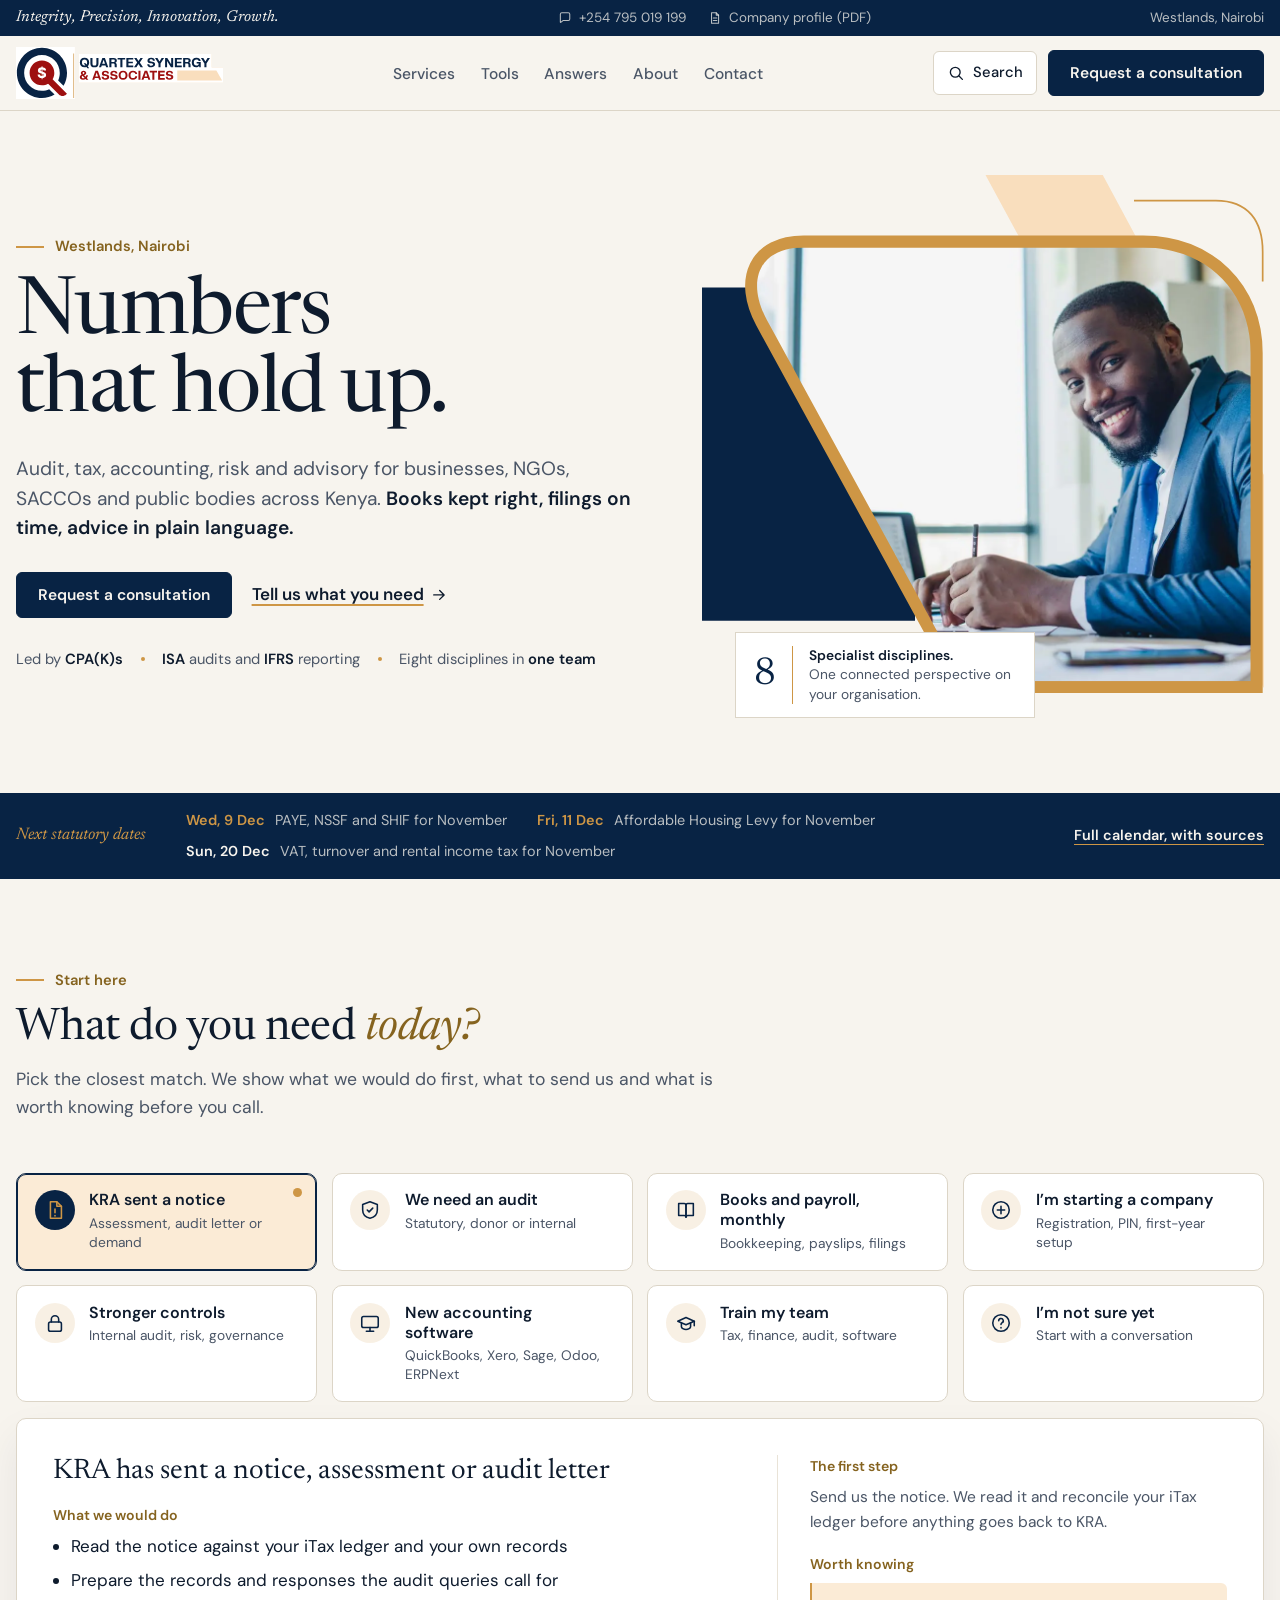
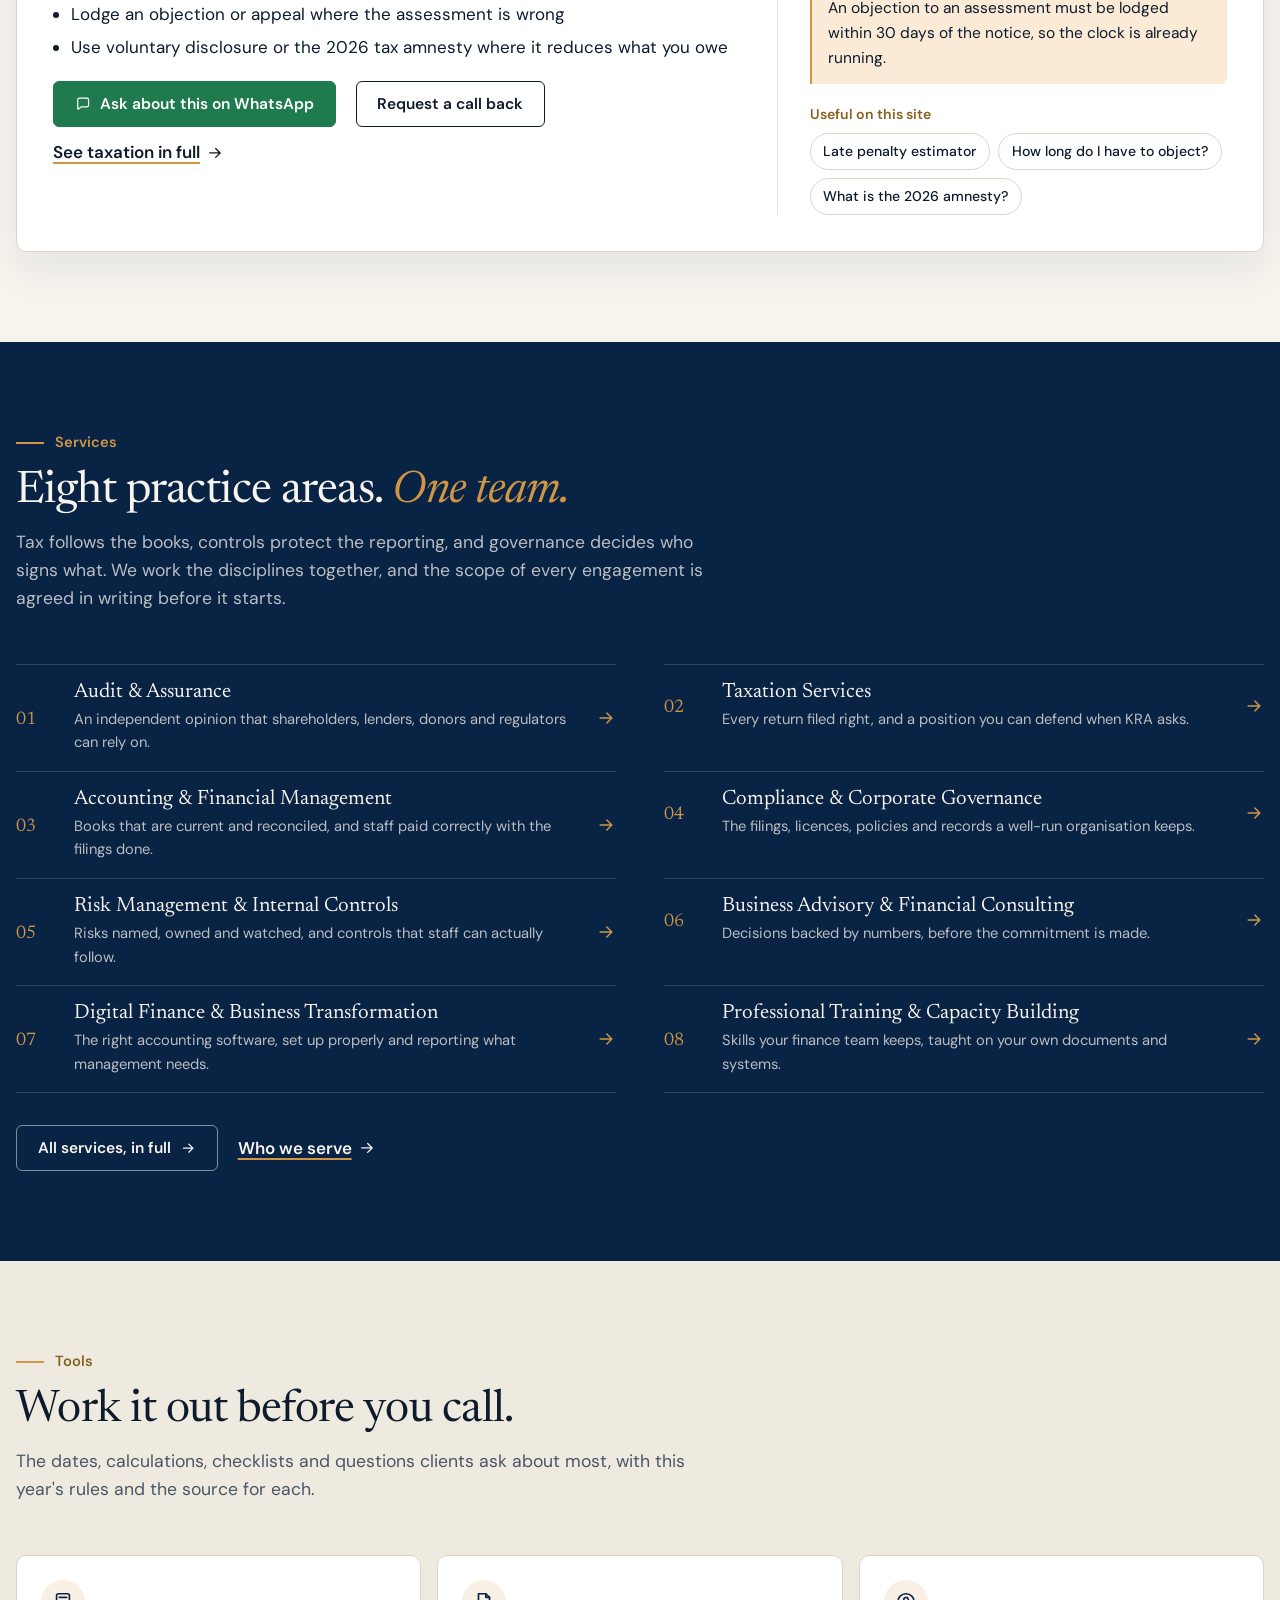
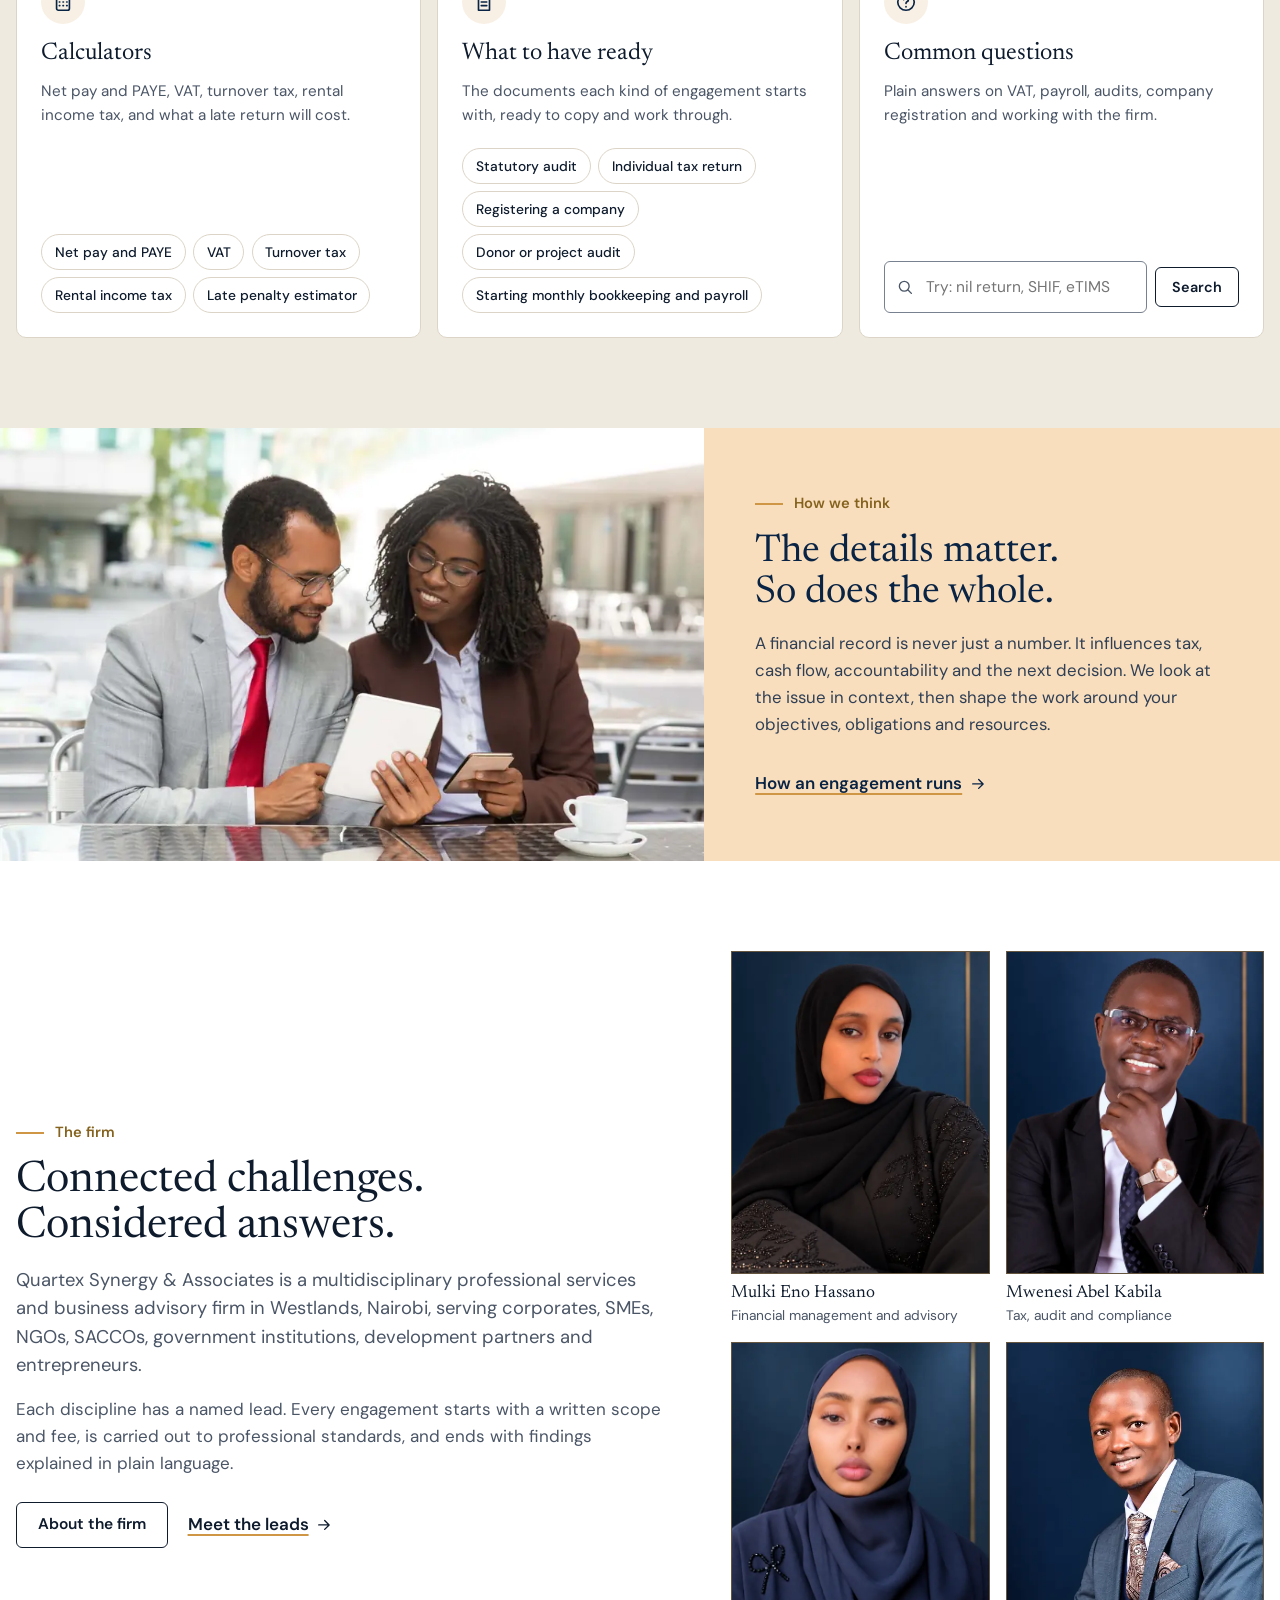
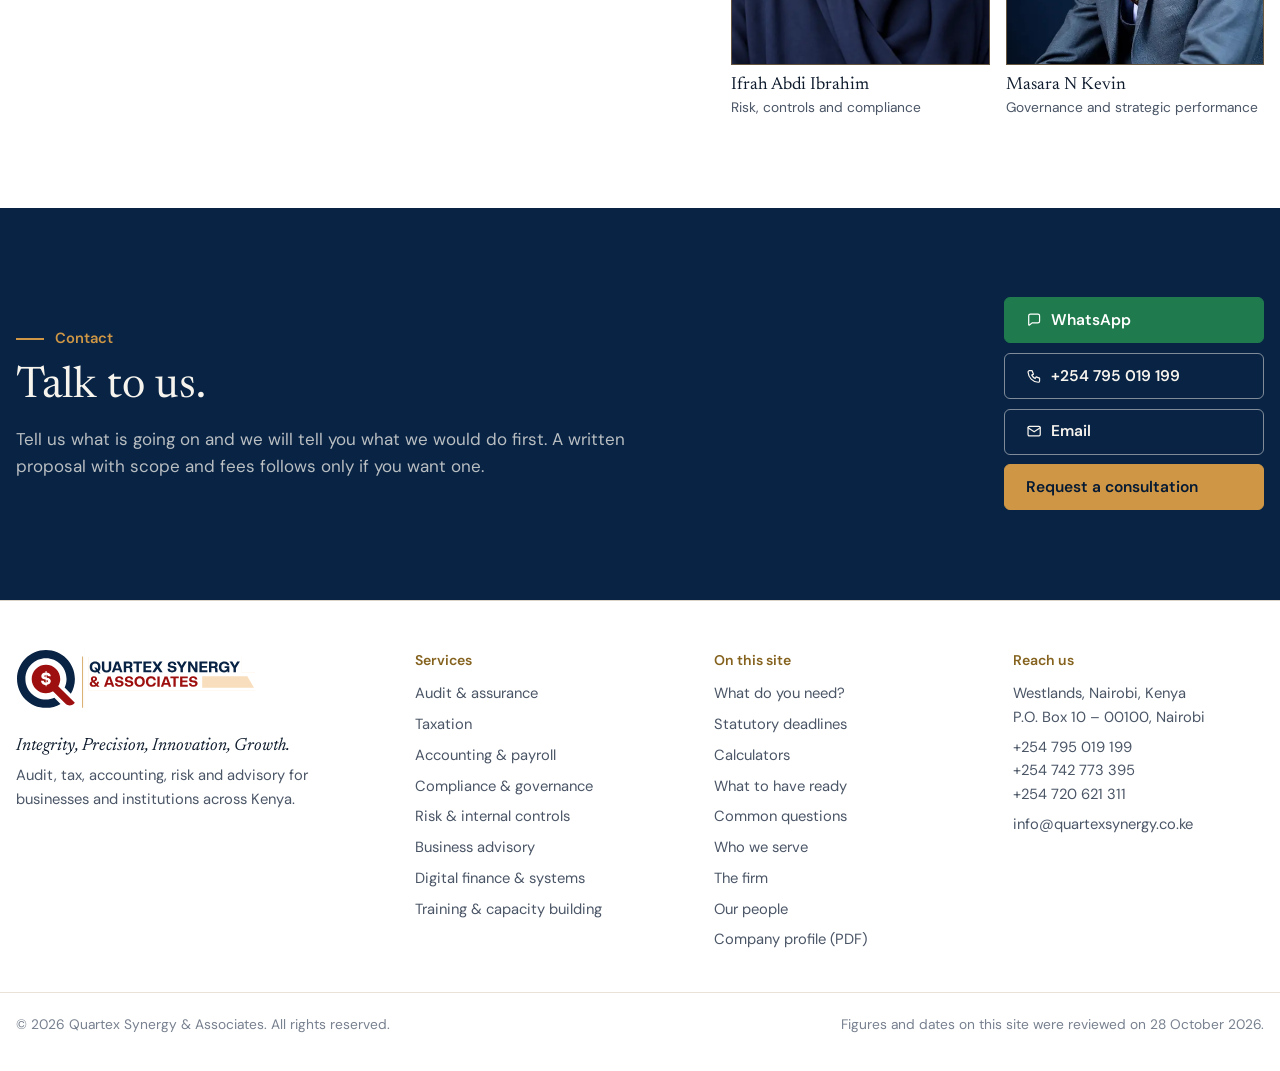
==== index.html @ 87a4c521 "Services page as a directory: sticky index, one practice area at a time, related tools, previous/nex" ====
<!doctype html>
<html lang="en-KE">
<head>
  <script>document.documentElement.className += " js";</script>
  <meta charset="utf-8">
  <meta name="viewport" content="width=device-width, initial-scale=1, viewport-fit=cover">
  <meta name="theme-color" content="#082344">
  <meta name="robots" content="noindex, nofollow">
  <title>Quartex Synergy &amp; Associates — Audit, tax, accounting and advisory, Nairobi</title>
  <meta name="description" content="Audit, tax, accounting, risk and business advisory for businesses, NGOs, SACCOs and public institutions across Kenya, from a Westlands, Nairobi firm led by CPA(K)s. Live statutory deadlines, calculators, checklists and plain answers.">
  <!-- Public origin: set siteUrl in content.js and search the package for quartexsynergy.com before going live on the final domain. -->
  <link rel="canonical" href="https://quartexsynergy.com/">
  <meta property="og:type" content="website">
  <meta property="og:site_name" content="Quartex Synergy &amp; Associates">
  <meta property="og:title" content="Quartex Synergy &amp; Associates — Audit, tax, accounting and advisory, Nairobi">
  <meta property="og:description" content="Audit, tax, accounting, risk and business advisory for businesses, NGOs, SACCOs and public institutions across Kenya, from a Westlands, Nairobi firm led by CPA(K)s. Live statutory deadlines, calculators, checklists and plain answers.">
  <meta property="og:url" content="https://quartexsynergy.com/">
  <meta property="og:image" content="https://quartexsynergy.com/assets/og-image.jpg">
  <meta property="og:image:width" content="1200">
  <meta property="og:image:height" content="630">
  <meta name="twitter:card" content="summary_large_image">
  <link rel="icon" type="image/png" sizes="32x32" href="assets/favicon-32.png">
  <link rel="icon" type="image/webp" href="assets/quartex-mark.webp">
  <link rel="apple-touch-icon" href="assets/apple-touch-icon.png">
  <link rel="preload" as="font" href="assets/fonts/dm-sans.woff2" type="font/woff2" crossorigin>
  <link rel="preload" as="image" href="assets/editorial/cover-advisory-hero.webp" fetchpriority="high">
  <link rel="preconnect" href="https://fonts.googleapis.com">
  <link rel="preconnect" href="https://fonts.gstatic.com" crossorigin>
  <link rel="stylesheet" href="https://fonts.googleapis.com/css2?family=Newsreader:ital,opsz,wght@0,6..72,400;0,6..72,500;1,6..72,400&display=swap">
  <link rel="stylesheet" href="assets/fonts/fonts.css">
  <link rel="stylesheet" href="styles.css?v=000ddb55f3">
  <script defer src="content.js?v=000ddb55f3"></script>
  <script defer src="app.js?v=000ddb55f3"></script>
  <script type="application/ld+json">
  {"@context":"https://schema.org","@type":"AccountingService","name":"Quartex Synergy & Associates","alternateName":"Quartex","url":"https://quartexsynergy.com/","logo":"https://quartexsynergy.com/assets/apple-touch-icon.png","image":"https://quartexsynergy.com/assets/og-image.jpg","description":"A multidisciplinary professional services and business advisory firm providing audit, taxation, accounting, risk management, regulatory compliance, corporate advisory and business transformation services in Kenya.","email":"info@quartexsynergy.co.ke","telephone":"+254795019199","address":{"@type":"PostalAddress","addressLocality":"Westlands","addressRegion":"Nairobi","addressCountry":"KE","postOfficeBoxNumber":"10 – 00100"},"areaServed":{"@type":"Country","name":"Kenya"},"slogan":"Integrity, Precision, Innovation, Growth."}
  </script>
</head>
<body data-page="index">
<svg class="svg-defs" xmlns="http://www.w3.org/2000/svg" aria-hidden="true"><defs>
  <symbol id="i-notice" viewBox="0 0 24 24"><path d="M7 3h7l5 5v13H7z"/><path d="M14 3v5h5"/><path d="M12 11v4"/><path d="M12 18v.5"/></symbol>
  <symbol id="i-shield" viewBox="0 0 24 24"><path d="M12 3l8 3v6c0 5-3.5 8-8 9-4.5-1-8-4-8-9V6z"/><path d="M9 12l2 2 4-4"/></symbol>
  <symbol id="i-book" viewBox="0 0 24 24"><path d="M4 5h6a2 2 0 0 1 2 2v13a2 2 0 0 0-2-2H4z"/><path d="M20 5h-6a2 2 0 0 0-2 2v13a2 2 0 0 1 2-2h6z"/></symbol>
  <symbol id="i-plus" viewBox="0 0 24 24"><circle cx="12" cy="12" r="9"/><path d="M12 8v8M8 12h8"/></symbol>
  <symbol id="i-lock" viewBox="0 0 24 24"><rect x="5" y="11" width="14" height="10" rx="2"/><path d="M8 11V8a4 4 0 0 1 8 0v3"/></symbol>
  <symbol id="i-screen" viewBox="0 0 24 24"><rect x="3" y="5" width="18" height="12" rx="2"/><path d="M8 21h8M12 17v4"/></symbol>
  <symbol id="i-cap" viewBox="0 0 24 24"><path d="M3 10l9-4 9 4-9 4z"/><path d="M7 12v4c0 1.5 2.5 3 5 3s5-1.5 5-3v-4"/><path d="M21 10v5"/></symbol>
  <symbol id="i-help" viewBox="0 0 24 24"><circle cx="12" cy="12" r="9"/><path d="M9.5 9.5a2.5 2.5 0 1 1 3.5 2.3c-.7.4-1 1-1 1.7"/><path d="M12 17v.5"/></symbol>
  <symbol id="i-chat" viewBox="0 0 24 24"><path d="M4 5.5A2.5 2.5 0 0 1 6.5 3h11A2.5 2.5 0 0 1 20 5.5v8a2.5 2.5 0 0 1-2.5 2.5H9l-4.3 3.4A.6.6 0 0 1 4 19V5.5z"/></symbol>
  <symbol id="i-phone" viewBox="0 0 24 24"><path d="M5 4h4l2 5-2.5 1.5a11 11 0 0 0 5 5L15 13l5 2v4a2 2 0 0 1-2 2A16 16 0 0 1 3 6a2 2 0 0 1 2-2z"/></symbol>
  <symbol id="i-mail" viewBox="0 0 24 24"><rect x="3" y="5" width="18" height="14" rx="2"/><path d="M3 7l9 6 9-6"/></symbol>
  <symbol id="i-search" viewBox="0 0 24 24"><circle cx="11" cy="11" r="6.5"/><path d="M16 16l4.5 4.5"/></symbol>
  <symbol id="i-pin" viewBox="0 0 24 24"><path d="M19 10c0 5-7 11-7 11S5 15 5 10a7 7 0 1 1 14 0Z"/><circle cx="12" cy="10" r="2"/></symbol>
  <symbol id="i-doc" viewBox="0 0 24 24"><path d="M6 3h8l4 4v14H6z"/><path d="M14 3v4h4"/><path d="M9 12h6M9 16h6"/></symbol>
  <symbol id="i-close" viewBox="0 0 24 24"><path d="m6 6 12 12M6 18 18 6"/></symbol>
  <symbol id="i-plus-s" viewBox="0 0 24 24"><path d="M12 5v14M5 12h14"/></symbol>
  <symbol id="i-arrow" viewBox="0 0 24 24"><path d="M5 12h14M13 6l6 6-6 6"/></symbol>
  <symbol id="i-out" viewBox="0 0 24 24"><path d="M7 17 17 7M8 7h9v9"/></symbol>
  <symbol id="i-home" viewBox="0 0 24 24"><path d="M3 11l9-7 9 7"/><path d="M5 10v10h5v-6h4v6h5V10"/></symbol>
  <symbol id="i-calc" viewBox="0 0 24 24"><rect x="5" y="3" width="14" height="18" rx="2"/><path d="M8 7h8"/><path d="M8 12h.5M12 12h.5M16 12h.5M8 16h.5M12 16h.5M16 16h.5"/></symbol>
  <symbol id="i-check" viewBox="0 0 24 24"><path d="m5 12 4 4L19 6"/></symbol>
  <symbol id="i-briefcase" viewBox="0 0 24 24"><rect x="3" y="7" width="18" height="13" rx="2"/><path d="M9 7V5a2 2 0 0 1 2-2h2a2 2 0 0 1 2 2v2"/><path d="M3 12h18"/></symbol>
</defs></svg>

<a class="skip" href="#main">Skip to content</a>

<div class="utility">
  <div class="wrap">
    <span class="tag">Integrity, Precision, Innovation, Growth.</span>
    <nav aria-label="Quick contact">
      <a href="https://wa.me/254795019199?text=Hello%20Quartex%2C%20I%27d%20like%20to%20talk%20about%20my%20accounts." target="_blank" rel="noopener"><svg class="icon"><use href="#i-chat"/></svg>+254 795 019 199</a>
      <a href="assets/Quartex-Company-Profile.pdf" target="_blank" rel="noopener"><svg class="icon"><use href="#i-doc"/></svg>Company profile (PDF)</a>
    </nav>
    <span class="loc">Westlands, Nairobi</span>
  </div>
</div>

<header class="site-head" id="top">
  <div class="wrap">
    <a class="brand" href="index.html" aria-label="Quartex Synergy &amp; Associates, home"><img src="assets/quartex-official-logo.svg" alt="Quartex Synergy &amp; Associates" width="474" height="119"></a>
    <nav class="primary" id="primary-nav" aria-label="Site">
      <ul>
        <li class="menu-home"><a href="index.html" aria-current="page">Home</a></li>
        <li><a href="services.html">Services</a></li><li><a href="tools.html">Tools</a></li><li><a href="answers.html">Answers</a></li><li><a href="about.html">About</a></li><li><a href="contact.html">Contact</a></li>
        <li class="menu-cta"><a class="btn btn-primary" href="contact.html">Request a consultation</a></li>
      </ul>
    </nav>
    <div class="head-actions">
      <button class="search-btn" id="search-btn" type="button" aria-label="Search the site"><svg class="icon"><use href="#i-search"/></svg><span>Search</span></button>
      <a class="btn btn-primary head-cta" href="contact.html">Request a consultation</a>
      <button class="menu-btn" id="menu-btn" type="button" aria-expanded="false" aria-controls="primary-nav">Menu</button>
    </div>
    <div class="progress" id="progress" aria-hidden="true"></div>
  </div>
</header>

<main id="main">

<section class="hero" id="hero" aria-labelledby="hero-title">
  <div class="wrap">
    <div class="hero-copy">
      <span class="kicker">Westlands, Nairobi</span>
      <h1 id="hero-title">Numbers that hold up.</h1>
      <p class="lede">Audit, tax, accounting, risk and advisory for businesses, NGOs, SACCOs and public bodies across Kenya. <strong>Books kept right, filings on time, advice in plain language.</strong></p>
      <div class="cta-row">
        <a class="btn btn-primary" href="contact.html">Request a consultation</a>
        <a class="textlink" href="#start">Tell us what you need <svg class="icon"><use href="#i-arrow"/></svg></a>
      </div>
      <ul class="facts">
        <li><span>Led by <b>CPA(K)s</b></span></li>
        <li><span><b>ISA</b> audits and <b>IFRS</b> reporting</span></li>
        <li><span>Eight disciplines in <b>one team</b></span></li>
      </ul>
    </div>
    <div class="hero-visual">
      <svg class="hero-art" viewBox="0 0 660 650" role="img" aria-labelledby="hero-art-title">
        <title id="hero-art-title">A business professional reviewing financial information at a desk, framed by the firm's navy, gold and peach geometry</title>
        <defs><clipPath id="hero-clip"><path d="M119 85H518C591 85 644 136 644 209V594H369C326 594 300 580 279 541L76 170C51 123 68 85 119 85Z"/></clipPath></defs>
        <path d="M292-75H430L680 390V640L292-75Z" fill="#F9DEBD"/>
        <path d="M0 132H143C215 132 250 181 250 247V523H0Z" fill="#082344"/>
        <path d="M119 85H518C591 85 644 136 644 209V594H369C326 594 300 580 279 541L76 170C51 123 68 85 119 85Z" fill="#CE9645" stroke="#CE9645" stroke-width="28"/>
        <g clip-path="url(#hero-clip)"><image href="assets/editorial/cover-advisory-hero.webp" x="0" y="72" width="800" height="540" preserveAspectRatio="xMidYMid slice" transform="translate(800 0) scale(-1 1)"/></g>
        <path d="M507 30H603C641 30 658 54 658 90V125" fill="none" stroke="#CE9645" stroke-width="2"/>
      </svg>
      <svg class="hero-art-m" viewBox="40 60 620 560" role="img" aria-label="A business professional reviewing financial information at a desk, framed by the firm's navy, gold and peach geometry">
        <defs><clipPath id="hero-clip-m"><path d="M119 85H518C591 85 644 136 644 209V594H369C326 594 300 580 279 541L76 170C51 123 68 85 119 85Z"/></clipPath></defs>
        <path d="M292-75H430L680 390V640L292-75Z" fill="#F9DEBD"/>
        <path d="M0 132H143C215 132 250 181 250 247V523H0Z" fill="#082344"/>
        <path d="M119 85H518C591 85 644 136 644 209V594H369C326 594 300 580 279 541L76 170C51 123 68 85 119 85Z" fill="#CE9645" stroke="#CE9645" stroke-width="28"/>
        <g clip-path="url(#hero-clip-m)"><image href="assets/editorial/cover-advisory-hero.webp" x="0" y="72" width="800" height="540" preserveAspectRatio="xMidYMid slice" transform="translate(800 0) scale(-1 1)"/></g>
      </svg>
      <div class="hero-note"><span class="num">8</span><p><strong>Specialist disciplines.</strong><br>One connected perspective on your organisation.</p></div>
    </div>
  </div>
</section>

<aside class="strip" aria-labelledby="strip-title">
  <div class="wrap">
    <span class="lbl" id="strip-title">Next statutory dates</span>
    <ul id="strip-list">
      <li><b>By the 9th</b><span>PAYE, NSSF and SHIF for the previous month</span></li>
      <li><b>9th working day</b><span>Affordable Housing Levy</span></li>
      <li><b>By the 20th</b><span>VAT, turnover and rental income tax</span></li>
    </ul>
    <a href="tools.html#deadlines">Full calendar, with sources</a>
  </div>
</aside>

<section class="section" id="start" aria-labelledby="start-title">
  <div class="wrap">
    <div class="sec-head">
      <span class="kicker">Start here</span>
      <h2 id="start-title">What do you need <em>today?</em></h2>
      <p>Pick the closest match. We show what we would do first, what to send us and what is worth knowing before you call.</p>
    </div>
    <ul class="tiles" id="tiles" role="list"></ul>
    <div class="panel" id="panel" aria-live="polite">
      <div>
        <h3 id="p-title"></h3>
        <h4>What we would do</h4>
        <ul class="do" id="p-do"></ul>
        <div class="cta-row">
          <a class="btn btn-wa" id="p-wa" href="contact.html" target="_blank" rel="noopener"><svg class="icon"><use href="#i-chat"/></svg>Ask about this on WhatsApp</a>
          <a class="btn btn-outline" id="p-form" href="contact.html">Request a call back</a>
          <a class="textlink" id="p-service" href="services.html">See the full service <svg class="icon"><use href="#i-arrow"/></svg></a>
        </div>
      </div>
      <div class="aside">
        <h4>The first step</h4>
        <p id="p-first"></p>
        <h4>Worth knowing</h4>
        <p id="p-know"></p>
        <h4>Useful on this site</h4>
        <ul class="related" id="p-tools"></ul>
      </div>
    </div>
  </div>
</section>

<section class="section on-navy" id="services" aria-labelledby="services-title">
  <div class="wrap">
    <div class="sec-head">
      <span class="kicker">Services</span>
      <h2 id="services-title">Eight practice areas. <em>One team.</em></h2>
      <p>Tax follows the books, controls protect the reporting, and governance decides who signs what. We work the disciplines together, and the scope of every engagement is agreed in writing before it starts.</p>
    </div>
    <ul class="svc-mini" id="svc-mini"></ul>
    <div class="cta-row" style="margin-top:2rem"><a class="btn btn-light" href="services.html">All services, in full <svg class="icon"><use href="#i-arrow"/></svg></a><a class="textlink" href="services.html#who">Who we serve <svg class="icon"><use href="#i-arrow"/></svg></a></div>
  </div>
</section>

<section class="section section-tint" id="tools" aria-labelledby="tools-title">
  <div class="wrap">
    <div class="sec-head">
      <span class="kicker">Tools</span>
      <h2 id="tools-title">Work it out before you call.</h2>
      <p>The dates, calculations, checklists and questions clients ask about most, with this year's rules and the source for each.</p>
    </div>
    <div class="tool-cards">
      <article class="tool-card">
        <span class="tc-icon"><svg class="icon"><use href="#i-calc"/></svg></span>
        <h3><a href="tools.html#calculators">Calculators</a></h3>
        <p>Net pay and PAYE, VAT, turnover tax, rental income tax, and what a late return will cost.</p>
        <ul class="chip-links" id="calc-links"></ul>
      </article>
      <article class="tool-card">
        <span class="tc-icon"><svg class="icon"><use href="#i-doc"/></svg></span>
        <h3><a href="tools.html#checklists">What to have ready</a></h3>
        <p>The documents each kind of engagement starts with, ready to copy and work through.</p>
        <ul class="chip-links" id="check-links"></ul>
      </article>
      <article class="tool-card">
        <span class="tc-icon"><svg class="icon"><use href="#i-help"/></svg></span>
        <h3><a href="answers.html">Common questions</a></h3>
        <p>Plain answers on VAT, payroll, audits, company registration and working with the firm.</p>
        <form class="mini-search" id="home-qa-search" action="answers.html"><div class="search"><svg class="icon"><use href="#i-search"/></svg><input type="search" id="home-qa-q" placeholder="Try: nil return, SHIF, eTIMS" aria-label="Search the answers"></div><button class="btn btn-outline btn-sm" type="submit">Search</button></form>
      </article>
    </div>
  </div>
</section>

<section class="band" aria-labelledby="band-title">
  <div class="photo"><img src="assets/editorial/advisory-conversation-1600.webp" srcset="assets/editorial/advisory-conversation-900.webp 900w, assets/editorial/advisory-conversation-1600.webp 1600w" sizes="(max-width: 980px) 100vw, 55vw" alt="Two professionals discussing information on a tablet" width="1600" height="1066" loading="lazy" decoding="async"></div>
  <div class="text">
    <span class="kicker">How we think</span>
    <h2 id="band-title">The details matter. So does the whole.</h2>
    <p>A financial record is never just a number. It influences tax, cash flow, accountability and the next decision. We look at the issue in context, then shape the work around your objectives, obligations and resources.</p>
    <a class="textlink" href="about.html#process">How an engagement runs <svg class="icon"><use href="#i-arrow"/></svg></a>
  </div>
</section>

<section class="section section-white" id="firm" aria-labelledby="firm-title">
  <div class="wrap">
    <div class="firm-brief">
      <div>
        <span class="kicker">The firm</span>
        <h2 id="firm-title">Connected challenges. Considered answers.</h2>
        <p class="lead">Quartex Synergy &amp; Associates is a multidisciplinary professional services and business advisory firm in Westlands, Nairobi, serving corporates, SMEs, NGOs, SACCOs, government institutions, development partners and entrepreneurs.</p>
        <p>Each discipline has a named lead. Every engagement starts with a written scope and fee, is carried out to professional standards, and ends with findings explained in plain language.</p>
        <div class="cta-row"><a class="btn btn-outline" href="about.html">About the firm</a><a class="textlink" href="about.html#people">Meet the leads <svg class="icon"><use href="#i-arrow"/></svg></a></div>
      </div>
      <ul class="team-mini" id="team-mini"></ul>
    </div>
  </div>
</section>

<section class="section on-navy contact-band" id="contact" aria-labelledby="contact-title">
  <div class="wrap">
    <div class="contact-band-grid">
      <div>
        <span class="kicker">Contact</span>
        <h2 id="contact-title">Talk to us.</h2>
        <p>Tell us what is going on and we will tell you what we would do first. A written proposal with scope and fees follows only if you want one.</p>
      </div>
      <div class="actions">
        <a class="btn btn-wa" href="https://wa.me/254795019199?text=Hello%20Quartex%2C%20I%27d%20like%20to%20talk%20about%20my%20accounts." target="_blank" rel="noopener"><svg class="icon"><use href="#i-chat"/></svg>WhatsApp</a>
        <a class="btn btn-light" href="tel:+254795019199"><svg class="icon"><use href="#i-phone"/></svg>+254 795 019 199</a>
        <a class="btn btn-light" href="mailto:info@quartexsynergy.co.ke?subject=Consultation%20request"><svg class="icon"><use href="#i-mail"/></svg>Email</a>
        <a class="btn btn-gold" href="contact.html">Request a consultation</a>
      </div>
    </div>
  </div>
</section>

</main>

<footer class="foot">
  <div class="wrap cols">
    <div>
      <a class="brand" href="index.html" aria-label="Quartex Synergy &amp; Associates, home"><img src="assets/quartex-official-logo.svg" alt="Quartex Synergy &amp; Associates" width="474" height="119" loading="lazy"></a>
      <p class="tag">Integrity, Precision, Innovation, Growth.</p>
      <p>Audit, tax, accounting, risk and advisory for businesses and institutions across Kenya.</p>
    </div>
    <div>
      <h4>Services</h4>
      <ul id="foot-services"></ul>
    </div>
    <div>
      <h4>On this site</h4>
      <ul>
        <li><a href="index.html#start">What do you need?</a></li>
        <li><a href="tools.html#deadlines">Statutory deadlines</a></li>
        <li><a href="tools.html#calculators">Calculators</a></li>
        <li><a href="tools.html#checklists">What to have ready</a></li>
        <li><a href="answers.html">Common questions</a></li>
        <li><a href="services.html#who">Who we serve</a></li>
        <li><a href="about.html">The firm</a></li>
        <li><a href="about.html#people">Our people</a></li>
        <li><a href="assets/Quartex-Company-Profile.pdf" target="_blank" rel="noopener">Company profile (PDF)</a></li>
      </ul>
    </div>
    <div>
      <h4>Reach us</h4>
      <p>Westlands, Nairobi, Kenya<br>P.O. Box 10 – 00100, Nairobi</p>
      <p>+254 795 019 199<br>+254 742 773 395<br>+254 720 621 311</p>
      <p>info@quartexsynergy.co.ke</p>
    </div>
  </div>
  <div class="wrap foot-bottom">
    <span>&copy; <span id="year">2026</span> Quartex Synergy &amp; Associates. All rights reserved.</span>
    <span>Figures and dates on this site were reviewed on <span data-reviewed></span>.</span>
  </div>
</footer>

<nav class="bottom-bar" aria-label="Quick navigation"><a href="index.html" aria-current="page"><svg class="icon"><use href="#i-home"/></svg><span>Home</span></a><a href="services.html"><svg class="icon"><use href="#i-briefcase"/></svg><span>Services</span></a><a href="tools.html"><svg class="icon"><use href="#i-calc"/></svg><span>Tools</span></a><a href="answers.html"><svg class="icon"><use href="#i-help"/></svg><span>Answers</span></a><a href="contact.html"><svg class="icon"><use href="#i-chat"/></svg><span>Contact</span></a></nav>

<button class="to-top" id="to-top" type="button" aria-label="Back to top" hidden><svg class="icon"><use href="#i-arrow"/></svg></button>

<a class="wa-float" href="https://wa.me/254795019199?text=Hello%20Quartex%2C%20I%27d%20like%20to%20talk%20about%20my%20accounts." target="_blank" rel="noopener" aria-label="Chat with Quartex on WhatsApp"><svg class="icon"><use href="#i-chat"/></svg><span>WhatsApp</span></a>

<dialog class="search-dlg" id="search-dlg" aria-label="Search the site">
  <form class="search-form" id="search-form" role="search">
    <div class="search"><svg class="icon"><use href="#i-search"/></svg><input id="site-search" type="search" placeholder="Search services, deadlines, calculators, checklists, answers" aria-label="Search the site" autocomplete="off"></div>
    <button class="close" type="button" aria-label="Close search" data-close><svg class="icon"><use href="#i-close"/></svg></button>
  </form>
  <div class="search-body">
    <div class="search-hint" id="search-hint">Try: <button type="button" data-q="VAT">VAT</button> <button type="button" data-q="NSSF">NSSF</button> <button type="button" data-q="amnesty">amnesty</button> <button type="button" data-q="objection">objection</button> <button type="button" data-q="audit checklist">audit checklist</button> <button type="button" data-q="payroll">payroll</button></div>
    <ul class="search-results" id="search-results"></ul>
  </div>
</dialog>

<dialog id="dlg" aria-labelledby="dlg-title"><button class="close" type="button" aria-label="Close" data-close><svg class="icon"><use href="#i-close"/></svg></button><div id="dlg-content"></div></dialog>
</body>
</html>
---- assets/fonts/fonts.css ----
/* DM Sans (SIL Open Font License 1.1 — see DM-Sans-OFL.txt), served locally.
   One variable file covers the weights used on the site. */
@font-face {
  font-family: 'DM Sans';
  font-style: normal;
  font-weight: 400 700;
  font-display: swap;
  src: url(dm-sans.woff2) format('woff2');
  unicode-range: U+0000-00FF, U+0131, U+0152-0153, U+02BB-02BC, U+02C6, U+02DA, U+02DC, U+0304, U+0308, U+0329, U+2000-206F, U+20AC, U+2122, U+2191, U+2193, U+2212, U+2215, U+FEFF, U+FFFD;
}
---- styles.css ----
/* Quartex Synergy & Associates — stylesheet
   Layout: a working desk rather than a brochure. The firm's own cover geometry
   (navy block, gold frame, peach band) opens the page; the visitor is then
   handed the next statutory dates and a router for their situation. Navy bands
   carry the firm's own statements (services, people, footer); warm paper
   carries the visitor's tools and answers; white appears only where they type
   or read a figure. Gold is a hairline and a frame, never a fill; red belongs
   to the wordmark and to "overdue". Content frame 1280px, left-aligned. */

:root {
  color-scheme: light;
  /* Brand colours, taken from the company profile cover */
  --navy: #082344;
  --navy-2: #0f3160;
  --navy-deep: #061a33;
  --red: #9e1010;
  --gold: #ce9645;
  --gold-ink: #85631f;
  --gold-soft: rgba(206, 150, 69, 0.14);
  --peach: #f9debd;
  --peach-soft: #fbebd6;
  /* Paper and ink */
  --paper: #f7f4ee;
  --paper-2: #efeadf;
  --white: #ffffff;
  --ink: #0e1b2d;
  --ink-2: #4a5566;
  --ink-3: #78818f;
  --rule: #dcd5c7;
  --rule-2: #e9e3d7;
  /* On navy */
  --on-navy: #f7f4ee;
  --on-navy-2: rgba(247, 244, 238, 0.74);
  --on-navy-3: rgba(247, 244, 238, 0.52);
  --rule-navy: rgba(247, 244, 238, 0.16);
  --card-navy: rgba(255, 255, 255, 0.045);
  /* Status */
  --ok: #2f7a4f;
  --soon: #a86a12;
  --late: #9e1010;
  /* Type */
  --display: 'Newsreader', Georgia, 'Times New Roman', serif;
  --body: 'DM Sans', system-ui, -apple-system, 'Segoe UI', Helvetica, Arial, sans-serif;
  /* Measure */
  --wrap: 1280px;
  --gutter-l: max(16px, env(safe-area-inset-left, 0px));
  --gutter-r: max(16px, env(safe-area-inset-right, 0px));
  --r: 6px;
  --r-lg: 10px;
  --head-h: 74px;
  --focus: 2px solid var(--navy);
}

/* ---------- Base ---------- */
*, *::before, *::after { box-sizing: border-box; }
html { scroll-behavior: smooth; -webkit-text-size-adjust: 100%; }
body {
  margin: 0;
  background: var(--paper);
  color: var(--ink);
  font-family: var(--body);
  font-size: 1.0625rem;
  line-height: 1.6;
  -webkit-font-smoothing: antialiased;
}
body::before { content: ""; position: fixed; inset: 0 0 auto; height: env(safe-area-inset-top, 0px); background: var(--navy); z-index: 60; }
h1, h2, h3, h4 { font-family: var(--display); font-weight: 400; margin: 0; text-wrap: balance; font-optical-sizing: auto; color: inherit; }
p { margin: 0 0 1rem; }
p:last-child { margin-bottom: 0; }
a { color: inherit; }
ul, ol { margin: 0; padding: 0; }
button { font: inherit; color: inherit; }
img, svg { max-width: 100%; }
img { height: auto; }
[hidden] { display: none !important; }
[id] { scroll-margin-top: calc(var(--head-h) + env(safe-area-inset-top, 0px) + 1.5rem); }
:focus-visible { outline: var(--focus); outline-offset: 3px; }
.on-navy :focus-visible, .on-navy:focus-visible { outline-color: var(--gold); }
.skip { position: absolute; left: -999px; top: 0; background: var(--navy); color: var(--on-navy); padding: .6rem 1rem; z-index: 100; }
.skip:focus { left: 0; }
.visually-hidden { position: absolute !important; width: 1px; height: 1px; overflow: hidden; clip: rect(0 0 0 0); white-space: nowrap; }
.svg-defs { position: absolute; width: 0; height: 0; overflow: hidden; }
.icon { width: 1.05em; height: 1.05em; fill: none; stroke: currentColor; stroke-width: 1.8; stroke-linecap: round; stroke-linejoin: round; flex: none; }

.wrap { max-width: var(--wrap); margin-inline: auto; padding-left: var(--gutter-l); padding-right: var(--gutter-r); }
.section { padding-block: clamp(4.5rem, 7vw, 6.75rem); }
.section-tint { background: var(--paper-2); }
.section-white { background: var(--white); }
.on-navy { background: var(--navy); color: var(--on-navy); }

.sec-head { display: grid; gap: .8rem; max-width: 50em; margin-bottom: clamp(2.25rem, 4vw, 3.25rem); }
.sec-head h2 { font-size: clamp(2.05rem, 3.5vw, 3rem); line-height: 1.06; letter-spacing: -.012em; }
.sec-head p { color: var(--ink-2); font-size: 1.1rem; max-width: 60ch; margin: 0; }
.on-navy .sec-head p { color: var(--on-navy-2); }
.kicker { display: flex; align-items: center; gap: .7rem; font-size: .92rem; font-weight: 600; color: var(--gold-ink); }
.kicker::before { content: ""; width: 28px; height: 2px; background: var(--gold); flex: none; }
.on-navy .kicker { color: var(--gold); }
.sub { display: flex; align-items: baseline; justify-content: space-between; flex-wrap: wrap; gap: .5rem 2rem; margin: 0 0 1.5rem; }
.sub h3 { font-size: clamp(1.6rem, 2.4vw, 2rem); line-height: 1.15; }
.sub p { margin: 0; color: var(--ink-2); font-size: 1rem; max-width: 58ch; }
.lead { font-size: 1.15rem; line-height: 1.55; }

/* ---------- Buttons and links ---------- */
.btn { display: inline-flex; align-items: center; justify-content: center; gap: .55rem; font-weight: 600; font-size: .97rem; min-height: 46px; padding: .65rem 1.3rem; border-radius: var(--r); border: 1px solid transparent; text-decoration: none; cursor: pointer; line-height: 1.2; background: transparent; transition: background .18s, border-color .18s, color .18s; white-space: nowrap; }
.btn-primary { background: var(--navy); color: var(--on-navy); border-color: var(--navy); }
.btn-primary:hover { background: var(--navy-2); border-color: var(--navy-2); }
.btn-outline { color: var(--ink); border-color: var(--ink); }
.btn-outline:hover { background: var(--gold-soft); }
.btn-gold { background: var(--gold); color: var(--navy-deep); border-color: var(--gold); }
.btn-gold:hover { background: #d9a85e; border-color: #d9a85e; }
.btn-light { color: var(--on-navy); border-color: rgba(247, 244, 238, 0.5); }
.btn-light:hover { background: rgba(255, 255, 255, 0.08); border-color: var(--on-navy); }
.btn-sm { min-height: 40px; padding: .5rem 1rem; font-size: .9rem; }
.btn-wa { background: #1f7a4d; color: #fff; border-color: #1f7a4d; }
.btn-wa:hover { background: #196640; border-color: #196640; }
.textlink { display: inline-flex; align-items: center; gap: .4rem; font-weight: 600; color: var(--ink); text-decoration: underline; text-decoration-color: var(--gold); text-decoration-thickness: 1.5px; text-underline-offset: 4px; background: none; border: 0; padding: 0; cursor: pointer; text-align: left; }
.textlink:hover { color: var(--gold-ink); }
.on-navy .textlink { color: var(--on-navy); }
.on-navy .textlink:hover { color: var(--gold); }
.plain { background: none; border: 0; padding: 0; cursor: pointer; }

/* ---------- Header ---------- */
.utility { background: var(--navy); color: var(--on-navy-2); font-size: .84rem; }
.utility .wrap { display: flex; align-items: center; justify-content: space-between; gap: 1rem; min-height: 36px; padding-block: .3rem; }
.utility .tag { font-family: var(--display); font-style: italic; font-size: .98rem; color: var(--on-navy); }
.utility nav { display: flex; gap: 1.4rem; }
.utility a { color: var(--on-navy-2); text-decoration: none; display: inline-flex; align-items: center; gap: .4rem; }
.utility a:hover { color: var(--on-navy); }
.site-head { position: sticky; top: env(safe-area-inset-top, 0px); z-index: 50; background: var(--paper); border-bottom: 1px solid var(--rule); }
.site-head .wrap { display: flex; align-items: center; justify-content: space-between; gap: 1.25rem; min-height: var(--head-h); padding-block: .55rem; position: relative; }
.brand { display: inline-flex; align-items: center; text-decoration: none; flex: none; }
.brand img { display: block; height: 52px; width: auto; }
.primary ul { display: flex; gap: 1.6rem; list-style: none; }
.primary a { text-decoration: none; color: var(--ink-2); font-size: .97rem; font-weight: 500; white-space: nowrap; padding: .55rem 0; border-bottom: 2px solid transparent; }
.primary a:hover, .primary a[aria-current="true"] { color: var(--ink); border-bottom-color: var(--gold); }
.primary .menu-cta, .primary .menu-home { display: none; }
.head-actions { display: flex; align-items: center; gap: .7rem; }
.menu-btn { display: none; background: none; border: 1px solid var(--ink-3); color: var(--ink); border-radius: var(--r); min-height: 44px; padding: .5rem .9rem; cursor: pointer; font-size: .92rem; font-weight: 500; }
.progress { position: absolute; left: 0; bottom: -1px; height: 2px; width: 0; background: var(--gold); }

/* ---------- Hero ---------- */
.hero { background: var(--paper); overflow: hidden; }
.hero .wrap { display: grid; grid-template-columns: minmax(0, 1.05fr) minmax(0, .95fr); gap: clamp(2rem, 5vw, 5rem); align-items: center; padding-block: clamp(2.5rem, 5vw, 4.5rem) clamp(2.5rem, 5vw, 4rem); }
.hero h1 { font-size: clamp(2.9rem, 6.2vw, 5.4rem); line-height: .98; letter-spacing: -.02em; margin: 1.1rem 0 1.4rem; }
.hero .lede { font-size: clamp(1.1rem, 1.5vw, 1.28rem); line-height: 1.55; color: var(--ink-2); max-width: 34em; margin-bottom: 1.8rem; }
.cta-row { display: flex; flex-wrap: wrap; gap: .75rem 1.25rem; align-items: center; }
.facts { display: flex; flex-wrap: wrap; gap: .6rem 1.1rem; list-style: none; margin-top: 2rem; font-size: .92rem; color: var(--ink-2); }
.facts li { display: flex; align-items: center; gap: 1.1rem; line-height: 1.3; }
.facts li + li::before { content: ""; width: 4px; height: 4px; border-radius: 50%; background: var(--gold); flex: none; }
.facts b { color: var(--ink); font-weight: 600; }
.hero-visual { position: relative; }
.hero-art { display: block; width: 100%; height: auto; }
.hero-art-m { display: none; }
.hero-note { position: absolute; left: 6%; bottom: 2%; display: flex; align-items: center; gap: 1rem; padding: .8rem 1.1rem; background: var(--white); border: 1px solid var(--rule); max-width: 300px; }
.hero-note .num { font-family: var(--display); font-size: 2.4rem; line-height: 1; color: var(--navy); }
.hero-note p { margin: 0; font-size: .86rem; line-height: 1.4; color: var(--ink-2); border-left: 1px solid var(--gold); padding-left: 1rem; }
.hero-note strong { color: var(--ink); font-weight: 600; }

/* Live deadline strip */
.strip { background: var(--navy); color: var(--on-navy); }
.strip .wrap { display: grid; grid-template-columns: auto 1fr auto; gap: 1rem 2.5rem; align-items: center; padding-block: 1rem; }
.strip .lbl { font-family: var(--display); font-style: italic; font-size: 1.05rem; color: var(--gold); white-space: nowrap; }
.strip ul { display: flex; flex-wrap: wrap; gap: .5rem 1.9rem; list-style: none; font-size: .9rem; }
.strip li { display: flex; align-items: baseline; gap: .6rem; color: var(--on-navy-2); }
.strip li b { color: var(--on-navy); font-weight: 600; white-space: nowrap; font-variant-numeric: tabular-nums; }
.strip li.soon b { color: var(--gold); }
.strip a { color: var(--on-navy); font-size: .9rem; font-weight: 600; text-decoration: underline; text-decoration-color: var(--gold); text-underline-offset: 4px; white-space: nowrap; }

/* ---------- Finder ---------- */
.tiles { display: grid; grid-template-columns: repeat(4, minmax(0, 1fr)); gap: .9rem; list-style: none; }
.tiles li { display: grid; }
.tile { width: 100%; text-align: left; display: grid; grid-template-columns: auto minmax(0, 1fr); gap: .9rem; align-items: start; padding: 1.05rem 1.1rem; border-radius: var(--r-lg); background: var(--white); border: 1px solid var(--rule); color: var(--ink); cursor: pointer; transition: border-color .18s, background .18s; position: relative; }
.tile:hover { border-color: var(--ink-3); }
.tile[aria-pressed="true"] { border-color: var(--navy); box-shadow: inset 0 0 0 1px var(--navy); }
.tile[aria-pressed="true"]::after { content: ""; position: absolute; top: .9rem; right: .9rem; width: 9px; height: 9px; border-radius: 50%; background: var(--gold); }
.tile .ic { width: 40px; height: 40px; border-radius: 8px; display: grid; place-items: center; background: var(--paper-2); color: var(--navy); }
.tile .ic svg { width: 22px; height: 22px; fill: none; stroke: currentColor; stroke-width: 1.7; stroke-linecap: round; stroke-linejoin: round; }
.tile b { display: block; font-weight: 600; font-size: 1rem; line-height: 1.25; margin-bottom: .2rem; padding-right: 1.2rem; }
.tile span.sub-l { display: block; font-size: .86rem; color: var(--ink-2); line-height: 1.4; }
.panel { margin-top: 1rem; border-radius: var(--r-lg); border: 1px solid var(--rule); background: var(--white); padding: clamp(1.5rem, 3vw, 2.25rem); display: grid; grid-template-columns: minmax(0, 1.2fr) minmax(0, .8fr); gap: 1.5rem 3rem; }
.panel.swap { animation: fade .3s ease-out; }
@keyframes fade { from { opacity: .35; transform: translateY(4px); } }
.panel h3 { font-size: clamp(1.5rem, 2.2vw, 1.9rem); line-height: 1.15; margin-bottom: 1rem; }
.panel h4 { font-family: var(--body); font-size: .88rem; font-weight: 600; color: var(--gold-ink); margin: 0 0 .45rem; }
.panel ul.do { padding-left: 1.1rem; margin-bottom: 1.25rem; }
.panel ul.do li { margin: .4rem 0; }
.panel .aside p { color: var(--ink-2); font-size: .97rem; margin-bottom: 1.15rem; }
.panel .related { display: flex; flex-wrap: wrap; gap: .5rem; list-style: none; }
.panel .related a { text-decoration: none; font-size: .88rem; font-weight: 500; padding: .4rem .8rem; border: 1px solid var(--rule); border-radius: 999px; color: var(--ink); display: inline-flex; align-items: center; min-height: 36px; }
.panel .related a:hover { border-color: var(--ink-3); }

/* ---------- Services ---------- */
.svc-grid { display: grid; grid-template-columns: repeat(4, minmax(0, 1fr)); gap: 1rem; }
.svc { border: 1px solid var(--rule-navy); border-radius: var(--r-lg); padding: 1.6rem 1.5rem 1.35rem; display: flex; flex-direction: column; gap: .85rem; background: var(--card-navy); }
.svc h3 { font-size: 1.5rem; line-height: 1.12; }
.svc .promise { margin: 0; color: var(--on-navy-2); font-size: .97rem; }
.svc ul { list-style: none; display: grid; gap: .4rem; font-size: .92rem; }
.svc ul li { display: flex; gap: .55rem; align-items: flex-start; }
.svc ul li::before { content: ""; width: 5px; height: 5px; border-radius: 50%; background: var(--gold); flex: none; margin-top: .6rem; }
.svc .for { font-size: .87rem; color: var(--on-navy-3); margin: 0; }
.svc .for b { color: var(--on-navy-2); font-weight: 600; }
.svc .acts { margin-top: auto; padding-top: .9rem; border-top: 1px solid var(--rule-navy); display: flex; flex-wrap: wrap; gap: .6rem 1.25rem; align-items: center; }
.svc .acts .textlink { font-size: .92rem; }
.svc-note { display: grid; grid-template-columns: 1fr auto; gap: 1.5rem; align-items: center; margin-top: 2.5rem; padding-top: 1.5rem; border-top: 1px solid var(--rule-navy); color: var(--on-navy-2); font-size: .97rem; }
.svc-note p { margin: 0; max-width: 62ch; }
.marks { display: flex; align-items: center; gap: 1rem; }
.marks span { font-size: .8rem; color: var(--on-navy-3); }
.marks .mark { background: var(--white); padding: .45rem .7rem; border-radius: var(--r); display: grid; place-items: center; }
.marks img { width: 92px; height: 36px; object-fit: contain; display: block; }
.marks .mark.etims img { width: 70px; }

/* ---------- Perspective band ---------- */
.band { display: grid; grid-template-columns: minmax(0, 1.1fr) minmax(0, .9fr); background: var(--peach); color: var(--navy); }
.band .photo { position: relative; min-height: 360px; }
.band .photo img { position: absolute; inset: 0; width: 100%; height: 100%; object-fit: cover; }
.band .text { padding: clamp(2.5rem, 5vw, 4.5rem) clamp(1.5rem, 5vw, 4.5rem) clamp(2.5rem, 5vw, 4.5rem) clamp(1.25rem, 4vw, 3.5rem); padding-right: max(clamp(1.5rem, 5vw, 4.5rem), var(--gutter-r)); display: grid; align-content: center; gap: 1rem; }
.band h2 { font-size: clamp(1.9rem, 3vw, 2.6rem); line-height: 1.08; }
.band p { font-size: 1.05rem; max-width: 46ch; color: #2f3f55; }
.band .textlink { color: var(--navy); }

/* ---------- Who we serve ---------- */
.who-layout { display: grid; grid-template-columns: minmax(0, .9fr) minmax(0, 1.1fr); gap: 2rem 4rem; align-items: start; }
.who-visual { position: relative; }
.who-visual img { display: block; width: 100%; height: auto; aspect-ratio: 4/3; object-fit: cover; }
.who-visual .photo-note { margin-top: 1rem; display: flex; gap: 1rem; align-items: flex-start; font-size: .92rem; color: var(--ink-2); max-width: 36ch; }
.who-visual .photo-note::before { content: ""; width: 28px; height: 2px; background: var(--gold); margin-top: .7em; flex: none; }
.who-visual .photo-note strong { color: var(--ink); font-weight: 600; }
.aud { border-top: 1px solid var(--rule); }
.aud:last-of-type { border-bottom: 1px solid var(--rule); }
.aud summary { list-style: none; cursor: pointer; display: flex; justify-content: space-between; align-items: center; gap: 1rem; padding: 1.05rem 0; font-family: var(--display); font-size: 1.35rem; line-height: 1.2; }
.aud summary::-webkit-details-marker { display: none; }
.aud summary .icon { color: var(--gold-ink); width: 20px; height: 20px; transition: transform .25s; }
.aud[open] summary .icon { transform: rotate(45deg); }
.aud .body { padding: 0 0 1.4rem; display: grid; grid-template-columns: minmax(0, 1.3fr) minmax(0, .9fr); gap: 1rem 2rem; }
.aud .body p { color: var(--ink-2); margin: 0; font-size: .98rem; }
.aud .body h4 { font-family: var(--body); font-size: .84rem; font-weight: 600; color: var(--gold-ink); margin: 0 0 .35rem; }
.aud .body ul { list-style: none; display: grid; gap: .3rem; font-size: .93rem; }
.aud .body ul li { display: flex; gap: .55rem; }
.aud .body ul li::before { content: ""; width: 5px; height: 5px; border-radius: 50%; background: var(--gold); flex: none; margin-top: .6rem; }
.aud .answers { margin-top: .9rem; font-size: .9rem; color: var(--ink-2); }
.aud .answers b { color: var(--ink); font-weight: 600; }
.industries { margin-top: 3rem; padding-top: 1.75rem; border-top: 1px solid var(--rule); display: grid; grid-template-columns: auto 1fr; gap: 1rem 3rem; align-items: baseline; }
.industries h3 { font-size: 1.3rem; white-space: nowrap; }
.industries ul { list-style: none; display: flex; flex-wrap: wrap; gap: .5rem .75rem; font-size: .92rem; }
.industries li { padding: .35rem .8rem; border: 1px solid var(--rule); border-radius: 999px; color: var(--ink-2); background: var(--white); }

/* ---------- Tools ---------- */
.tool-index { display: flex; flex-wrap: wrap; gap: .6rem; margin: -1rem 0 3rem; }
.tool-index a { text-decoration: none; font-size: .92rem; font-weight: 500; min-height: 40px; padding: .45rem 1rem; border-radius: 999px; border: 1px solid var(--rule); color: var(--ink); display: inline-flex; align-items: center; background: var(--white); }
.tool-index a:hover { border-color: var(--ink-3); }
.block { padding-top: 3rem; margin-top: 3rem; border-top: 1px solid var(--rule); }
.block:first-of-type { padding-top: 0; margin-top: 0; border-top: 0; }
.now { display: grid; grid-template-columns: repeat(3, minmax(0, 1fr)); gap: 1rem; margin-bottom: 1.75rem; }
.now div { border: 1px solid var(--rule); border-radius: var(--r-lg); padding: 1.1rem 1.25rem 1.1rem 1.1rem; background: var(--white); border-left-width: 4px; }
.now div.soon { border-left-color: var(--soon); }
.now div.late { border-left-color: var(--late); }
.now div.ok { border-left-color: var(--ok); }
.now strong { display: block; font-family: var(--display); font-size: 1.3rem; font-weight: 500; line-height: 1.2; margin-bottom: .35rem; }
.now span { color: var(--ink-2); font-size: .92rem; font-variant-numeric: tabular-nums; }
.now .state { display: inline-block; font-size: .78rem; font-weight: 600; letter-spacing: .02em; padding: .15rem .55rem; border-radius: 999px; margin-bottom: .55rem; background: var(--paper-2); color: var(--ink-2); }
.now .soon .state { background: #fbead0; color: var(--soon); }
.now .late .state { background: #f8dcdc; color: var(--late); }
.now .ok .state { background: #dcefe3; color: var(--ok); }
.tablewrap { overflow-x: auto; background: var(--white); border: 1px solid var(--rule); border-radius: var(--r-lg); }
.cal { width: 100%; border-collapse: collapse; font-size: .95rem; min-width: 720px; table-layout: fixed; }
.cal th, .cal td { text-align: left; padding: .8rem 1rem; border-bottom: 1px solid var(--rule-2); vertical-align: top; }
.cal th { font-weight: 600; color: var(--ink-2); font-size: .86rem; background: var(--paper); }
.cal td.when { font-weight: 600; color: var(--gold-ink); font-variant-numeric: tabular-nums; }
.cal td.applies { color: var(--ink-2); }
.cal td a { color: var(--gold-ink); font-size: .9rem; }
.cal tr.group td { padding-top: 1.4rem; font-family: var(--display); font-size: 1.25rem; color: var(--ink); border-bottom-color: var(--rule); }
.cal tbody tr:last-child td { border-bottom: 0; }
.note { color: var(--ink-2); font-size: .92rem; margin: 1.2rem 0 0; max-width: 66ch; }
.note b { color: var(--ink); font-weight: 500; }
.reviewed { margin-top: 1.1rem; font-size: .86rem; color: var(--ink-3); line-height: 1.55; max-width: 72ch; }
.reviewed a { color: var(--gold-ink); }
.tabs { display: flex; flex-wrap: wrap; gap: .5rem; margin-bottom: 1.25rem; }
.tab { font-size: .95rem; font-weight: 500; min-height: 44px; padding: .55rem 1.1rem; border-radius: 999px; border: 1px solid var(--ink-3); background: var(--white); color: var(--ink); cursor: pointer; transition: border-color .15s, background .15s, color .15s; }
.tab:hover { border-color: var(--ink); }
.tab[aria-selected="true"] { background: var(--navy); color: var(--on-navy); border-color: var(--navy); }
.tool { border: 1px solid var(--rule); border-radius: var(--r-lg); padding: clamp(1.5rem, 3vw, 2.25rem); background: var(--white); display: grid; grid-template-columns: minmax(0, .95fr) minmax(0, 1.05fr); gap: 1.5rem 3rem; }
.tool[hidden] { display: none; }
.tool h3 { font-size: 1.65rem; line-height: 1.15; margin-bottom: .5rem; }
.tool .hint { color: var(--ink-2); font-size: .97rem; margin-bottom: 1.25rem; max-width: 60ch; }
.field { display: grid; gap: .35rem; min-width: 0; margin-bottom: 1rem; }
.field label { font-size: .92rem; color: var(--ink); font-weight: 500; }
.field label .opt { font-weight: 400; color: var(--ink-3); }
.field input, .field select, .field textarea { font: inherit; font-size: 1.05rem; padding: .7rem .9rem; background: var(--white); color: var(--ink); border: 1px solid var(--ink-3); border-radius: var(--r); width: 100%; min-width: 0; min-height: 48px; }
.field input:focus, .field select:focus, .field textarea:focus { outline: var(--focus); outline-offset: 2px; }
.field input::placeholder, .field textarea::placeholder { color: var(--ink-3); }
.field small { color: var(--ink-2); font-size: .85rem; }
.field small.err { color: var(--late); font-weight: 500; }
.money { position: relative; }
.money input { padding-left: 3.4rem; font-variant-numeric: tabular-nums; }
.money::before { content: "KES"; position: absolute; left: .9rem; top: calc(1.4rem + .35rem + 15px); font-size: .85rem; font-weight: 600; color: var(--ink-2); pointer-events: none; }
.checks { display: grid; gap: .5rem; margin: .25rem 0 1rem; font-size: .95rem; }
.checks label { display: flex; gap: .6rem; align-items: center; min-height: 32px; }
.checks input { width: 20px; height: 20px; accent-color: var(--navy); margin: 0; }
.result { border: 1px solid var(--rule); border-radius: var(--r-lg); padding: 1.5rem 1.75rem; background: var(--paper); align-self: start; }
.result .lbl { font-size: .9rem; color: var(--ink-2); font-weight: 500; }
.result .big { font-family: var(--display); font-size: clamp(2.5rem, 4vw, 3.5rem); line-height: 1; margin: .25rem 0 .35rem; font-variant-numeric: lining-nums tabular-nums; color: var(--navy); }
.rows { list-style: none; margin-top: 1rem; border-top: 1px solid var(--rule); }
.rows li { display: flex; justify-content: space-between; gap: 1rem; padding: .6rem 0; border-bottom: 1px solid var(--rule-2); font-size: .95rem; }
.rows li span:last-child { font-weight: 600; white-space: nowrap; font-variant-numeric: tabular-nums; }
.rows li.sum { font-weight: 600; border-bottom: 0; }
.rows li.sum span:last-child { color: var(--gold-ink); }
.rows + .rows { margin-top: 1.25rem; }
.assume { margin-top: 1.25rem; font-size: .86rem; color: var(--ink-2); line-height: 1.55; display: grid; gap: .35rem; }
.assume b { color: var(--ink); font-weight: 600; }
.assume a { color: var(--gold-ink); }
.result .cta-row { margin-top: 1.25rem; }

/* Checklists */
.check-layout { display: grid; grid-template-columns: minmax(0, .9fr) minmax(0, 1.1fr); gap: 1.5rem 3rem; border: 1px solid var(--rule); border-radius: var(--r-lg); background: var(--white); padding: clamp(1.5rem, 3vw, 2.25rem); }
.check-layout h3 { font-size: 1.65rem; line-height: 1.15; margin-bottom: .5rem; }
.check-layout .hint { color: var(--ink-2); font-size: .97rem; max-width: 50ch; }
.check-layout ol { padding-left: 1.3rem; display: grid; gap: .5rem; font-size: .97rem; }
.check-layout ol li::marker { color: var(--gold-ink); font-weight: 600; }
.check-acts { display: flex; flex-wrap: wrap; gap: .75rem; margin-top: 1.25rem; align-items: center; }
.check-acts .status { font-size: .88rem; color: var(--ink-2); }

/* ---------- Answers ---------- */
.search { position: relative; margin-bottom: 1rem; max-width: 44rem; }
.search input { font: inherit; font-size: 1.05rem; min-height: 52px; padding: .8rem 1rem .8rem 3rem; background: var(--white); color: var(--ink); border: 1px solid var(--ink-3); border-radius: var(--r); width: 100%; min-width: 0; }
.search .icon { position: absolute; left: 1rem; top: 50%; transform: translateY(-50%); width: 20px; height: 20px; color: var(--ink-2); pointer-events: none; }
.search input:focus { outline: var(--focus); outline-offset: 2px; }
.chips { display: flex; flex-wrap: wrap; gap: .5rem; margin-bottom: 1.25rem; }
.chip { font-size: .9rem; font-weight: 500; min-height: 40px; padding: .45rem .95rem; border-radius: 999px; border: 1px solid var(--ink-3); background: var(--white); color: var(--ink); cursor: pointer; }
.chip[aria-pressed="true"] { background: var(--navy); color: var(--on-navy); border-color: var(--navy); }
.qa-meta { font-size: .9rem; color: var(--ink-2); margin-bottom: .5rem; }
.qa { display: grid; grid-template-columns: repeat(2, minmax(0, 1fr)); gap: 0 3rem; }
.qa details { border-top: 1px solid var(--rule); }
.qa summary { list-style: none; cursor: pointer; padding: .95rem 2.2rem .95rem 0; font-weight: 500; font-size: 1.02rem; position: relative; line-height: 1.4; }
.qa summary::-webkit-details-marker { display: none; }
.qa summary::after { content: "+"; position: absolute; right: .1rem; top: .7rem; font-family: var(--display); font-size: 1.7rem; line-height: 1; color: var(--gold-ink); }
.qa details[open] summary::after { content: "\2013"; }
.qa .tag { display: inline-block; font-size: .78rem; font-weight: 600; color: var(--gold-ink); margin-right: .5rem; vertical-align: middle; }
.qa p { color: var(--ink-2); margin: 0 0 1.2rem; font-size: .97rem; max-width: 60ch; }
.qa-empty { border-top: 1px solid var(--rule); padding: 1.5rem 0; color: var(--ink-2); grid-column: 1 / -1; }
.qa-foot { margin-top: 1.5rem; display: flex; flex-wrap: wrap; gap: 1rem; align-items: center; justify-content: space-between; }
.qa-foot p { margin: 0; color: var(--ink-2); }
.qa-foot b { color: var(--ink); font-weight: 600; }

/* ---------- The firm ---------- */
.firm-intro { display: grid; grid-template-columns: minmax(0, 1.25fr) minmax(0, 1fr); gap: 2rem 4rem; align-items: start; margin-bottom: 3rem; }
.firm-intro p { color: var(--ink-2); font-size: 1.05rem; max-width: 62ch; }
.firm-intro .side { border-left: 2px solid var(--gold); padding-left: 1.25rem; display: grid; gap: .9rem; align-content: start; }
.firm-intro .side p { font-size: .97rem; margin: 0; }
.why { display: grid; grid-template-columns: repeat(3, minmax(0, 1fr)); gap: 1.5rem 2.5rem; list-style: none; }
.why li { border-top: 1px solid var(--rule); padding-top: 1rem; }
.why h3 { font-size: 1.3rem; line-height: 1.2; margin-bottom: .4rem; }
.why p { font-size: .95rem; color: var(--ink-2); margin: 0; }
.tech { margin-top: 3rem; padding-top: 2rem; border-top: 1px solid var(--rule); display: grid; grid-template-columns: minmax(0, .8fr) minmax(0, 1.2fr); gap: 1.5rem 3rem; align-items: start; }
.tech h3 { font-size: 1.5rem; line-height: 1.15; margin-bottom: .5rem; }
.tech p { color: var(--ink-2); font-size: .97rem; max-width: 40ch; }
.tech ul { list-style: none; display: grid; grid-template-columns: repeat(2, minmax(0, 1fr)); gap: .9rem 2rem; }
.tech li b { display: block; font-weight: 600; font-size: .97rem; }
.tech li span { color: var(--ink-2); font-size: .9rem; }
.tech .software { grid-column: 1 / -1; display: flex; flex-wrap: wrap; gap: .5rem; margin-top: .75rem; padding-top: 1rem; border-top: 1px solid var(--rule-2); }
.tech .software span { font-size: .88rem; padding: .3rem .75rem; border: 1px solid var(--rule); border-radius: 999px; color: var(--ink-2); background: var(--paper); }

/* ---------- People ---------- */
.team { display: grid; grid-template-columns: repeat(4, minmax(0, 1fr)); gap: 2rem 1.5rem; list-style: none; }
.person { --portrait-scale: 1; }
.person .photo-btn { display: block; width: 100%; padding: 0; border: 1px solid rgba(206, 150, 69, 0.45); background: #11223a; position: relative; aspect-ratio: 4 / 5; overflow: hidden; cursor: pointer; }
.person .photo-btn img { width: 100%; height: 100%; object-fit: cover; object-position: center top; transform: scale(var(--portrait-scale)); transform-origin: 50% 18%; transition: transform .4s; display: block; }
.person .photo-btn:hover img { transform: scale(calc(var(--portrait-scale) + .03)); }
.person[data-person-id="masara-n-kevin"] { --portrait-scale: 1.16; }
.person .cred { font-size: .8rem; font-weight: 600; letter-spacing: .02em; color: var(--gold); margin: 1.1rem 0 .25rem; }
.person h3 { font-size: 1.35rem; line-height: 1.15; }
.person .role { font-size: .93rem; color: var(--on-navy-2); margin: .3rem 0 .6rem; }
.person p.intro { font-size: .95rem; color: var(--on-navy-2); margin: 0 0 .7rem; line-height: 1.5; }
.person .textlink { font-size: .92rem; }
.team-foot { margin-top: 2.5rem; padding-top: 1.5rem; border-top: 1px solid var(--rule-navy); display: flex; flex-wrap: wrap; gap: 1rem 2rem; justify-content: space-between; align-items: center; color: var(--on-navy-2); font-size: .95rem; }
.team-foot p { margin: 0; max-width: 60ch; }

/* ---------- Process and profile ---------- */
.process-layout { display: grid; grid-template-columns: minmax(0, .9fr) minmax(0, 1.1fr); gap: 2.5rem 4rem; align-items: start; }
.process-intro p { color: var(--ink-2); font-size: 1.05rem; max-width: 46ch; }
.process-intro .ph { margin-top: 1.75rem; }
.process-intro .ph img { display: block; width: 100%; height: auto; aspect-ratio: 3 / 2; object-fit: cover; }
.steps { list-style: none; counter-reset: step; display: grid; }
.steps li { display: grid; grid-template-columns: 3.2rem minmax(0, 1fr); gap: 0 1.25rem; padding: 1.1rem 0; border-top: 1px solid var(--rule); }
.steps li:last-child { border-bottom: 1px solid var(--rule); }
.steps li::before { counter-increment: step; content: counter(step, decimal-leading-zero); font-family: var(--display); font-size: 2rem; line-height: 1; color: var(--gold-ink); font-variant-numeric: tabular-nums; padding-top: .15rem; }
.steps h3 { font-size: 1.3rem; line-height: 1.2; margin-bottom: .25rem; }
.steps p { font-size: .95rem; color: var(--ink-2); margin: 0; }
.standards { margin-top: 2rem; padding: 1.25rem 1.5rem; border: 1px solid var(--rule); border-radius: var(--r-lg); background: var(--white); display: grid; grid-template-columns: auto 1fr; gap: 1rem 1.5rem; align-items: start; font-size: .95rem; color: var(--ink-2); }
.standards b { color: var(--ink); font-weight: 600; white-space: nowrap; }
.standards p { margin: 0; }
.profile { margin-top: clamp(3.5rem, 6vw, 5rem); padding-top: clamp(3rem, 5vw, 4rem); border-top: 1px solid var(--rule); display: grid; grid-template-columns: minmax(0, .8fr) minmax(0, 1.2fr); gap: 2rem 4rem; align-items: center; position: relative; }
.profile .book { position: relative; display: grid; place-items: center; padding: 2rem 1rem; }
.profile .book::before { content: ""; position: absolute; width: min(320px, 80%); aspect-ratio: 1; border-radius: 50%; background: var(--peach); left: 0; bottom: 0; z-index: 0; }
.profile .book img { position: relative; width: min(260px, 70%); height: auto; transform: rotate(-5deg); box-shadow: 12px 14px 0 var(--paper-2), 18px 22px 36px rgba(8, 35, 68, 0.14); border: 1px solid var(--rule-2); z-index: 1; }
.profile h2 { font-size: clamp(1.9rem, 3vw, 2.6rem); line-height: 1.08; margin-bottom: 1rem; }
.profile p { color: var(--ink-2); max-width: 52ch; }
.profile .meta { font-size: .86rem; color: var(--ink-3); margin-top: 1rem; }

/* ---------- Contact ---------- */
.contact-grid { display: grid; grid-template-columns: minmax(0, .85fr) minmax(0, 1.15fr); gap: 2.5rem 4rem; align-items: start; }
.actions { display: flex; flex-wrap: wrap; gap: .6rem; margin-bottom: 1.5rem; }
.lines { list-style: none; }
.lines li { border-top: 1px solid var(--rule); padding: .9rem 0; display: grid; grid-template-columns: 5.5rem minmax(0, 1fr) auto; gap: .5rem 1rem; align-items: start; font-size: .97rem; }
.lines li:last-child { border-bottom: 1px solid var(--rule); }
.lines .k { color: var(--ink-2); }
.lines .v { min-width: 0; overflow-wrap: anywhere; }
.lines .v small { display: block; color: var(--ink-2); font-size: .85rem; }
.copy { font-size: .85rem; min-height: 32px; padding: .3rem .7rem; border: 1px solid var(--ink-3); background: var(--white); color: var(--ink); border-radius: 6px; cursor: pointer; white-space: nowrap; text-decoration: none; display: inline-flex; align-items: center; line-height: 1.3; }
.copy:hover, .copy.done { border-color: var(--gold-ink); color: var(--gold-ink); }
.form { border: 1px solid var(--rule); border-radius: var(--r-lg); padding: clamp(1.5rem, 3vw, 2.25rem); background: var(--white); }
.form h3 { font-size: 1.6rem; margin-bottom: .4rem; }
.form .how { color: var(--ink-2); font-size: .95rem; margin-bottom: 1.4rem; max-width: 60ch; }
.form .row2 { display: grid; grid-template-columns: repeat(2, minmax(0, 1fr)); gap: 0 1rem; }
.form textarea { min-height: 110px; resize: vertical; }
.form-foot { display: flex; flex-wrap: wrap; gap: .75rem 1rem; align-items: center; }
.privacy { margin: 1.25rem 0 0; font-size: .86rem; color: var(--ink-2); line-height: 1.55; max-width: 62ch; }
.privacy button { font: inherit; font-size: inherit; color: var(--gold-ink); text-decoration: underline; background: none; border: 0; padding: 0; cursor: pointer; }
.sent { border: 1px solid var(--rule); border-radius: var(--r-lg); padding: 1.3rem 1.4rem; margin-top: 1.25rem; background: var(--paper); }
.sent h3 { font-size: 1.4rem; font-weight: 500; margin-bottom: .4rem; }
.sent p { color: var(--ink-2); font-size: .95rem; }
.sent pre { font: inherit; font-size: .92rem; white-space: pre-wrap; overflow-wrap: anywhere; background: var(--white); border: 1px solid var(--rule); padding: 1rem; border-radius: var(--r); margin: 0 0 1rem; line-height: 1.5; }
.sent .status { font-size: .9rem; color: var(--ink-2); margin-top: .9rem; }
.company { margin-top: 3rem; padding-top: 2rem; border-top: 1px solid var(--rule); display: grid; grid-template-columns: repeat(3, minmax(0, 1fr)); gap: 1.5rem 3rem; font-size: .95rem; color: var(--ink-2); }
.company b { display: block; color: var(--ink); font-weight: 600; margin-bottom: .3rem; }
.company p { margin: 0; }

/* ---------- Footer ---------- */
.foot { padding-block: 3rem 2.25rem; font-size: .92rem; color: var(--ink-2); background: var(--white); border-top: 1px solid var(--rule); }
.foot .cols { display: grid; grid-template-columns: 1.4fr 1fr 1fr 1fr; gap: 2.5rem 3rem; }
.foot .brand img { height: 60px; }
.foot .tag { font-family: var(--display); font-style: italic; font-size: 1.1rem; color: var(--ink); margin: 1rem 0 .25rem; }
.foot h4 { font-family: var(--body); font-size: .88rem; font-weight: 600; color: var(--gold-ink); margin-bottom: .7rem; }
.foot ul { list-style: none; display: grid; gap: .45rem; }
.foot a { color: var(--ink-2); text-decoration: none; }
.foot a:hover { color: var(--ink); }
.foot p { margin: 0 0 .4rem; max-width: 44ch; }
.foot-bottom { border-top: 1px solid var(--rule-2); margin-top: 2.5rem; padding-top: 1.25rem; display: flex; flex-wrap: wrap; justify-content: space-between; gap: .5rem 2rem; font-size: .86rem; color: var(--ink-3); }

/* Floating WhatsApp */
.wa-float { display: none; position: fixed; right: calc(16px + env(safe-area-inset-right, 0px)); bottom: calc(16px + env(safe-area-inset-bottom, 0px)); z-index: 40; align-items: center; gap: .5rem; background: #1f7a4d; color: #fff; text-decoration: none; font-weight: 600; font-size: .92rem; padding: .7rem 1rem; border-radius: 999px; box-shadow: 0 10px 24px rgba(8, 35, 68, 0.22); }
.wa-float:hover { background: #196640; }
.wa-float .icon { width: 20px; height: 20px; }
body.modal-open .wa-float { display: none; }

/* ---------- Dialogs ---------- */
dialog { border: 0; padding: 0; background: var(--white); color: var(--ink); width: min(920px, calc(100vw - 2rem)); max-height: min(88vh, 900px); border-radius: var(--r-lg); box-shadow: 0 30px 80px rgba(8, 35, 68, 0.3); }
dialog::backdrop { background: rgba(8, 35, 68, 0.55); backdrop-filter: blur(2px); }
dialog .close { position: absolute; top: .75rem; right: .75rem; width: 42px; height: 42px; border-radius: 50%; border: 1px solid var(--rule); background: var(--white); display: grid; place-items: center; cursor: pointer; z-index: 2; }
dialog .close:hover { border-color: var(--ink); }
.dlg-body { padding: clamp(1.5rem, 3vw, 2.5rem); }
.dlg-service { display: grid; grid-template-columns: minmax(0, .9fr) minmax(0, 1.1fr); }
.dlg-service .pic { position: relative; min-height: 240px; background: var(--navy); }
.dlg-service .pic img { position: absolute; inset: 0; width: 100%; height: 100%; object-fit: cover; }
.dlg-service h2, .dlg-person h2, .dlg-plain h2 { font-size: clamp(1.7rem, 2.6vw, 2.3rem); line-height: 1.1; margin: .5rem 0 1rem; }
.dlg-service .promise { font-family: var(--display); font-size: 1.2rem; color: var(--ink-2); margin-bottom: 1rem; }
.dlg-service h3, .dlg-plain h3 { font-size: 1.2rem; margin: 1.25rem 0 .5rem; }
.dlg-list { list-style: none; display: grid; gap: .4rem; font-size: .95rem; }
.dlg-list li { display: flex; gap: .6rem; }
.dlg-list li::before { content: ""; width: 6px; height: 6px; border-radius: 50%; background: var(--gold); flex: none; margin-top: .6rem; }
.dlg-outcome { margin-top: 1.25rem; padding: 1rem 1.1rem; border-left: 2px solid var(--gold); background: var(--paper); font-size: .95rem; color: var(--ink-2); }
.dlg-outcome b { color: var(--ink); font-weight: 600; }
.dlg-acts { display: flex; flex-wrap: wrap; gap: .75rem 1.25rem; align-items: center; margin-top: 1.5rem; }
.dlg-person { display: grid; grid-template-columns: minmax(0, .8fr) minmax(0, 1.2fr); }
.dlg-person .pic { background: #11223a; position: relative; min-height: 260px; }
.dlg-person .pic img { position: absolute; inset: 0; width: 100%; height: 100%; object-fit: cover; object-position: center top; }
.dlg-person .cred { font-size: .82rem; font-weight: 600; color: var(--gold-ink); }
.dlg-person .role { font-size: 1rem; color: var(--ink-2); margin-bottom: 1rem; }
.dlg-person .bio { font-size: 1rem; color: var(--ink); }
.dlg-plain .kv { display: grid; grid-template-columns: repeat(2, minmax(0, 1fr)); gap: 1.5rem 2.5rem; margin: 1.25rem 0; }
.dlg-plain .kv h3 { margin-top: 0; }
.dlg-plain .kv p { color: var(--ink-2); font-size: .97rem; }
.values { list-style: none; display: grid; grid-template-columns: repeat(2, minmax(0, 1fr)); gap: 1rem 2.5rem; margin-top: 1rem; }
.values li { border-top: 1px solid var(--rule); padding-top: .75rem; }
.values b { display: block; font-family: var(--display); font-size: 1.2rem; font-weight: 400; }
.values span { font-size: .93rem; color: var(--ink-2); }
.dlg-plain p { color: var(--ink-2); }

/* ---------- Responsive ---------- */
@media (min-width: 1440px) { body { font-size: 1.09rem; } }
@media (max-width: 1120px) {
  .tiles, .svc-grid { grid-template-columns: repeat(2, minmax(0, 1fr)); }
  .team { grid-template-columns: repeat(2, minmax(0, 1fr)); }
  .why { grid-template-columns: repeat(2, minmax(0, 1fr)); }
  .foot .cols { grid-template-columns: 1fr 1fr; }
  .primary ul { gap: 1.1rem; }
}
@media (max-width: 980px) {
  .wa-float { display: inline-flex; }
  .utility nav { display: none; }
  .hero .wrap { grid-template-columns: 1fr; }
  .hero-visual { max-width: 560px; }
  .strip .wrap { grid-template-columns: 1fr; gap: .6rem; }
  .strip ul { flex-direction: column; gap: .35rem; }
  .panel, .tool, .check-layout, .contact-grid, .qa, .firm-intro, .who-layout, .process-layout, .tech, .profile, .band { grid-template-columns: 1fr; }
  .band .photo { min-height: 280px; }
  .band .text { padding-left: var(--gutter-l); padding-right: var(--gutter-r); }
  .aud .body { grid-template-columns: 1fr; }
  .menu-btn { display: inline-flex; }
  .head-cta { display: none; }
  .primary { display: none; position: absolute; left: 0; right: 0; top: 100%; background: var(--paper); border-bottom: 1px solid var(--rule); padding: .5rem var(--gutter-r) 1.25rem var(--gutter-l); box-shadow: 0 24px 40px rgba(8, 35, 68, 0.12); }
  .site-head.open .primary { display: block; }
  .primary ul { flex-direction: column; gap: 0; }
  .primary a { display: block; padding: .85rem 0; font-size: 1.05rem; color: var(--ink); border-bottom: 1px solid var(--rule-2); }
  .primary .menu-cta { display: block; margin-top: 1rem; }
  .primary .menu-home { display: block; }
  .primary .menu-cta a { border: 0; padding: .65rem 1.3rem; display: inline-flex; color: var(--on-navy); }
  .company { grid-template-columns: 1fr 1fr; }
  .now { grid-template-columns: 1fr; }
  .svc-note { grid-template-columns: 1fr; }
  .industries { grid-template-columns: 1fr; }
  .dlg-service, .dlg-person { grid-template-columns: 1fr; }
  .dlg-service .pic { min-height: 200px; }
  .dlg-person .pic { min-height: 320px; }
  .dlg-plain .kv, .values { grid-template-columns: 1fr; }
}
@media (max-width: 640px) {
  .cal { min-width: 0; display: block; width: 100%; }
  .cal thead, .cal colgroup { display: none; }
  .cal tbody, .cal tr, .cal td { display: block; }
  .cal tr { padding: .85rem 1rem; border-bottom: 1px solid var(--rule-2); }
  .cal tbody tr:last-child { border-bottom: 0; }
  .cal td, .cal tr.group td { padding: 0; border: 0; }
  .cal td.when { margin-bottom: .25rem; }
  .cal td.applies { margin-top: .35rem; font-size: .9rem; }
  .cal td.applies::before { content: "Applies to: "; font-weight: 600; color: var(--ink); }
  .cal td:last-child { margin-top: .35rem; }
  .cal tr.group { padding: 1rem 1rem .35rem; border-bottom: 1px solid var(--rule); }
  .svc-grid, .team, .company, .why, .tech ul { grid-template-columns: 1fr; }
  .tiles { grid-template-columns: 1fr 1fr; gap: .6rem; }
  .tile { padding: .8rem .85rem; gap: .6rem; grid-template-columns: 1fr; }
  .tile .ic { width: 34px; height: 34px; }
  .tile .ic svg { width: 19px; height: 19px; }
  .tile b { font-size: .95rem; padding-right: .9rem; }
  .tile span.sub-l { display: none; }
  .foot .cols { grid-template-columns: 1fr; }
  .form .row2 { grid-template-columns: 1fr; }
  .lines li { grid-template-columns: 4.6rem minmax(0, 1fr) auto; }
  .brand img { height: 42px; }
  .foot .brand img { height: 52px; }
  .facts { gap: .45rem .85rem; margin-top: 1.5rem; font-size: .88rem; }
  .facts li { gap: .85rem; }
  .hero .wrap { gap: 1.25rem; padding-top: 1rem; }
  .hero-visual { order: -1; max-width: none; margin-left: calc(-1 * var(--gutter-l)); margin-right: calc(-1 * var(--gutter-r)); }
  .hero-art, .hero-note { display: none; }
  .hero-art-m { display: block; width: 100%; height: auto; }
  .hero h1 { margin-top: .75rem; }
  .utility .wrap { justify-content: center; text-align: center; }
  .utility .loc { display: none; }
  .steps li { grid-template-columns: 2.6rem minmax(0, 1fr); }
  .standards { grid-template-columns: 1fr; }
  .wa-float span { display: none; }
  .wa-float { padding: .8rem; }
}
@media (prefers-reduced-motion: reduce) {
  html { scroll-behavior: auto; }
  .panel.swap { animation: none; }
  *, *::before, *::after { transition: none !important; }
}
@media print {
  .utility, .site-head, .strip, .wa-float, .tiles, .panel, .tabs, .search, .chips, .qa-foot, .form, .actions, .copy, .btn, .textlink { display: none !important; }
  body { background: #fff; color: #000; font-size: 11pt; }
  .on-navy { background: #fff !important; color: #000 !important; }
  .qa details { break-inside: avoid; }
  .qa details > :not(summary) { display: block; }
}

/* ---------- Multi-page additions ---------- */
/* Header search */
.search-btn { display: inline-flex; align-items: center; gap: .45rem; min-height: 44px; padding: .5rem .85rem; border-radius: var(--r); border: 1px solid var(--rule); background: var(--white); color: var(--ink); cursor: pointer; font-size: .92rem; font-weight: 500; }
.search-btn:hover { border-color: var(--ink-3); }
.search-btn .icon { width: 18px; height: 18px; }
.search-dlg { width: min(720px, calc(100vw - 2rem)); max-height: min(80vh, 760px); margin-top: max(6vh, env(safe-area-inset-top, 0px) + 1rem); padding: 0; overflow: hidden; }
.search-dlg[open] { display: grid; grid-template-rows: auto minmax(0, 1fr); }
.search-form { display: grid; grid-template-columns: minmax(0, 1fr) auto; gap: .75rem; align-items: center; padding: 1rem 1rem 1rem 1.25rem; border-bottom: 1px solid var(--rule-2); }
.search-form .search { margin: 0; max-width: none; }
.search-form .search input { min-height: 50px; font-size: 1.05rem; }
.search-form .close { position: static; }
.search-body { overflow: auto; padding: .75rem 1.25rem 1.25rem; }
.search-hint { font-size: .9rem; color: var(--ink-2); display: flex; flex-wrap: wrap; gap: .4rem; align-items: center; padding: .5rem 0 .75rem; }
.search-hint button { font: inherit; font-size: .88rem; font-weight: 500; color: var(--ink); background: var(--paper); border: 1px solid var(--rule); border-radius: 999px; padding: .35rem .8rem; cursor: pointer; }
.search-hint button:hover { border-color: var(--ink-3); }
.search-results { list-style: none; display: grid; }
.search-results li a { display: grid; grid-template-columns: 7.5rem minmax(0, 1fr); gap: 1rem; align-items: baseline; padding: .8rem .5rem; border-top: 1px solid var(--rule-2); text-decoration: none; color: var(--ink); border-radius: var(--r); }
.search-results li a:hover, .search-results li a:focus-visible { background: var(--paper); }
.search-results .type { font-size: .78rem; font-weight: 600; color: var(--gold-ink); letter-spacing: .01em; }
.search-results .title { font-size: 1rem; font-weight: 500; line-height: 1.4; }
.search-results li.none { padding: 1rem .5rem; color: var(--ink-2); font-size: .95rem; }
.search-results li.none a { color: var(--gold-ink); }

/* Bottom bar on phones and tablets */
.bottom-bar { display: none; }
@media (max-width: 980px) {
  body { padding-bottom: calc(62px + env(safe-area-inset-bottom, 0px)); }
  .bottom-bar { position: fixed; left: 0; right: 0; bottom: 0; z-index: 45; display: grid; grid-template-columns: repeat(5, minmax(0, 1fr)); background: var(--white); border-top: 1px solid var(--rule); padding: .3rem var(--gutter-r) calc(.3rem + env(safe-area-inset-bottom, 0px)) var(--gutter-l); box-shadow: 0 -8px 24px rgba(8, 35, 68, 0.06); }
  .bottom-bar a { display: grid; justify-items: center; gap: .15rem; text-decoration: none; color: var(--ink-2); font-size: .7rem; font-weight: 600; padding: .35rem 0 .25rem; border-radius: var(--r); min-height: 48px; align-content: center; }
  .bottom-bar a .icon { width: 22px; height: 22px; stroke-width: 1.7; }
  .bottom-bar a[aria-current="page"] { color: var(--navy); }
  .bottom-bar a[aria-current="page"] .icon { stroke-width: 2.2; }
  .wa-float { bottom: calc(78px + env(safe-area-inset-bottom, 0px)); }
  body.modal-open .bottom-bar { display: none; }
  .search-btn span { display: none; }
  .search-btn { padding: .5rem .7rem; }
}

/* Inner-page heading */
.page-head { padding-block: clamp(2.5rem, 5vw, 4rem) clamp(1.5rem, 3vw, 2.5rem); border-bottom: 1px solid var(--rule); background: var(--paper); }
.page-head h1 { font-size: clamp(2.2rem, 4.2vw, 3.4rem); line-height: 1.04; letter-spacing: -.015em; margin: .8rem 0 1rem; max-width: 20ch; }
.page-head p { color: var(--ink-2); font-size: 1.1rem; max-width: 62ch; margin: 0; }
.jump { display: flex; flex-wrap: wrap; gap: .5rem; margin-top: 1.5rem; }
.jump a { text-decoration: none; font-size: .9rem; font-weight: 500; min-height: 38px; padding: .4rem .9rem; border-radius: 999px; border: 1px solid var(--rule); color: var(--ink); background: var(--white); display: inline-flex; align-items: center; }
.jump a:hover { border-color: var(--ink-3); }

/* Home: compact services list */
.svc-mini { list-style: none; display: grid; grid-template-columns: repeat(2, minmax(0, 1fr)); gap: 0 3rem; }
.svc-mini li { border-top: 1px solid var(--rule-navy); }
.svc-mini li:nth-last-child(-n+2) { border-bottom: 1px solid var(--rule-navy); }
.svc-mini a { display: grid; grid-template-columns: minmax(0, 1fr) auto; gap: 1rem; align-items: center; padding: 1rem 0; text-decoration: none; color: var(--on-navy); }
.svc-mini a b { display: block; font-family: var(--display); font-weight: 400; font-size: 1.3rem; line-height: 1.15; }
.svc-mini a span span { display: block; font-size: .92rem; color: var(--on-navy-2); margin-top: .2rem; }
.svc-mini a .icon { color: var(--gold); width: 20px; height: 20px; transition: transform .2s; }
.svc-mini a:hover .icon { transform: translateX(4px); }

/* Home: tool cards */
.tool-cards { display: grid; grid-template-columns: repeat(3, minmax(0, 1fr)); gap: 1rem; }
.tool-card { background: var(--white); border: 1px solid var(--rule); border-radius: var(--r-lg); padding: 1.5rem; display: flex; flex-direction: column; gap: .75rem; }
.tool-card h3 { font-size: 1.5rem; line-height: 1.15; }
.tool-card h3 a { text-decoration: none; }
.tool-card h3 a:hover { color: var(--gold-ink); }
.tool-card p { color: var(--ink-2); font-size: .95rem; margin: 0; }
.chip-links { list-style: none; display: flex; flex-wrap: wrap; gap: .45rem; margin-top: auto; padding-top: .5rem; }
.chip-links a { text-decoration: none; font-size: .86rem; font-weight: 500; padding: .35rem .8rem; border-radius: 999px; border: 1px solid var(--rule); color: var(--ink); display: inline-flex; min-height: 36px; align-items: center; }
.chip-links a:hover { border-color: var(--ink-3); background: var(--paper); }
.mini-search { display: grid; grid-template-columns: minmax(0, 1fr) auto; gap: .5rem; align-items: center; margin-top: auto; padding-top: .5rem; }
.mini-search .search { margin: 0; }
.mini-search .search input { min-height: 44px; font-size: .97rem; padding-left: 2.6rem; }
.mini-search .search .icon { left: .8rem; width: 18px; height: 18px; }

/* Home: firm brief with the four leads */
.firm-brief { display: grid; grid-template-columns: minmax(0, 1.1fr) minmax(0, .9fr); gap: 2rem 4rem; align-items: center; }
.firm-brief h2 { font-size: clamp(2rem, 3.4vw, 2.9rem); line-height: 1.06; margin: .8rem 0 1rem; }
.firm-brief p { color: var(--ink-2); }
.firm-brief .cta-row { margin-top: 1.5rem; }
.team-mini { list-style: none; display: grid; grid-template-columns: repeat(2, minmax(0, 1fr)); gap: 1rem; }
.team-mini a { display: block; text-decoration: none; color: var(--ink); }
.team-mini .photo-btn { display: block; aspect-ratio: 4 / 5; overflow: hidden; background: #11223a; border: 1px solid rgba(206, 150, 69, 0.45); }
.team-mini .photo-btn img { width: 100%; height: 100%; object-fit: cover; object-position: center top; transform: scale(var(--portrait-scale, 1)); transform-origin: 50% 18%; display: block; }
.team-mini b { display: block; font-family: var(--display); font-weight: 400; font-size: 1.1rem; margin-top: .6rem; line-height: 1.2; }
.team-mini span { display: block; font-size: .86rem; color: var(--ink-2); }

/* Home: contact band */
.contact-band-grid { display: grid; grid-template-columns: minmax(0, 1fr) auto; gap: 2rem 4rem; align-items: center; }
.contact-band h2 { font-size: clamp(2rem, 3.4vw, 2.9rem); line-height: 1.06; margin: .8rem 0 1rem; }
.contact-band p { color: var(--on-navy-2); max-width: 52ch; margin: 0; }
.contact-band .actions { margin: 0; flex-direction: column; align-items: stretch; min-width: 260px; }
.contact-band .actions .btn { justify-content: flex-start; }

/* Services page blocks */
.service-block { display: grid; grid-template-columns: minmax(0, .85fr) minmax(0, 1.15fr); gap: 1.5rem 3rem; padding: clamp(2.5rem, 5vw, 4rem) 0; border-top: 1px solid var(--rule); scroll-margin-top: calc(var(--head-h) + env(safe-area-inset-top, 0px) + .5rem); }
.service-block:first-child { border-top: 0; padding-top: 0; }
.service-block .pic picture, .service-block .pic img { display: block; width: 100%; height: auto; }
.service-block .pic { position: sticky; top: calc(var(--head-h) + 1.5rem); align-self: start; }
.service-block h2 { font-size: clamp(1.8rem, 3vw, 2.5rem); line-height: 1.08; margin-bottom: .75rem; }
.service-block .promise { font-family: var(--display); font-size: 1.25rem; color: var(--ink-2); margin-bottom: 1rem; }
.service-block h3 { font-size: 1.2rem; margin: 1.25rem 0 .5rem; }
.service-block .for { font-size: .92rem; color: var(--ink-2); margin: 1rem 0 0; }
.service-block .for b { color: var(--ink); font-weight: 600; }
.svc-note-light { border-top-color: var(--rule); color: var(--ink-2); margin-top: 3rem; }
.what-to-send { margin-top: 1.5rem; padding: 1.1rem 1.25rem; border-left: 2px solid var(--gold); background: var(--white); }
.what-to-send h3 { font-size: 1.2rem; margin-bottom: .35rem; }
.what-to-send p { font-size: .95rem; color: var(--ink-2); margin: 0; }

@media (max-width: 980px) {
  .tool-cards, .firm-brief, .contact-band-grid, .service-block { grid-template-columns: 1fr; }
  .svc-mini { grid-template-columns: 1fr; }
  .svc-mini li:nth-last-child(-n+2) { border-bottom: 0; }
  .svc-mini li:last-child { border-bottom: 1px solid var(--rule-navy); }
  .service-block .pic { position: static; }
  .search-results li a { grid-template-columns: 1fr; gap: .2rem; }
  .contact-band .actions { min-width: 0; }
  .team-mini { grid-template-columns: repeat(4, minmax(0, 1fr)); gap: .75rem; }
  .team-mini b { font-size: .95rem; }
  .team-mini span { font-size: .78rem; }
}
@media (max-width: 640px) {
  .team-mini { grid-template-columns: repeat(2, minmax(0, 1fr)); }
  .mini-search { grid-template-columns: 1fr; }
  .svc-mini a b { font-size: 1.15rem; }
}

/* ============================================================
   Premium pass: inner-page heroes, sub-navigation, composition,
   interaction states and motion. Later rules win over earlier ones.
   ============================================================ */

/* Typography accents */
h1 em, h2 em { font-style: italic; color: var(--gold-ink); }
.on-navy h2 em, .page-hero h1 em { color: var(--gold); }
.lede strong, .page-hero p strong { color: var(--ink); font-weight: 600; }
.page-hero p strong { color: var(--on-navy); }

/* Inner-page hero */
.page-hero { background: var(--navy); color: var(--on-navy); overflow: hidden; position: relative; }
.page-hero::after { content: ""; position: absolute; left: 0; right: 0; bottom: 0; height: 1px; background: linear-gradient(90deg, transparent, rgba(206, 150, 69, 0.6), transparent); }
.page-hero-grid { display: grid; grid-template-columns: minmax(0, 1.05fr) minmax(0, .95fr); gap: clamp(2rem, 5vw, 5rem); align-items: center; padding-block: clamp(2rem, 4vw, 3.5rem) clamp(2rem, 4vw, 3rem); }
.page-hero .kicker { color: var(--gold); }
.page-hero h1 { font-size: clamp(2.3rem, 4.6vw, 3.9rem); line-height: 1.02; letter-spacing: -.015em; margin: .9rem 0 1.1rem; max-width: 18ch; }
.page-hero p { color: var(--on-navy-2); font-size: 1.1rem; max-width: 56ch; margin: 0; }
.page-hero .art { max-width: 560px; justify-self: end; width: 100%; }
.ph-art { display: block; width: 100%; height: auto; }
.ph-art-m { display: none; }

/* Sticky sub-navigation under the header */
.subnav { position: sticky; top: calc(var(--head-h) + env(safe-area-inset-top, 0px)); z-index: 40; background: var(--paper); border-bottom: 1px solid var(--rule); }
.subnav .wrap { display: flex; flex-wrap: wrap; gap: .5rem; padding-block: .6rem; }
.subnav .wrap::-webkit-scrollbar { display: none; }
.subnav a { flex: none; text-decoration: none; font-size: .9rem; font-weight: 500; min-height: 38px; padding: .4rem .95rem; border-radius: 999px; border: 1px solid var(--rule); color: var(--ink); background: var(--white); display: inline-flex; align-items: center; transition: background .15s, border-color .15s, color .15s; }
.subnav a:hover { border-color: var(--ink-3); }
.subnav a.active { background: var(--navy); border-color: var(--navy); color: var(--on-navy); }
.subnav + .section .block:first-of-type, .subnav + .section { scroll-margin-top: calc(var(--head-h) + 60px); }
.block, .service-block, #who, #firm, #people, #process, #profile { scroll-margin-top: calc(var(--head-h) + 64px + env(safe-area-inset-top, 0px)); }

/* Header nav underline */
.primary a { position: relative; border-bottom: 0; }
.primary a::after { content: ""; position: absolute; left: 0; right: 0; bottom: 0; height: 2px; background: var(--gold); transform: scaleX(0); transform-origin: left; transition: transform .22s ease; }
.primary a:hover::after, .primary a[aria-current="page"]::after { transform: scaleX(1); }

/* Buttons and cards: tactile states */
.btn { transition: background .18s, border-color .18s, color .18s, transform .12s, box-shadow .18s; }
.btn:hover { box-shadow: 0 6px 18px rgba(8, 35, 68, 0.12); }
.btn:active { transform: translateY(1px); box-shadow: none; }
.tile, .tool-card, .svc, .now > div, .check-layout, .tool, .form { transition: transform .18s ease, box-shadow .18s ease, border-color .18s ease; }
.tile:hover, .tool-card:hover { transform: translateY(-2px); box-shadow: 0 12px 28px rgba(8, 35, 68, 0.09); border-color: var(--gold); }
.tile .ic { background: var(--gold-soft); color: var(--navy); border-radius: 50%; transition: background .18s, color .18s; }
.tile[aria-pressed="true"] { background: var(--peach-soft); }
.tile[aria-pressed="true"] .ic { background: var(--navy); color: var(--gold); }
.panel { box-shadow: 0 18px 40px rgba(8, 35, 68, 0.07); border-color: var(--rule); }
.panel .aside { border-left: 1px solid var(--rule-2); padding-left: 2rem; }
.panel .aside h4:nth-of-type(2) { margin-top: .25rem; }
.panel .know { background: var(--peach-soft); border-left: 2px solid var(--gold); padding: .85rem 1rem; border-radius: 0 var(--r) var(--r) 0; color: var(--ink) !important; }

/* Home: services index numbers and tool card icons */
.svc-mini a { grid-template-columns: 2.6rem minmax(0, 1fr) auto; }
.svc-mini .num { font-family: var(--display); font-size: 1.15rem; color: var(--gold); font-variant-numeric: tabular-nums; padding-top: .2rem; }
.svc-mini a:hover b { color: var(--gold); }
.tc-icon { width: 44px; height: 44px; border-radius: 50%; background: var(--gold-soft); color: var(--navy); display: grid; place-items: center; margin-bottom: .25rem; }
.tc-icon .icon { width: 22px; height: 22px; }
.team-mini .photo-btn { transition: transform .2s; }
.team-mini a:hover .photo-btn { transform: translateY(-3px); }
.team-mini .photo-btn img { transition: transform .4s; }
.team-mini a:hover .photo-btn img { transform: scale(calc(var(--portrait-scale, 1) + .04)); }

/* Services page: composed blocks */
.service-block { grid-template-columns: minmax(0, .8fr) minmax(0, 1.2fr); align-items: start; }
.service-block .pic { position: relative; margin: .75rem 0 0 .75rem; }
.service-block .pic::before { content: ""; position: absolute; inset: -.75rem .75rem .75rem -.75rem; background: var(--peach); z-index: 0; }
.service-block .pic picture { position: relative; z-index: 1; display: block; }
.service-block .pic img { border: 1px solid var(--rule-2); }
.service-block:nth-of-type(even) { grid-template-columns: minmax(0, 1.2fr) minmax(0, .8fr); }
.service-block:nth-of-type(even) .pic { order: 2; margin: .75rem .75rem 0 0; }
.service-block:nth-of-type(even) .pic::before { inset: -.75rem -.75rem .75rem .75rem; }
.service-block .num { display: inline-block; font-family: var(--display); font-size: 1.1rem; color: var(--gold-ink); letter-spacing: .04em; margin-bottom: .4rem; }
.service-block h2 { font-size: clamp(1.9rem, 3.2vw, 2.7rem); }
.service-block .promise { font-size: 1.3rem; color: var(--ink); border-left: 2px solid var(--gold); padding-left: 1rem; }
.service-block .dlg-list { grid-template-columns: repeat(2, minmax(0, 1fr)); gap: .5rem 1.5rem; }
.service-block .dlg-list li::before { width: 18px; height: 18px; border-radius: 50%; background: var(--gold-soft); margin-top: .15rem; flex: none; -webkit-mask: url("data:image/svg+xml,%3Csvg xmlns='http://www.w3.org/2000/svg' viewBox='0 0 24 24' fill='none' stroke='black' stroke-width='3' stroke-linecap='round' stroke-linejoin='round'%3E%3Cpath d='m5 12 4 4L19 6'/%3E%3C/svg%3E") center/11px no-repeat, linear-gradient(#000 0 0); -webkit-mask-composite: xor; mask: url("data:image/svg+xml,%3Csvg xmlns='http://www.w3.org/2000/svg' viewBox='0 0 24 24' fill='none' stroke='black' stroke-width='3' stroke-linecap='round' stroke-linejoin='round'%3E%3Cpath d='m5 12 4 4L19 6'/%3E%3C/svg%3E") center/11px no-repeat, linear-gradient(#000 0 0); mask-composite: exclude; background: var(--gold); }
.service-block .for { display: flex; flex-wrap: wrap; gap: .4rem .6rem; align-items: center; margin-top: 1.25rem; }
.service-block .for b { margin-right: .2rem; }
.service-block .for span { font-size: .85rem; padding: .25rem .7rem; border: 1px solid var(--rule); border-radius: 999px; color: var(--ink-2); background: var(--paper); }
.service-block .dlg-outcome { background: var(--peach-soft); border-left-color: var(--gold); }

/* Tools: deadline cards with the day count up front; navy result cards */
.now > div { display: grid; grid-template-columns: auto minmax(0, 1fr); gap: .25rem 1rem; align-items: start; border-left-width: 1px; }
.now .days { grid-row: 1 / span 3; display: grid; justify-items: center; align-content: start; min-width: 4.2rem; padding: .35rem .5rem; border-radius: var(--r); background: var(--paper); color: var(--navy); }
.now .days b { font-family: var(--display); font-size: 2.2rem; line-height: 1; font-variant-numeric: tabular-nums; }
.now .days span { font-size: .72rem; font-weight: 600; letter-spacing: .03em; color: var(--ink-2); }
.now .soon .days { background: #fbead0; color: var(--soon); }
.now .state { margin-bottom: .25rem; justify-self: start; }
.tabs .tab { transition: background .15s, border-color .15s, color .15s, transform .12s; }
.tabs .tab:active { transform: translateY(1px); }
.result { background: var(--navy); color: var(--on-navy); border-color: var(--navy); box-shadow: 0 18px 40px rgba(8, 35, 68, 0.18); }
.result .lbl { color: var(--on-navy-2); }
.result .big { color: var(--gold); }
.result .rows { border-top-color: var(--rule-navy); }
.result .rows li { border-bottom-color: var(--rule-navy); color: var(--on-navy-2); }
.result .rows li span:last-child { color: var(--on-navy); }
.result .rows li.sum { color: var(--on-navy); }
.result .rows li.sum span:last-child { color: var(--gold); }
.result .note { color: var(--on-navy-2); }
.result .btn-outline { color: var(--on-navy); border-color: rgba(247, 244, 238, 0.55); }
.result .btn-outline:hover { background: rgba(255, 255, 255, 0.08); }

/* Checklists you can tick */
.check-layout ol { list-style: none; padding: 0; gap: .35rem; }
.check-layout ol li { display: grid; grid-template-columns: auto minmax(0, 1fr); gap: .8rem; align-items: start; padding: .55rem .6rem; border-radius: var(--r); cursor: pointer; transition: background .15s; }
.check-layout ol li:hover { background: var(--paper); }
.check-layout ol li .box { width: 22px; height: 22px; border-radius: 6px; border: 1.5px solid var(--ink-3); display: grid; place-items: center; margin-top: .15rem; background: var(--white); transition: background .15s, border-color .15s; }
.check-layout ol li .box .icon { width: 14px; height: 14px; stroke-width: 3; opacity: 0; color: var(--navy-deep); }
.check-layout ol li.done .box { background: var(--gold); border-color: var(--gold); }
.check-layout ol li.done .box .icon { opacity: 1; }
.check-layout ol li.done .txt { color: var(--ink-3); text-decoration: line-through; text-decoration-color: var(--rule); }
.check-layout ol li .n { color: var(--gold-ink); font-weight: 600; margin-right: .35rem; }
.check-progress { margin: 1rem 0 .25rem; font-size: .92rem; color: var(--ink-2); display: grid; gap: .45rem; }
.check-progress .bar { height: 6px; border-radius: 999px; background: var(--paper-2); overflow: hidden; }
.check-progress .bar i { display: block; height: 100%; width: 0; background: var(--gold); transition: width .3s ease; }
.check-progress b { color: var(--ink); font-weight: 600; }

/* Answers: open state and a route to ask */
.qa details { transition: background .2s; border-radius: var(--r); }
.qa details[open] { background: var(--white); box-shadow: inset 2px 0 0 var(--gold); }
.qa details[open] summary { padding-left: .9rem; }
.qa details p { padding-left: .9rem; }
.qa .ask { display: inline-flex; align-items: center; gap: .4rem; margin: -.4rem 0 1.2rem .9rem; font-size: .88rem; font-weight: 600; color: var(--gold-ink); text-decoration: none; }
.qa .ask:hover { text-decoration: underline; }
.chip { transition: background .15s, border-color .15s, color .15s; }

/* About: why-icons and a timeline for the seven steps */
.why li { display: grid; grid-template-columns: 44px minmax(0, 1fr); gap: 0 1rem; align-content: start; border-top: 1px solid var(--rule); padding-top: 1.1rem; }
.why .w-icon { grid-row: 1 / span 2; width: 44px; height: 44px; border-radius: 50%; background: var(--gold-soft); color: var(--navy); display: grid; place-items: center; }
.why .w-icon .icon { width: 22px; height: 22px; }
.steps { position: relative; }
.steps li { position: relative; }
.steps li::after { content: ""; position: absolute; left: 1.05rem; top: 3.6rem; bottom: -.1rem; width: 1px; background: linear-gradient(var(--gold), rgba(206, 150, 69, 0.15)); }
.steps li:last-child::after { display: none; }
.steps li::before { width: 2.5rem; height: 2.5rem; border-radius: 50%; background: var(--navy); color: var(--gold); font-size: 1.2rem; display: grid; place-items: center; margin-top: 0; padding-top: 0; }
.steps li { grid-template-columns: 2.5rem minmax(0, 1fr); gap: 0 1.1rem; }
.steps li::after { left: 1.2rem; top: 3.7rem; }

/* Contact: details as a card */
.lines { background: var(--white); border: 1px solid var(--rule); border-radius: var(--r-lg); padding: .25rem 1.1rem; }
.lines li { border-top-color: var(--rule-2); }
.lines li:first-child { border-top: 0; }
.lines li:last-child { border-bottom: 0; }
.form { box-shadow: 0 18px 40px rgba(8, 35, 68, 0.07); }
.field input:focus, .field select:focus, .field textarea:focus { border-color: var(--gold); outline-color: var(--gold); box-shadow: 0 0 0 4px var(--gold-soft); }
.search input:focus { border-color: var(--gold); box-shadow: 0 0 0 4px var(--gold-soft); }

/* Back to top */
.to-top { position: fixed; left: calc(16px + env(safe-area-inset-left, 0px)); bottom: calc(16px + env(safe-area-inset-bottom, 0px)); z-index: 40; width: 44px; height: 44px; border-radius: 50%; border: 1px solid var(--rule); background: var(--white); color: var(--navy); display: grid; place-items: center; cursor: pointer; box-shadow: 0 10px 24px rgba(8, 35, 68, 0.14); transition: opacity .2s, transform .2s; }
.to-top .icon { transform: rotate(-90deg); }
.to-top:hover { border-color: var(--gold); }
body.modal-open .to-top { display: none; }

/* Reveal on scroll: visible without JavaScript, a short rise with it */
html.js .reveal { opacity: 0; transform: translateY(10px); }
html.js .reveal.in { opacity: 1; transform: none; transition: opacity .5s ease, transform .5s ease; transition-delay: var(--d, 0s); }

@media (max-width: 980px) {
  .page-hero-grid { grid-template-columns: 1fr; gap: 1.25rem; padding-top: .75rem; }
  .page-hero .art { order: -1; max-width: none; justify-self: stretch; margin-left: calc(-1 * var(--gutter-l)); margin-right: calc(-1 * var(--gutter-r)); }
  .ph-art { display: none; }
  .ph-art-m { display: block; width: 100%; height: auto; }
  .service-block, .service-block:nth-of-type(even) { grid-template-columns: 1fr; }
  .service-block:nth-of-type(even) .pic { order: 0; }
  .service-block .dlg-list { grid-template-columns: 1fr; }
  .panel .aside { border-left: 0; padding-left: 0; border-top: 1px solid var(--rule-2); padding-top: 1.25rem; }
  .to-top { bottom: calc(78px + env(safe-area-inset-bottom, 0px)); }
  .subnav { top: calc(var(--head-h) + env(safe-area-inset-top, 0px)); }
  .subnav .wrap { flex-wrap: nowrap; overflow-x: auto; scrollbar-width: none; -webkit-overflow-scrolling: touch; }
  .subnav .wrap::-webkit-scrollbar { display: none; }
}
@media (max-width: 640px) {
  .page-hero h1 { font-size: 2.1rem; }
  .svc-mini a { grid-template-columns: 2.2rem minmax(0, 1fr) auto; }
}
@media (prefers-reduced-motion: reduce) {
  html.js .reveal { opacity: 1; transform: none; }
  .tile:hover, .tool-card:hover, .team-mini a:hover .photo-btn { transform: none; }
}

/* ============================================================
   Services directory: a sticky index of the eight practice areas
   and one practice area presented at a time.
   ============================================================ */
.svc-dir { padding-top: clamp(2.5rem, 4vw, 3.5rem); }
.svc-dir-grid { display: grid; grid-template-columns: 300px minmax(0, 1fr); gap: 2.5rem 3.5rem; align-items: start; }
.svc-index-wrap { position: sticky; top: calc(var(--head-h) + 1.25rem + env(safe-area-inset-top, 0px)); }
.svc-index { list-style: none; margin-top: 1rem; border-top: 1px solid var(--rule); }
.svc-index li { border-bottom: 1px solid var(--rule); }
.svc-index button { width: 100%; display: grid; grid-template-columns: 2.4rem minmax(0, 1fr) auto; align-items: center; gap: .6rem; padding: .8rem .6rem .8rem .4rem; background: none; border: 0; text-align: left; cursor: pointer; color: var(--ink); border-radius: var(--r); transition: background .15s, color .15s, padding .15s; }
.svc-index button .n { font-family: var(--display); font-size: 1rem; color: var(--gold-ink); font-variant-numeric: tabular-nums; }
.svc-index button .t { font-family: var(--display); font-size: 1.12rem; line-height: 1.2; }
.svc-index button .icon { width: 16px; height: 16px; color: var(--gold); opacity: 0; transform: translateX(-4px); transition: opacity .15s, transform .15s; }
.svc-index button:hover { background: var(--paper); }
.svc-index button:hover .icon { opacity: 1; transform: none; }
.svc-index button[aria-current="true"] { background: var(--navy); color: var(--on-navy); padding-left: .8rem; }
.svc-index button[aria-current="true"] .n { color: var(--gold); }
.svc-index button[aria-current="true"] .icon { opacity: 1; transform: none; }
.svc-index-foot { margin-top: 1.5rem; padding: 1.1rem 1.2rem; border: 1px solid var(--rule); border-radius: var(--r-lg); background: var(--paper); font-size: .95rem; }
.svc-index-foot p { color: var(--ink-2); margin-bottom: .5rem; }

.svc-stage { min-width: 0; }
.svc-panel.show { animation: fade .35s ease-out; }
.sp-media { position: relative; margin: .9rem 0 0 .9rem; }
.sp-media::before { content: ""; position: absolute; inset: -.9rem .9rem .9rem -.9rem; background: var(--peach); z-index: 0; }
.sp-media::after { content: ""; position: absolute; right: -.9rem; top: 1.5rem; bottom: -.9rem; width: 2px; background: linear-gradient(var(--gold), rgba(206, 150, 69, 0)); z-index: 0; }
.sp-media picture { position: relative; z-index: 1; display: block; }
.sp-media img { display: block; width: 100%; height: auto; aspect-ratio: 16 / 7 !important; object-fit: cover; border: 1px solid var(--rule-2); }
.sp-num { position: absolute; z-index: 2; left: 1.25rem; bottom: 1.25rem; background: var(--white); color: var(--navy); font-family: var(--display); font-size: 1.15rem; padding: .35rem .8rem; border-left: 3px solid var(--gold); font-variant-numeric: tabular-nums; }
.sp-num i { font-style: normal; color: var(--ink-3); font-size: .95rem; }
.sp-body { display: grid; grid-template-columns: minmax(0, 1.25fr) minmax(0, .75fr); gap: 2rem 3rem; margin-top: 2.25rem; }
.sp-main h2 { font-size: clamp(1.9rem, 3vw, 2.6rem); line-height: 1.08; margin-bottom: .9rem; }
.sp-main .promise { font-family: var(--display); font-size: 1.3rem; line-height: 1.35; color: var(--ink); border-left: 2px solid var(--gold); padding-left: 1rem; margin-bottom: 1.1rem; }
.sp-main .desc { color: var(--ink-2); font-size: 1.03rem; }
.sp-main h3 { font-size: 1.2rem; margin: 1.5rem 0 .6rem; }
.sp-main .dlg-list { grid-template-columns: repeat(2, minmax(0, 1fr)); gap: .55rem 1.5rem; }
.sp-main .dlg-list li::before { width: 18px; height: 18px; border-radius: 50%; margin-top: .15rem; flex: none; background: var(--gold); -webkit-mask: url("data:image/svg+xml,%3Csvg xmlns='http://www.w3.org/2000/svg' viewBox='0 0 24 24' fill='none' stroke='black' stroke-width='3' stroke-linecap='round' stroke-linejoin='round'%3E%3Cpath d='m5 12 4 4L19 6'/%3E%3C/svg%3E") center/11px no-repeat, linear-gradient(#000 0 0); -webkit-mask-composite: xor; mask: url("data:image/svg+xml,%3Csvg xmlns='http://www.w3.org/2000/svg' viewBox='0 0 24 24' fill='none' stroke='black' stroke-width='3' stroke-linecap='round' stroke-linejoin='round'%3E%3Cpath d='m5 12 4 4L19 6'/%3E%3C/svg%3E") center/11px no-repeat, linear-gradient(#000 0 0); mask-composite: exclude; }
.sp-side { display: grid; gap: 1rem; align-content: start; }
.sp-card { border: 1px solid var(--rule); border-radius: var(--r-lg); padding: 1.1rem 1.2rem; background: var(--white); }
.sp-card h4 { font-family: var(--body); font-size: .82rem; font-weight: 600; color: var(--gold-ink); margin: 0 0 .6rem; letter-spacing: .01em; }
.sp-card p { margin: 0; font-size: .95rem; color: var(--ink-2); }
.sp-card .tags { display: flex; flex-wrap: wrap; gap: .4rem; }
.sp-card .tags span { font-size: .86rem; padding: .3rem .75rem; border: 1px solid var(--rule); border-radius: 999px; color: var(--ink); background: var(--paper); }
.sp-card.peach { background: var(--peach-soft); border-color: #f1d8b5; }
.sp-card.peach p { color: var(--ink); }
.sp-card.navy { background: var(--navy); border-color: var(--navy); color: var(--on-navy); }
.sp-card.navy h4 { color: var(--gold); }
.sp-card.navy p { color: var(--on-navy-2); margin-bottom: .9rem; }
.sp-acts { display: flex; flex-wrap: wrap; gap: .6rem; }
.sp-acts .btn { flex: 1 1 auto; }
.sp-card .related { list-style: none; display: grid; gap: .35rem; }
.sp-card .related a { display: flex; align-items: center; gap: .5rem; text-decoration: none; color: var(--ink); font-size: .93rem; font-weight: 500; padding: .35rem 0; }
.sp-card .related a::before { content: ""; width: 5px; height: 5px; border-radius: 50%; background: var(--gold); flex: none; }
.sp-card .related a:hover { color: var(--gold-ink); }
.sp-nav { display: grid; grid-template-columns: 1fr 1fr; gap: 1rem; margin-top: 2.5rem; border-top: 1px solid var(--rule); padding-top: 1.25rem; }
.sp-nav a { text-decoration: none; color: var(--ink); display: grid; gap: .15rem; padding: .6rem .8rem; border-radius: var(--r); transition: background .15s; }
.sp-nav a:hover { background: var(--paper); }
.sp-nav a span { font-size: .8rem; font-weight: 600; color: var(--gold-ink); }
.sp-nav a b { font-family: var(--display); font-weight: 400; font-size: 1.15rem; }
.sp-nav a.next { text-align: right; }
.subnav-phone { display: none; }

@media (max-width: 1120px) {
  .svc-dir-grid { grid-template-columns: 260px minmax(0, 1fr); gap: 2rem; }
  .sp-body { grid-template-columns: 1fr; }
  .sp-side { grid-template-columns: repeat(2, minmax(0, 1fr)); }
  .sp-side .sp-card.navy { grid-column: 1 / -1; }
}
@media (max-width: 980px) {
  .subnav-phone { display: block; }
  .svc-dir { padding-top: 1.5rem; }
  .svc-dir-grid { grid-template-columns: 1fr; gap: 1.5rem; }
  .svc-index-wrap { display: none; }
  .sp-media { margin: .6rem 0 0 .6rem; }
  .sp-media::before { inset: -.6rem .6rem .6rem -.6rem; }
  .sp-media::after { display: none; }
  .sp-media img { aspect-ratio: 16 / 10 !important; }
  .sp-body { margin-top: 1.75rem; gap: 1.5rem; }
  .sp-main .dlg-list { grid-template-columns: 1fr; }
}
@media (max-width: 640px) {
  .sp-side { grid-template-columns: 1fr; }
  .sp-main .promise { font-size: 1.15rem; }
  .sp-num { left: .75rem; bottom: .75rem; font-size: 1rem; }
  .sp-nav a b { font-size: 1rem; }
}
@media (max-height: 820px) and (min-width: 981px) { .svc-index-foot { display: none; } .svc-index button { padding-top: .6rem; padding-bottom: .6rem; } }
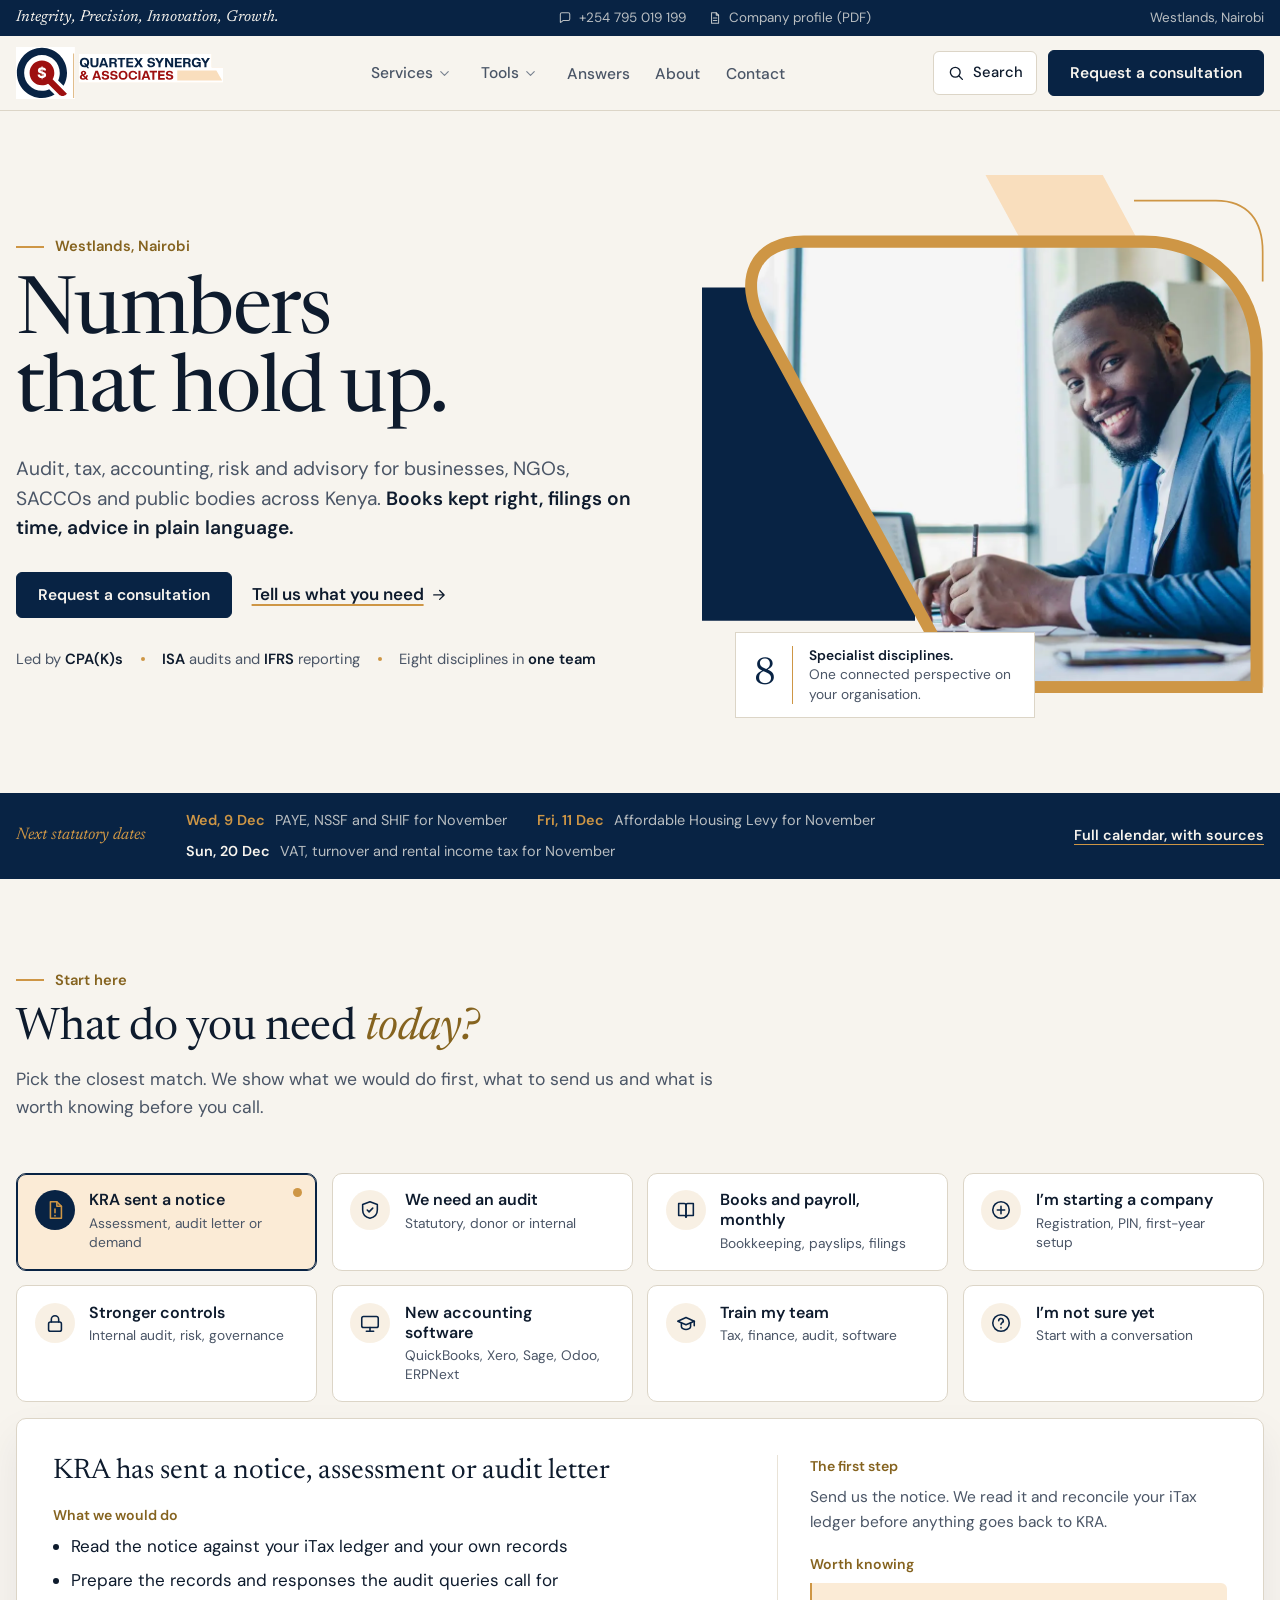
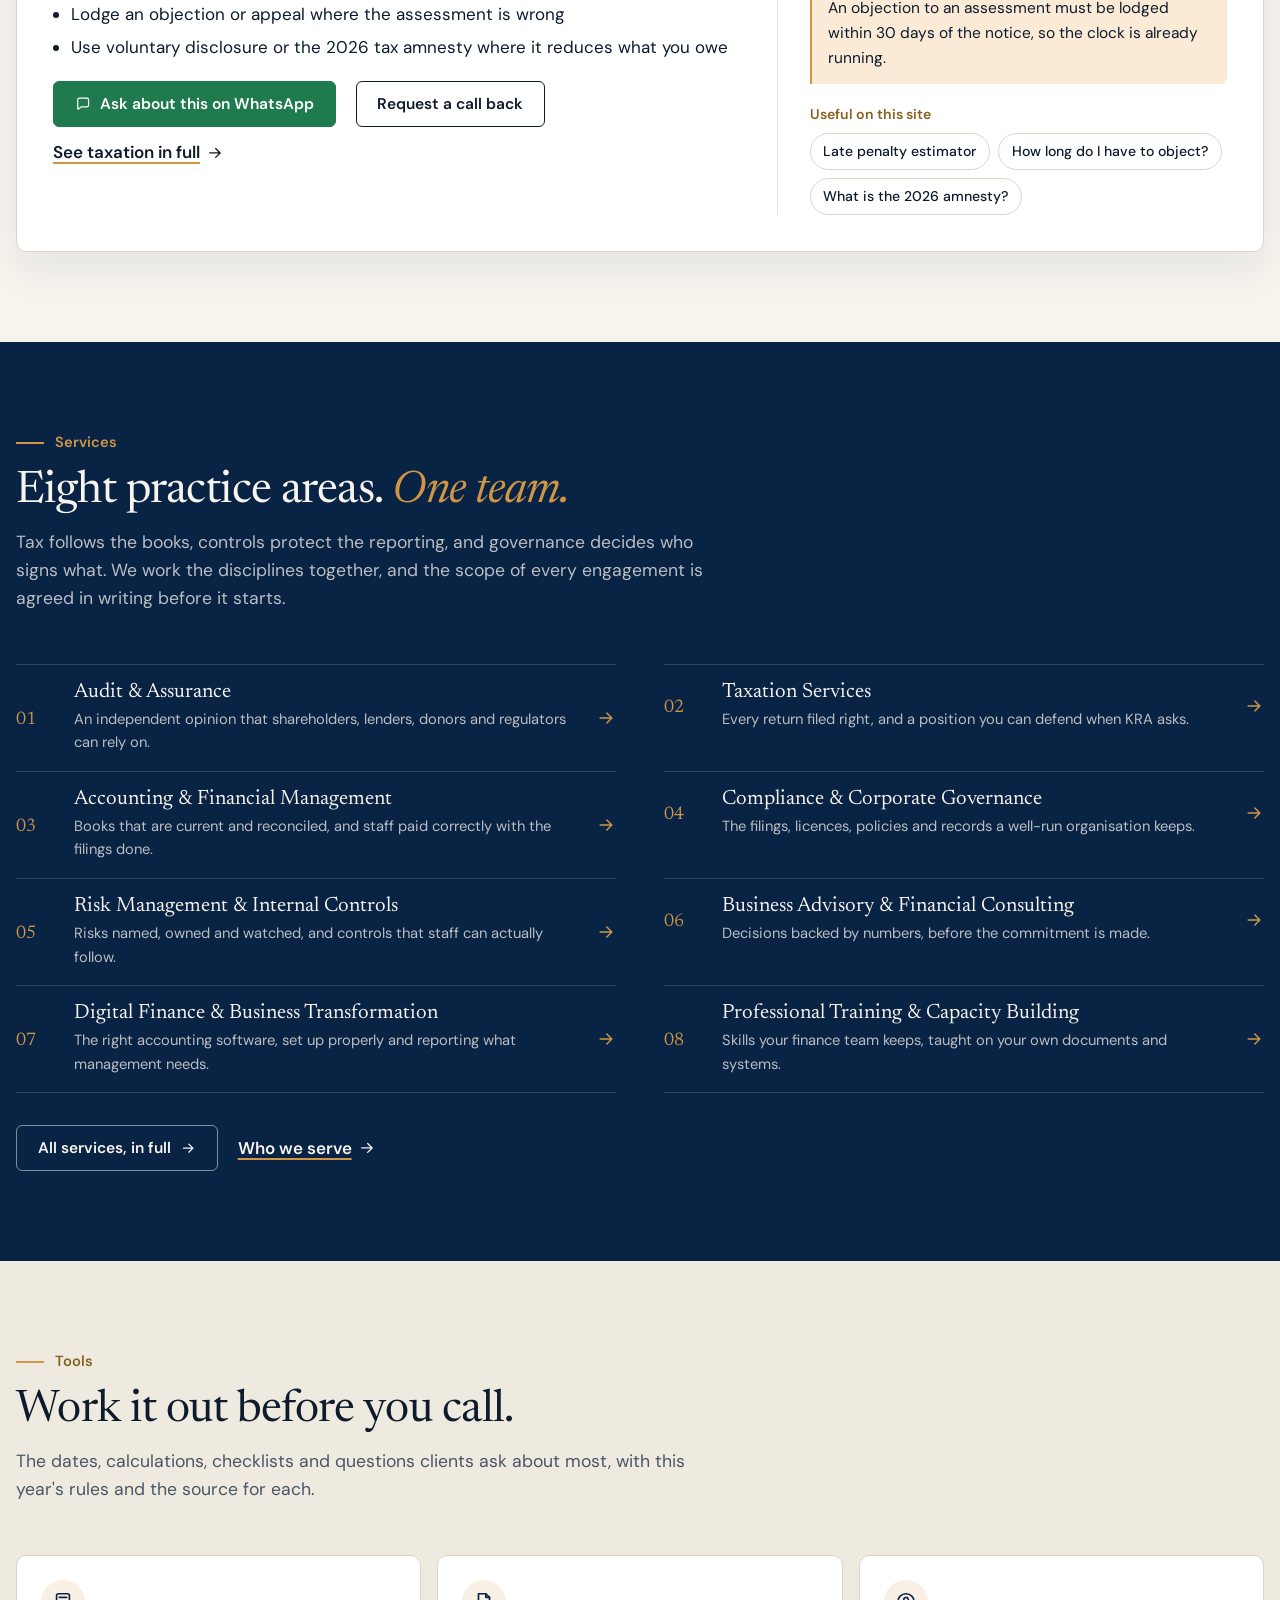
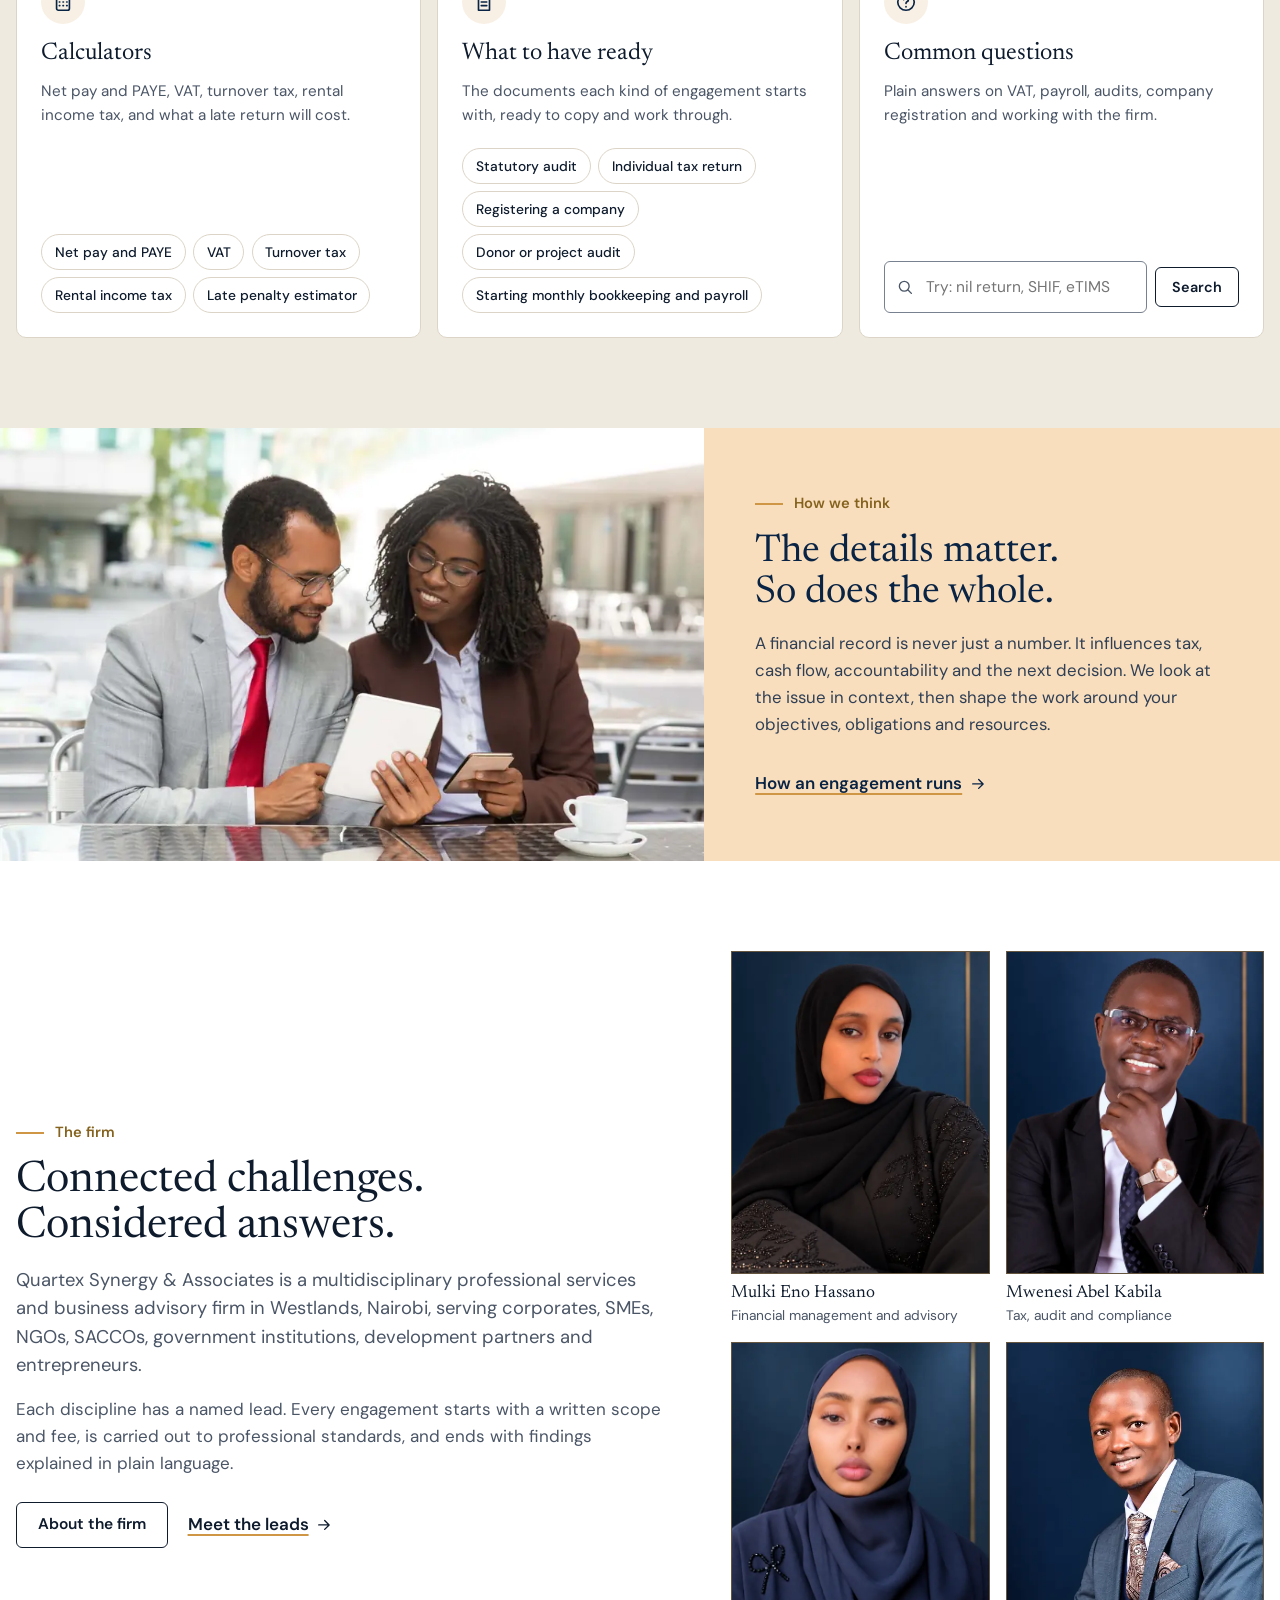
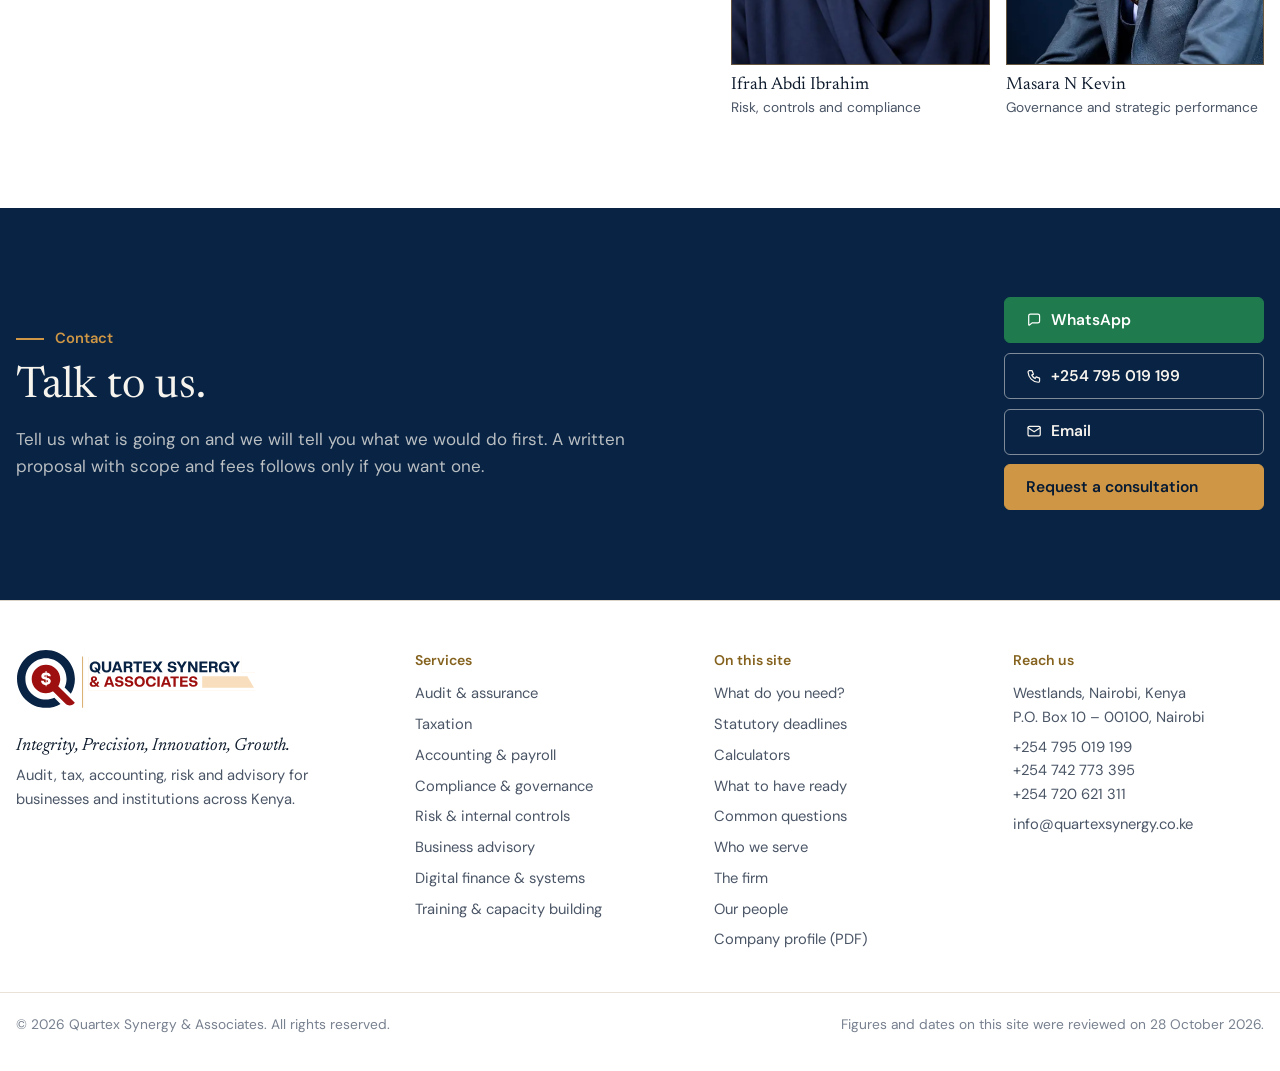
==== commit 9d8beef0: "Navigation: everything at a glance, no sideways scrolling - Header Services and Tools menus on lapto" ====
--- a/index.html
+++ b/index.html
@@ -28,9 +28,9 @@
   <link rel="preconnect" href="https://fonts.gstatic.com" crossorigin>
   <link rel="stylesheet" href="https://fonts.googleapis.com/css2?family=Newsreader:ital,opsz,wght@0,6..72,400;0,6..72,500;1,6..72,400&display=swap">
   <link rel="stylesheet" href="assets/fonts/fonts.css">
-  <link rel="stylesheet" href="styles.css?v=000ddb55f3">
-  <script defer src="content.js?v=000ddb55f3"></script>
-  <script defer src="app.js?v=000ddb55f3"></script>
+  <link rel="stylesheet" href="styles.css?v=4ae63d7a8e">
+  <script defer src="content.js?v=4ae63d7a8e"></script>
+  <script defer src="app.js?v=4ae63d7a8e"></script>
   <script type="application/ld+json">
   {"@context":"https://schema.org","@type":"AccountingService","name":"Quartex Synergy & Associates","alternateName":"Quartex","url":"https://quartexsynergy.com/","logo":"https://quartexsynergy.com/assets/apple-touch-icon.png","image":"https://quartexsynergy.com/assets/og-image.jpg","description":"A multidisciplinary professional services and business advisory firm providing audit, taxation, accounting, risk management, regulatory compliance, corporate advisory and business transformation services in Kenya.","email":"info@quartexsynergy.co.ke","telephone":"+254795019199","address":{"@type":"PostalAddress","addressLocality":"Westlands","addressRegion":"Nairobi","addressCountry":"KE","postOfficeBoxNumber":"10 – 00100"},"areaServed":{"@type":"Country","name":"Kenya"},"slogan":"Integrity, Precision, Innovation, Growth."}
   </script>
@@ -59,6 +59,11 @@
   <symbol id="i-calc" viewBox="0 0 24 24"><rect x="5" y="3" width="14" height="18" rx="2"/><path d="M8 7h8"/><path d="M8 12h.5M12 12h.5M16 12h.5M8 16h.5M12 16h.5M16 16h.5"/></symbol>
   <symbol id="i-check" viewBox="0 0 24 24"><path d="m5 12 4 4L19 6"/></symbol>
   <symbol id="i-briefcase" viewBox="0 0 24 24"><rect x="3" y="7" width="18" height="13" rx="2"/><path d="M9 7V5a2 2 0 0 1 2-2h2a2 2 0 0 1 2 2v2"/><path d="M3 12h18"/></symbol>
+  <symbol id="i-chev" viewBox="0 0 24 24"><path d="m6 9 6 6 6-6"/></symbol>
+  <symbol id="i-menu" viewBox="0 0 24 24"><path d="M4 7h16M4 12h16M4 17h16"/></symbol>
+  <symbol id="i-grid" viewBox="0 0 24 24"><rect x="4" y="4" width="7" height="7" rx="1.5"/><rect x="13" y="4" width="7" height="7" rx="1.5"/><rect x="4" y="13" width="7" height="7" rx="1.5"/><rect x="13" y="13" width="7" height="7" rx="1.5"/></symbol>
+  <symbol id="i-calendar" viewBox="0 0 24 24"><rect x="3" y="5" width="18" height="16" rx="2"/><path d="M3 10h18M8 3v4M16 3v4"/></symbol>
+  <symbol id="i-list" viewBox="0 0 24 24"><path d="M9 6h11M9 12h11M9 18h11"/><path d="M4 6h.5M4 12h.5M4 18h.5"/></symbol>
 </defs></svg>
 
 <a class="skip" href="#main">Skip to content</a>
@@ -79,17 +84,31 @@
     <a class="brand" href="index.html" aria-label="Quartex Synergy &amp; Associates, home"><img src="assets/quartex-official-logo.svg" alt="Quartex Synergy &amp; Associates" width="474" height="119"></a>
     <nav class="primary" id="primary-nav" aria-label="Site">
       <ul>
-        <li class="menu-home"><a href="index.html" aria-current="page">Home</a></li>
-        <li><a href="services.html">Services</a></li><li><a href="tools.html">Tools</a></li><li><a href="answers.html">Answers</a></li><li><a href="about.html">About</a></li><li><a href="contact.html">Contact</a></li>
-        <li class="menu-cta"><a class="btn btn-primary" href="contact.html">Request a consultation</a></li>
+        <li class="has-menu"><a href="services.html">Services</a><button class="mega-btn" type="button" aria-expanded="false" aria-controls="mega-services" aria-label="Open the services menu"><svg class="icon"><use href="#i-chev"/></svg></button><div class="mega" id="mega-services" hidden></div></li>
+        <li class="has-menu"><a href="tools.html">Tools</a><button class="mega-btn" type="button" aria-expanded="false" aria-controls="mega-tools" aria-label="Open the tools menu"><svg class="icon"><use href="#i-chev"/></svg></button><div class="mega" id="mega-tools" hidden></div></li>
+        <li><a href="answers.html">Answers</a></li>
+        <li><a href="about.html">About</a></li>
+        <li><a href="contact.html">Contact</a></li>
       </ul>
     </nav>
     <div class="head-actions">
       <button class="search-btn" id="search-btn" type="button" aria-label="Search the site"><svg class="icon"><use href="#i-search"/></svg><span>Search</span></button>
       <a class="btn btn-primary head-cta" href="contact.html">Request a consultation</a>
-      <button class="menu-btn" id="menu-btn" type="button" aria-expanded="false" aria-controls="primary-nav">Menu</button>
+      <button class="menu-btn" id="menu-btn" type="button" aria-expanded="false" aria-controls="menu-sheet"><svg class="icon"><use href="#i-menu"/></svg><span>Menu</span></button>
     </div>
     <div class="progress" id="progress" aria-hidden="true"></div>
+  </div>
+  <div class="menu-sheet" id="menu-sheet" hidden>
+    <nav class="wrap" id="menu-sheet-nav" aria-label="All pages">
+      <ul class="ms-fallback">
+        <li><a href="index.html" aria-current="page">Home</a></li>
+        <li><a href="services.html">Services</a></li>
+        <li><a href="tools.html">Tools</a></li>
+        <li><a href="answers.html">Answers</a></li>
+        <li><a href="about.html">About</a></li>
+        <li><a href="contact.html">Contact</a></li>
+      </ul>
+    </nav>
   </div>
 </header>
 
--- a/styles.css
+++ b/styles.css
@@ -133,7 +133,6 @@
 .primary ul { display: flex; gap: 1.6rem; list-style: none; }
 .primary a { text-decoration: none; color: var(--ink-2); font-size: .97rem; font-weight: 500; white-space: nowrap; padding: .55rem 0; border-bottom: 2px solid transparent; }
 .primary a:hover, .primary a[aria-current="true"] { color: var(--ink); border-bottom-color: var(--gold); }
-.primary .menu-cta, .primary .menu-home { display: none; }
 .head-actions { display: flex; align-items: center; gap: .7rem; }
 .menu-btn { display: none; background: none; border: 1px solid var(--ink-3); color: var(--ink); border-radius: var(--r); min-height: 44px; padding: .5rem .9rem; cursor: pointer; font-size: .92rem; font-weight: 500; }
 .progress { position: absolute; left: 0; bottom: -1px; height: 2px; width: 0; background: var(--gold); }
@@ -497,13 +496,7 @@
   .aud .body { grid-template-columns: 1fr; }
   .menu-btn { display: inline-flex; }
   .head-cta { display: none; }
-  .primary { display: none; position: absolute; left: 0; right: 0; top: 100%; background: var(--paper); border-bottom: 1px solid var(--rule); padding: .5rem var(--gutter-r) 1.25rem var(--gutter-l); box-shadow: 0 24px 40px rgba(8, 35, 68, 0.12); }
-  .site-head.open .primary { display: block; }
-  .primary ul { flex-direction: column; gap: 0; }
-  .primary a { display: block; padding: .85rem 0; font-size: 1.05rem; color: var(--ink); border-bottom: 1px solid var(--rule-2); }
-  .primary .menu-cta { display: block; margin-top: 1rem; }
-  .primary .menu-home { display: block; }
-  .primary .menu-cta a { border: 0; padding: .65rem 1.3rem; display: inline-flex; color: var(--on-navy); }
+  .primary { display: none; }
   .company { grid-template-columns: 1fr 1fr; }
   .now { grid-template-columns: 1fr; }
   .svc-note { grid-template-columns: 1fr; }
@@ -717,7 +710,7 @@
 .subnav a:hover { border-color: var(--ink-3); }
 .subnav a.active { background: var(--navy); border-color: var(--navy); color: var(--on-navy); }
 .subnav + .section .block:first-of-type, .subnav + .section { scroll-margin-top: calc(var(--head-h) + 60px); }
-.block, .service-block, #who, #firm, #people, #process, #profile { scroll-margin-top: calc(var(--head-h) + 64px + env(safe-area-inset-top, 0px)); }
+.block, .service-block, #service-list, .svc-panel, #who, #firm, #people, #process, #profile { scroll-margin-top: calc(var(--head-h) + 76px + env(safe-area-inset-top, 0px)); }
 
 /* Header nav underline */
 .primary a { position: relative; border-bottom: 0; }
@@ -854,9 +847,11 @@
   .service-block .dlg-list { grid-template-columns: 1fr; }
   .panel .aside { border-left: 0; padding-left: 0; border-top: 1px solid var(--rule-2); padding-top: 1.25rem; }
   .to-top { bottom: calc(78px + env(safe-area-inset-bottom, 0px)); }
-  .subnav { top: calc(var(--head-h) + env(safe-area-inset-top, 0px)); }
-  .subnav .wrap { flex-wrap: nowrap; overflow-x: auto; scrollbar-width: none; -webkit-overflow-scrolling: touch; }
-  .subnav .wrap::-webkit-scrollbar { display: none; }
+  .subnav { position: static; border-bottom: 0; background: transparent; }
+  .subnav .wrap { flex-wrap: wrap; gap: .45rem; padding-block: 1rem .25rem; }
+  .subnav .wrap::before { content: "On this page"; flex: 0 0 100%; font-size: .72rem; font-weight: 600; letter-spacing: .04em; text-transform: uppercase; color: var(--gold-ink); margin-bottom: .1rem; }
+  .subnav a { min-height: 40px; }
+  .subnav a.active { background: var(--white); border-color: var(--rule); color: var(--ink); }
 }
 @media (max-width: 640px) {
   .page-hero h1 { font-size: 2.1rem; }
@@ -868,89 +863,228 @@
 }
 
 /* ============================================================
-   Services directory: a sticky index of the eight practice areas
-   and one practice area presented at a time.
+   Services directory: a quiet index on the left, one practice
+   area at a time on the right, led by type rather than imagery.
    ============================================================ */
 .svc-dir { padding-top: clamp(2.5rem, 4vw, 3.5rem); }
-.svc-dir-grid { display: grid; grid-template-columns: 300px minmax(0, 1fr); gap: 2.5rem 3.5rem; align-items: start; }
+.svc-dir-grid { display: grid; grid-template-columns: 280px minmax(0, 1fr); gap: 2.5rem clamp(2.5rem, 5vw, 5rem); align-items: start; }
 .svc-index-wrap { position: sticky; top: calc(var(--head-h) + 1.25rem + env(safe-area-inset-top, 0px)); }
+.svc-index-wrap > p { font-size: .92rem; color: var(--ink-2); margin: .6rem 0 0; max-width: 28ch; }
 .svc-index { list-style: none; margin-top: 1rem; border-top: 1px solid var(--rule); }
-.svc-index li { border-bottom: 1px solid var(--rule); }
-.svc-index button { width: 100%; display: grid; grid-template-columns: 2.4rem minmax(0, 1fr) auto; align-items: center; gap: .6rem; padding: .8rem .6rem .8rem .4rem; background: none; border: 0; text-align: left; cursor: pointer; color: var(--ink); border-radius: var(--r); transition: background .15s, color .15s, padding .15s; }
-.svc-index button .n { font-family: var(--display); font-size: 1rem; color: var(--gold-ink); font-variant-numeric: tabular-nums; }
-.svc-index button .t { font-family: var(--display); font-size: 1.12rem; line-height: 1.2; }
-.svc-index button .icon { width: 16px; height: 16px; color: var(--gold); opacity: 0; transform: translateX(-4px); transition: opacity .15s, transform .15s; }
-.svc-index button:hover { background: var(--paper); }
+.svc-index li { border-bottom: 1px solid var(--rule-2); }
+.svc-index button { width: 100%; display: grid; grid-template-columns: 2rem minmax(0, 1fr) auto; align-items: center; gap: .5rem; padding: .7rem .4rem .7rem .6rem; background: none; border: 0; border-left: 3px solid transparent; text-align: left; cursor: pointer; color: var(--ink-2); transition: color .15s, border-color .15s, background .15s; }
+.svc-index button .n { font-family: var(--display); font-size: .95rem; color: var(--ink-3); font-variant-numeric: tabular-nums; }
+.svc-index button .t { font-family: var(--display); font-size: 1.06rem; line-height: 1.2; }
+.svc-index button .icon { width: 15px; height: 15px; color: var(--gold); opacity: 0; transform: translateX(-4px); transition: opacity .15s, transform .15s; }
+.svc-index button:hover { color: var(--ink); background: var(--paper); }
 .svc-index button:hover .icon { opacity: 1; transform: none; }
-.svc-index button[aria-current="true"] { background: var(--navy); color: var(--on-navy); padding-left: .8rem; }
-.svc-index button[aria-current="true"] .n { color: var(--gold); }
+.svc-index button[aria-current="true"] { color: var(--ink); border-left-color: var(--gold); background: var(--paper); }
+.svc-index button[aria-current="true"] .n { color: var(--gold-ink); }
+.svc-index button[aria-current="true"] .t { font-weight: 500; }
 .svc-index button[aria-current="true"] .icon { opacity: 1; transform: none; }
-.svc-index-foot { margin-top: 1.5rem; padding: 1.1rem 1.2rem; border: 1px solid var(--rule); border-radius: var(--r-lg); background: var(--paper); font-size: .95rem; }
-.svc-index-foot p { color: var(--ink-2); margin-bottom: .5rem; }
+.svc-index-foot { margin-top: 1.5rem; padding: 1rem 1.1rem; border-left: 2px solid var(--gold); font-size: .93rem; }
+.svc-index-foot p { color: var(--ink-2); margin-bottom: .4rem; }
 
 .svc-stage { min-width: 0; }
 .svc-panel.show { animation: fade .35s ease-out; }
-.sp-media { position: relative; margin: .9rem 0 0 .9rem; }
-.sp-media::before { content: ""; position: absolute; inset: -.9rem .9rem .9rem -.9rem; background: var(--peach); z-index: 0; }
-.sp-media::after { content: ""; position: absolute; right: -.9rem; top: 1.5rem; bottom: -.9rem; width: 2px; background: linear-gradient(var(--gold), rgba(206, 150, 69, 0)); z-index: 0; }
-.sp-media picture { position: relative; z-index: 1; display: block; }
-.sp-media img { display: block; width: 100%; height: auto; aspect-ratio: 16 / 7 !important; object-fit: cover; border: 1px solid var(--rule-2); }
-.sp-num { position: absolute; z-index: 2; left: 1.25rem; bottom: 1.25rem; background: var(--white); color: var(--navy); font-family: var(--display); font-size: 1.15rem; padding: .35rem .8rem; border-left: 3px solid var(--gold); font-variant-numeric: tabular-nums; }
-.sp-num i { font-style: normal; color: var(--ink-3); font-size: .95rem; }
-.sp-body { display: grid; grid-template-columns: minmax(0, 1.25fr) minmax(0, .75fr); gap: 2rem 3rem; margin-top: 2.25rem; }
-.sp-main h2 { font-size: clamp(1.9rem, 3vw, 2.6rem); line-height: 1.08; margin-bottom: .9rem; }
-.sp-main .promise { font-family: var(--display); font-size: 1.3rem; line-height: 1.35; color: var(--ink); border-left: 2px solid var(--gold); padding-left: 1rem; margin-bottom: 1.1rem; }
-.sp-main .desc { color: var(--ink-2); font-size: 1.03rem; }
-.sp-main h3 { font-size: 1.2rem; margin: 1.5rem 0 .6rem; }
-.sp-main .dlg-list { grid-template-columns: repeat(2, minmax(0, 1fr)); gap: .55rem 1.5rem; }
-.sp-main .dlg-list li::before { width: 18px; height: 18px; border-radius: 50%; margin-top: .15rem; flex: none; background: var(--gold); -webkit-mask: url("data:image/svg+xml,%3Csvg xmlns='http://www.w3.org/2000/svg' viewBox='0 0 24 24' fill='none' stroke='black' stroke-width='3' stroke-linecap='round' stroke-linejoin='round'%3E%3Cpath d='m5 12 4 4L19 6'/%3E%3C/svg%3E") center/11px no-repeat, linear-gradient(#000 0 0); -webkit-mask-composite: xor; mask: url("data:image/svg+xml,%3Csvg xmlns='http://www.w3.org/2000/svg' viewBox='0 0 24 24' fill='none' stroke='black' stroke-width='3' stroke-linecap='round' stroke-linejoin='round'%3E%3Cpath d='m5 12 4 4L19 6'/%3E%3C/svg%3E") center/11px no-repeat, linear-gradient(#000 0 0); mask-composite: exclude; }
-.sp-side { display: grid; gap: 1rem; align-content: start; }
-.sp-card { border: 1px solid var(--rule); border-radius: var(--r-lg); padding: 1.1rem 1.2rem; background: var(--white); }
-.sp-card h4 { font-family: var(--body); font-size: .82rem; font-weight: 600; color: var(--gold-ink); margin: 0 0 .6rem; letter-spacing: .01em; }
-.sp-card p { margin: 0; font-size: .95rem; color: var(--ink-2); }
+.sp-head { display: grid; grid-template-columns: minmax(0, 1fr) 280px; gap: 1.5rem 3rem; align-items: start; }
+.sp-head-copy .kicker { margin-bottom: .9rem; }
+.sp-head-copy h2 { font-size: clamp(2rem, 3.2vw, 2.9rem); line-height: 1.05; letter-spacing: -.012em; margin-bottom: 1rem; }
+.sp-head-copy .promise { font-family: var(--display); font-style: italic; font-size: clamp(1.2rem, 1.7vw, 1.45rem); line-height: 1.35; color: var(--ink); border-left: 2px solid var(--gold); padding-left: 1rem; margin-bottom: 1.1rem; max-width: 34em; }
+.sp-head-copy .desc { color: var(--ink-2); font-size: 1.03rem; max-width: 62ch; margin: 0; }
+.sp-head-art { padding-top: .35rem; }
+.sp-figure { display: block; width: 100%; height: auto; }
+.sp-list { margin-top: 2.25rem; padding-top: 1.75rem; border-top: 1px solid var(--rule); }
+.sp-list h3 { font-size: 1.2rem; margin-bottom: .9rem; }
+.sp-list .dlg-list { grid-template-columns: repeat(2, minmax(0, 1fr)); gap: .6rem 2.5rem; }
+.sp-list .dlg-list li { font-size: .97rem; }
+.sp-list .dlg-list li::before { width: 18px; height: 18px; border-radius: 50%; margin-top: .2rem; flex: none; background: var(--gold); -webkit-mask: url("data:image/svg+xml,%3Csvg xmlns='http://www.w3.org/2000/svg' viewBox='0 0 24 24' fill='none' stroke='black' stroke-width='3' stroke-linecap='round' stroke-linejoin='round'%3E%3Cpath d='m5 12 4 4L19 6'/%3E%3C/svg%3E") center/11px no-repeat, linear-gradient(#000 0 0); -webkit-mask-composite: xor; mask: url("data:image/svg+xml,%3Csvg xmlns='http://www.w3.org/2000/svg' viewBox='0 0 24 24' fill='none' stroke='black' stroke-width='3' stroke-linecap='round' stroke-linejoin='round'%3E%3Cpath d='m5 12 4 4L19 6'/%3E%3C/svg%3E") center/11px no-repeat, linear-gradient(#000 0 0); mask-composite: exclude; }
+.sp-cards { display: grid; grid-template-columns: minmax(0, 1fr) minmax(0, 1fr); gap: 1rem; margin-top: 2rem; }
+.sp-cards .sp-card.navy { grid-column: 2; grid-row: 1 / span 2; display: flex; flex-direction: column; }
+.sp-cards .sp-card.navy .sp-acts { margin-top: auto; padding-top: 1.25rem; }
+.sp-card { border: 1px solid var(--rule); border-radius: var(--r-lg); padding: 1.2rem 1.25rem; background: var(--white); display: grid; align-content: start; gap: .6rem; }
+.sp-card h4 { font-family: var(--body); font-size: .82rem; font-weight: 600; color: var(--gold-ink); margin: 0; }
+.sp-card p { margin: 0; font-size: .95rem; color: var(--ink-2); line-height: 1.55; }
 .sp-card .tags { display: flex; flex-wrap: wrap; gap: .4rem; }
 .sp-card .tags span { font-size: .86rem; padding: .3rem .75rem; border: 1px solid var(--rule); border-radius: 999px; color: var(--ink); background: var(--paper); }
 .sp-card.peach { background: var(--peach-soft); border-color: #f1d8b5; }
-.sp-card.peach p { color: var(--ink); }
+.sp-card.peach p { color: var(--ink); font-family: var(--display); font-size: 1.08rem; line-height: 1.4; }
 .sp-card.navy { background: var(--navy); border-color: var(--navy); color: var(--on-navy); }
 .sp-card.navy h4 { color: var(--gold); }
-.sp-card.navy p { color: var(--on-navy-2); margin-bottom: .9rem; }
-.sp-acts { display: flex; flex-wrap: wrap; gap: .6rem; }
+.sp-card.navy p { color: var(--on-navy-2); }
+.sp-acts { display: flex; flex-wrap: wrap; gap: .6rem; margin-top: .4rem; }
 .sp-acts .btn { flex: 1 1 auto; }
-.sp-card .related { list-style: none; display: grid; gap: .35rem; }
-.sp-card .related a { display: flex; align-items: center; gap: .5rem; text-decoration: none; color: var(--ink); font-size: .93rem; font-weight: 500; padding: .35rem 0; }
-.sp-card .related a::before { content: ""; width: 5px; height: 5px; border-radius: 50%; background: var(--gold); flex: none; }
-.sp-card .related a:hover { color: var(--gold-ink); }
-.sp-nav { display: grid; grid-template-columns: 1fr 1fr; gap: 1rem; margin-top: 2.5rem; border-top: 1px solid var(--rule); padding-top: 1.25rem; }
-.sp-nav a { text-decoration: none; color: var(--ink); display: grid; gap: .15rem; padding: .6rem .8rem; border-radius: var(--r); transition: background .15s; }
-.sp-nav a:hover { background: var(--paper); }
-.sp-nav a span { font-size: .8rem; font-weight: 600; color: var(--gold-ink); }
-.sp-nav a b { font-family: var(--display); font-weight: 400; font-size: 1.15rem; }
+.sp-foot { display: grid; grid-template-columns: minmax(0, 1fr) auto; gap: 1.5rem 3rem; align-items: start; margin-top: 2.25rem; padding-top: 1.5rem; border-top: 1px solid var(--rule); }
+.sp-related h4 { font-family: var(--body); font-size: .82rem; font-weight: 600; color: var(--gold-ink); margin: 0 0 .5rem; }
+.sp-related .related { list-style: none; display: flex; flex-wrap: wrap; gap: .4rem .5rem; }
+.sp-related .related a { text-decoration: none; font-size: .88rem; font-weight: 500; padding: .35rem .85rem; border: 1px solid var(--rule); border-radius: 999px; color: var(--ink); display: inline-flex; align-items: center; min-height: 36px; transition: border-color .15s, background .15s; }
+.sp-related .related a:hover { border-color: var(--gold); background: var(--paper); }
+.sp-nav { display: grid; grid-template-columns: auto auto; gap: .75rem; }
+.sp-nav a { text-decoration: none; color: var(--ink); display: grid; gap: .1rem; padding: .55rem .9rem; border: 1px solid var(--rule); border-radius: var(--r); min-width: 11rem; transition: border-color .15s, background .15s; }
+.sp-nav a:hover { border-color: var(--gold); background: var(--paper); }
+.sp-nav a span { font-size: .76rem; font-weight: 600; color: var(--gold-ink); }
+.sp-nav a b { font-family: var(--display); font-weight: 400; font-size: 1.05rem; }
 .sp-nav a.next { text-align: right; }
-.subnav-phone { display: none; }
+.svc-index button .ts { display: none; }
 
 @media (max-width: 1120px) {
-  .svc-dir-grid { grid-template-columns: 260px minmax(0, 1fr); gap: 2rem; }
-  .sp-body { grid-template-columns: 1fr; }
-  .sp-side { grid-template-columns: repeat(2, minmax(0, 1fr)); }
-  .sp-side .sp-card.navy { grid-column: 1 / -1; }
+  .svc-dir-grid { grid-template-columns: 240px minmax(0, 1fr); gap: 2rem; }
+  .sp-head { grid-template-columns: minmax(0, 1fr) 220px; }
 }
 @media (max-width: 980px) {
-  .subnav-phone { display: block; }
   .svc-dir { padding-top: 1.5rem; }
-  .svc-dir-grid { grid-template-columns: 1fr; gap: 1.5rem; }
-  .svc-index-wrap { display: none; }
-  .sp-media { margin: .6rem 0 0 .6rem; }
-  .sp-media::before { inset: -.6rem .6rem .6rem -.6rem; }
-  .sp-media::after { display: none; }
-  .sp-media img { aspect-ratio: 16 / 10 !important; }
-  .sp-body { margin-top: 1.75rem; gap: 1.5rem; }
-  .sp-main .dlg-list { grid-template-columns: 1fr; }
+  .svc-dir-grid { grid-template-columns: 1fr; gap: 1.75rem; }
+  .svc-index-wrap { position: static; }
+  .svc-index-wrap > p { max-width: none; }
+  .svc-index { display: grid; grid-template-columns: 1fr 1fr; gap: .5rem; border-top: 0; margin-top: .9rem; }
+  .svc-index li { border-bottom: 0; }
+  .svc-index button { grid-template-columns: 1fr; gap: .2rem; padding: .7rem .85rem; border: 1px solid var(--rule); border-radius: var(--r); background: var(--white); min-height: 68px; align-content: start; color: var(--ink); }
+  .svc-index button .n { font-size: .78rem; color: var(--gold-ink); }
+  .svc-index button .t { display: none; }
+  .svc-index button .ts { display: block; font-family: var(--display); font-size: 1rem; line-height: 1.2; }
+  .svc-index button .icon { display: none; }
+  .svc-index button:hover { background: var(--white); }
+  .svc-index button[aria-current="true"] { background: var(--navy); border-color: var(--navy); color: var(--on-navy); }
+  .svc-index button[aria-current="true"] .n { color: var(--gold); }
+  .svc-index-foot { display: none; }
+  .svc-stage { scroll-margin-top: calc(var(--head-h) + 66px + env(safe-area-inset-top, 0px)); }
+  .sp-head { grid-template-columns: 1fr; gap: 1rem; }
+  .sp-head-art { order: -1; max-width: 300px; padding: 0; }
+  .sp-foot { grid-template-columns: 1fr; }
+  .sp-nav { grid-template-columns: 1fr 1fr; }
+  .sp-nav a { min-width: 0; }
 }
 @media (max-width: 640px) {
-  .sp-side { grid-template-columns: 1fr; }
-  .sp-main .promise { font-size: 1.15rem; }
-  .sp-num { left: .75rem; bottom: .75rem; font-size: 1rem; }
-  .sp-nav a b { font-size: 1rem; }
-}
-@media (max-height: 820px) and (min-width: 981px) { .svc-index-foot { display: none; } .svc-index button { padding-top: .6rem; padding-bottom: .6rem; } }
+  .sp-list .dlg-list { grid-template-columns: 1fr; }
+  .sp-cards { grid-template-columns: 1fr; }
+  .sp-cards .sp-card.navy { grid-column: auto; grid-row: auto; }
+  .sp-head-art { max-width: 250px; }
+  .sp-nav a b { font-size: .95rem; }
+}
+@media (max-height: 820px) and (min-width: 981px) { .svc-index-foot { display: none; } .svc-index button { padding-top: .55rem; padding-bottom: .55rem; } }
+
+/* ============================================================
+   v2.4 Navigation: everything at a glance.
+   Desktop: Services and Tools open panels under the header.
+   Phones: a full menu sheet, wrapped section chips, and a
+   slim "on this page" bar that follows the reader.
+   ============================================================ */
+.primary ul { align-items: center; }
+.primary .has-menu { display: inline-flex; align-items: center; gap: .05rem; }
+.mega-btn { background: none; border: 0; padding: .35rem .2rem; cursor: pointer; color: var(--ink-3); display: inline-flex; border-radius: 6px; }
+.mega-btn:hover, .has-menu.open .mega-btn { color: var(--ink); }
+.mega-btn .icon { width: 15px; height: 15px; transition: transform .2s; }
+.has-menu.open .mega-btn .icon { transform: rotate(180deg); }
+.has-menu.open > a::after { transform: scaleX(1); }
+.mega { position: absolute; left: 0; right: 0; top: calc(100% + 1px); background: var(--white); border: 1px solid var(--rule); border-top: 0; border-radius: 0 0 var(--r-lg) var(--r-lg); box-shadow: 0 32px 60px rgba(8, 35, 68, 0.16); padding: 1.6rem 2rem 2rem; z-index: 60; animation: fade .18s ease-out; }
+.mega[hidden] { display: none; }
+.primary .mega a { white-space: normal; padding: 0; color: var(--ink); font-size: inherit; font-weight: inherit; position: static; }
+.primary .mega a::after { display: none; }
+.primary .mega ul { display: grid; gap: .05rem; }
+.primary .mega .mega-links { gap: .45rem; }
+.primary .mega a.textlink { color: var(--ink); font-weight: 600; font-size: .95rem; }
+.primary .mega a.btn { padding: .65rem 1.3rem; color: var(--on-navy); font-weight: 600; font-size: .97rem; white-space: nowrap; }
+.mega-grid { display: grid; grid-template-columns: minmax(0, 1fr) 290px; gap: 2.5rem; }
+.mega-grid-3 { grid-template-columns: 1.15fr 1fr 1fr; }
+.mega-head { display: flex; justify-content: space-between; align-items: baseline; gap: 1rem; margin-bottom: .9rem; }
+.mega .kicker { font-size: .78rem; }
+.mega-list { list-style: none; display: grid; grid-template-columns: 1fr 1fr; gap: .3rem 2rem; }
+.mega-list a { display: grid; grid-template-columns: 2rem minmax(0, 1fr); gap: .4rem; align-items: start; text-decoration: none; color: var(--ink); padding: .5rem .6rem; border-radius: var(--r); transition: background .15s; }
+.mega-list a:hover { background: var(--paper); }
+.mega-list a:hover b { color: var(--gold-ink); }
+.mega-list .n { font-family: var(--display); color: var(--gold-ink); font-size: .95rem; padding-top: .15rem; font-variant-numeric: tabular-nums; }
+.mega-list b { display: block; font-family: var(--display); font-weight: 500; font-size: 1.05rem; line-height: 1.25; transition: color .15s; }
+.mega-list small { display: block; font-size: .84rem; color: var(--ink-2); margin-top: .15rem; line-height: 1.4; }
+.mega-side { background: var(--peach-soft); border-radius: var(--r-lg); padding: 1.35rem 1.4rem; display: grid; align-content: start; gap: .6rem; }
+.mega-side p { font-size: .93rem; color: var(--ink-2); margin: 0; }
+.mega-side .btn { justify-self: start; margin-top: .25rem; }
+.mega-links { list-style: none; margin-top: .5rem; padding-top: .8rem; border-top: 1px solid rgba(206, 150, 69, 0.4); display: grid; gap: .4rem; }
+.mega-links a { color: var(--ink); text-decoration: none; font-size: .92rem; font-weight: 500; display: inline-flex; gap: .45rem; align-items: center; }
+.mega-links a .icon { width: 16px; height: 16px; color: var(--gold-ink); }
+.mega-links a:hover { color: var(--gold-ink); }
+.mega-col h4 { font-family: var(--body); font-size: .76rem; font-weight: 600; letter-spacing: .04em; text-transform: uppercase; color: var(--gold-ink); margin: 0 0 .6rem; }
+.mega-col ul { list-style: none; display: grid; gap: .05rem; }
+.mega-col ul a { display: block; text-decoration: none; color: var(--ink); font-size: .95rem; padding: .4rem .55rem; border-radius: 6px; transition: background .15s; }
+.mega-col ul a:hover { background: var(--paper); }
+.mega-col .textlink { margin-top: .5rem; }
+.mega-dates { list-style: none; display: grid; gap: .45rem; margin: 0 0 .6rem; }
+.mega-dates li { display: grid; grid-template-columns: 7.2rem minmax(0, 1fr); gap: .5rem; align-items: baseline; font-size: .9rem; color: var(--ink-2); }
+.mega-dates b { font-family: var(--display); color: var(--ink); font-size: 1rem; white-space: nowrap; }
+
+/* Menu button and sheet (phones and tablets) */
+.menu-btn { align-items: center; gap: .45rem; }
+.menu-btn .icon { width: 18px; height: 18px; }
+.menu-sheet { display: none; }
+.ms-fallback { list-style: none; }
+.pagebar { display: none; }
+
+@media (max-width: 980px) {
+  body.menu-open { overflow: hidden; }
+  .menu-sheet { display: block; position: absolute; left: 0; right: 0; top: 100%; max-height: calc(100vh - var(--head-h) - 40px); overflow: auto; background: var(--paper); border-bottom: 1px solid var(--rule); box-shadow: 0 24px 40px rgba(8, 35, 68, 0.14); padding-block: 1rem 1.5rem; z-index: 55; animation: fade .18s ease-out; }
+  .menu-sheet[hidden] { display: none; }
+  .site-head .menu-sheet .wrap { display: block; min-height: 0; padding-block: 0; position: static; }
+  .ms-top { display: grid; grid-template-columns: repeat(4, 1fr); gap: .5rem; margin-bottom: 1rem; }
+  .ms-top a { text-decoration: none; color: var(--ink); border: 1px solid var(--rule); background: var(--white); border-radius: var(--r); padding: .65rem .5rem .6rem; display: grid; justify-items: center; gap: .3rem; font-weight: 500; font-size: .86rem; text-align: center; }
+  .ms-top a .icon { width: 20px; height: 20px; color: var(--navy); }
+  .ms-top a[aria-current="page"] { border-color: var(--navy); background: var(--peach-soft); }
+  .ms-group { padding: .85rem 0 .9rem; border-top: 1px solid var(--rule); }
+  .ms-head { display: flex; align-items: center; gap: .6rem; text-decoration: none; color: var(--ink); font-family: var(--display); font-size: 1.25rem; }
+  .ms-head small { font-family: var(--body); font-size: .8rem; color: var(--ink-3); font-weight: 500; }
+  .ms-head .icon { width: 16px; height: 16px; color: var(--gold); margin-left: auto; }
+  .ms-head[aria-current="page"] { color: var(--navy); }
+  .ms-list { list-style: none; display: grid; grid-template-columns: 1fr 1fr; gap: .15rem .9rem; margin-top: .5rem; }
+  .ms-list a { display: grid; grid-template-columns: 1.6rem minmax(0, 1fr); gap: .25rem; align-items: start; text-decoration: none; color: var(--ink-2); font-size: .93rem; padding: .35rem 0; line-height: 1.3; }
+  .ms-list a .n { font-family: var(--display); color: var(--gold-ink); font-size: .9rem; }
+  .ms-list.plain a { grid-template-columns: 1.4rem minmax(0, 1fr); }
+  .ms-list.plain .icon { width: 16px; height: 16px; color: var(--gold-ink); margin-top: .1rem; }
+  .ms-cta { margin-top: .5rem; padding-top: 1rem; border-top: 1px solid var(--rule); display: grid; gap: .6rem; }
+  .ms-cta .btn { width: 100%; }
+  .ms-routes { display: grid; grid-template-columns: repeat(3, 1fr); gap: .5rem; }
+  .ms-routes a { text-decoration: none; color: var(--ink); border: 1px solid var(--rule); background: var(--white); border-radius: var(--r); min-height: 44px; display: inline-flex; align-items: center; justify-content: center; gap: .4rem; font-size: .9rem; font-weight: 500; }
+  .ms-routes a .icon { width: 16px; height: 16px; color: var(--gold-ink); }
+  .ms-routes a.wa { border-color: #1f8f5a; color: #146a42; }
+  .ms-routes a.wa .icon { color: #1f8f5a; }
+  .ms-fallback { display: none; }
+
+  /* The on-this-page bar: fixed under the header, shown once the chips or the index have scrolled away */
+  .pagebar { display: block; position: fixed; left: 0; right: 0; top: calc(var(--head-h) + env(safe-area-inset-top, 0px)); z-index: 45; background: rgba(247, 244, 238, 0.96); -webkit-backdrop-filter: blur(10px); backdrop-filter: blur(10px); border-bottom: 1px solid var(--rule); box-shadow: 0 10px 24px rgba(8, 35, 68, 0.08); animation: fade .2s ease-out; }
+  .pagebar[hidden] { display: none; }
+  .pagebar > .wrap { display: flex; align-items: center; justify-content: space-between; gap: .6rem; min-height: 50px; padding-block: .3rem; }
+  .pb-cur { flex: 1 1 auto; min-width: 0; display: grid; grid-template-columns: minmax(0, 1fr) auto; grid-template-areas: "k c" "t c"; align-items: center; column-gap: .5rem; background: none; border: 0; text-align: left; padding: .2rem 0; cursor: pointer; color: var(--ink); }
+  .pb-k { grid-area: k; font-size: .7rem; font-weight: 600; color: var(--gold-ink); letter-spacing: .04em; text-transform: uppercase; }
+  .pb-t { grid-area: t; font-family: var(--display); font-weight: 500; font-size: 1.05rem; line-height: 1.2; white-space: nowrap; overflow: hidden; text-overflow: ellipsis; }
+  .pb-cur > .icon { grid-area: c; width: 16px; height: 16px; color: var(--ink-3); transition: transform .2s; }
+  .pb-cur[aria-expanded="true"] > .icon { transform: rotate(180deg); }
+  .pb-nav { display: flex; gap: .35rem; flex: none; }
+  .pb-nav button { width: 38px; height: 38px; border-radius: 50%; border: 1px solid var(--rule); background: var(--white); color: var(--ink); display: grid; place-items: center; cursor: pointer; transition: border-color .15s; }
+  .pb-nav button:hover { border-color: var(--gold); }
+  .pb-nav button .icon { width: 16px; height: 16px; }
+  .pb-prev .icon { transform: rotate(90deg); }
+  .pb-next .icon { transform: rotate(-90deg); }
+  .pb-list { border-top: 1px solid var(--rule); background: var(--paper); max-height: calc(100vh - var(--head-h) - 140px); overflow: auto; }
+  .pb-list[hidden] { display: none; }
+  .pb-list ol { list-style: none; padding-block: .35rem .75rem; }
+  .pb-list button { width: 100%; display: grid; grid-template-columns: 2rem minmax(0, 1fr) auto; align-items: center; gap: .4rem; color: var(--ink); background: none; border: 0; border-bottom: 1px solid var(--rule-2); padding: .7rem .25rem; text-align: left; font-family: var(--display); font-size: 1.05rem; cursor: pointer; }
+  .pb-list li:last-child button { border-bottom: 0; }
+  .pb-list .n { font-size: .9rem; color: var(--gold-ink); font-variant-numeric: tabular-nums; }
+  .pb-list button .icon { width: 16px; height: 16px; color: var(--gold); opacity: 0; }
+  .pb-list button[aria-current="true"] { color: var(--navy); font-weight: 500; }
+  .pb-list button[aria-current="true"] .icon { opacity: 1; }
+}
+@media (max-width: 640px) {
+  .foot .cols { grid-template-columns: 1fr 1fr; gap: 1.75rem 1.25rem; }
+  .foot .cols > div:first-child, .foot .cols > div:last-child { grid-column: 1 / -1; }
+  .ms-top a { font-size: .8rem; }
+}
+
+/* Micro-interactions: arrows nudge, photographs breathe */
+.textlink .icon, .svc-mini a .icon, .sp-nav a, .mega-list a .icon { transition: transform .2s ease; }
+.textlink:hover .icon, .svc-mini a:hover .icon { transform: translateX(3px); }
+.band .photo, .who-layout .pic, .profile .pic { overflow: hidden; }
+.band .photo img, .who-layout .pic img, .profile .pic img { transition: transform .8s ease; }
+.band:hover .photo img, .who-layout:hover .pic img { transform: scale(1.03); }
+.svc-index button, .pb-nav button, .ms-top a, .ms-routes a { transition: background .15s, border-color .15s, color .15s, transform .12s; }
+.svc-index button:active, .pb-nav button:active, .ms-top a:active, .ms-routes a:active { transform: scale(.98); }
+@media (prefers-reduced-motion: reduce) {
+  .band:hover .photo img, .who-layout:hover .pic img { transform: none; }
+}
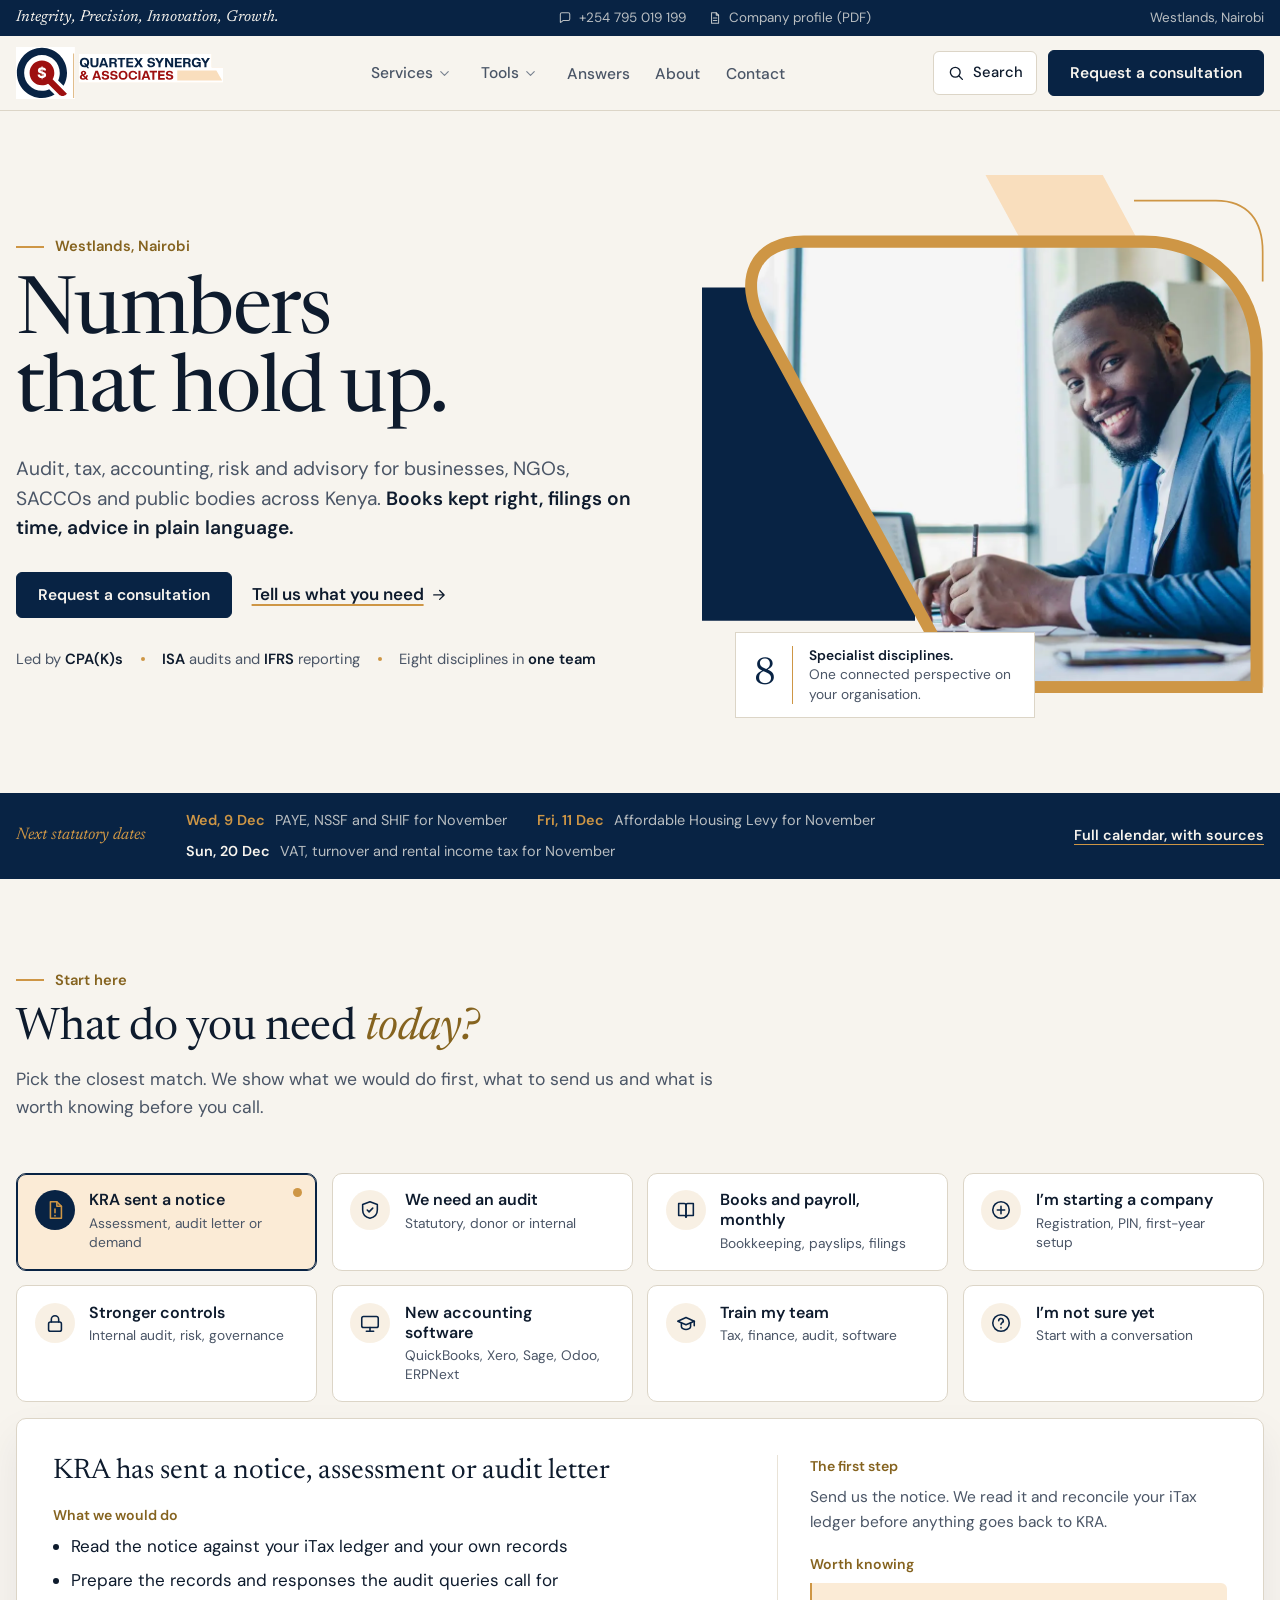
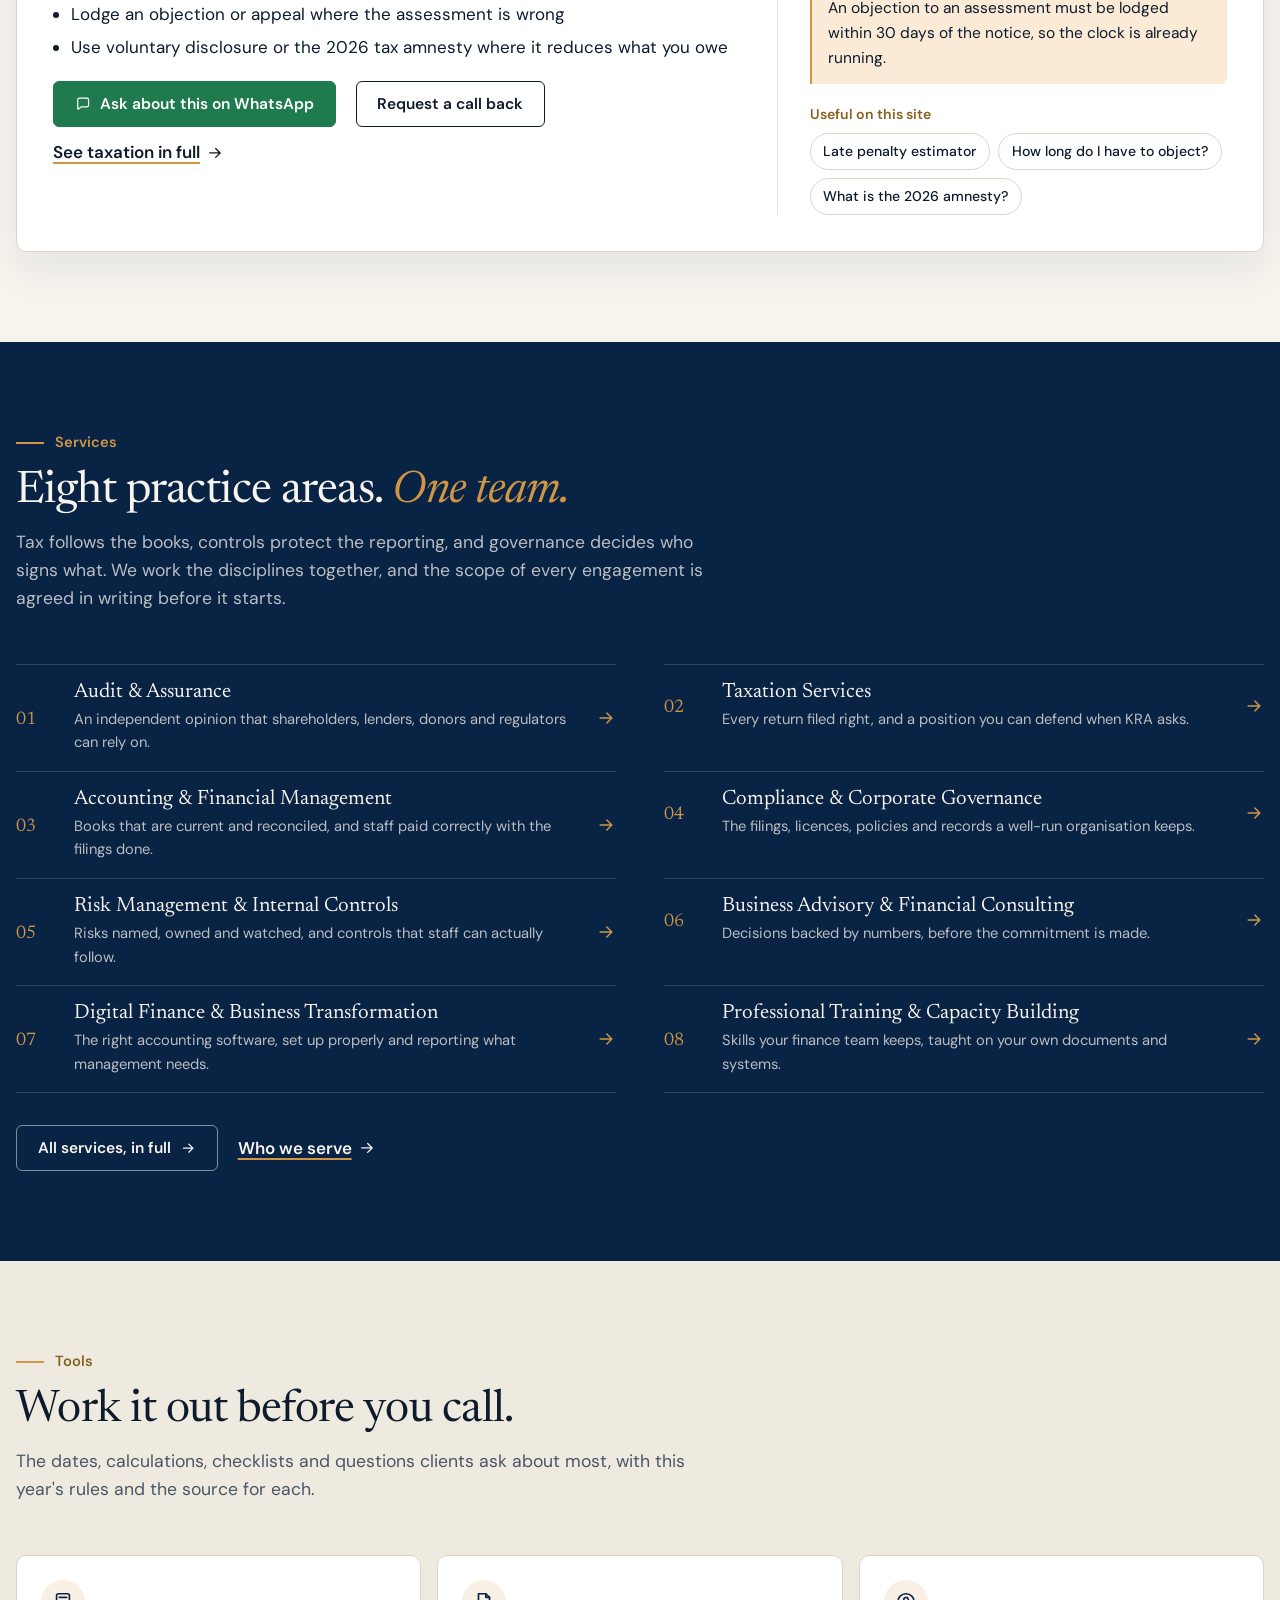
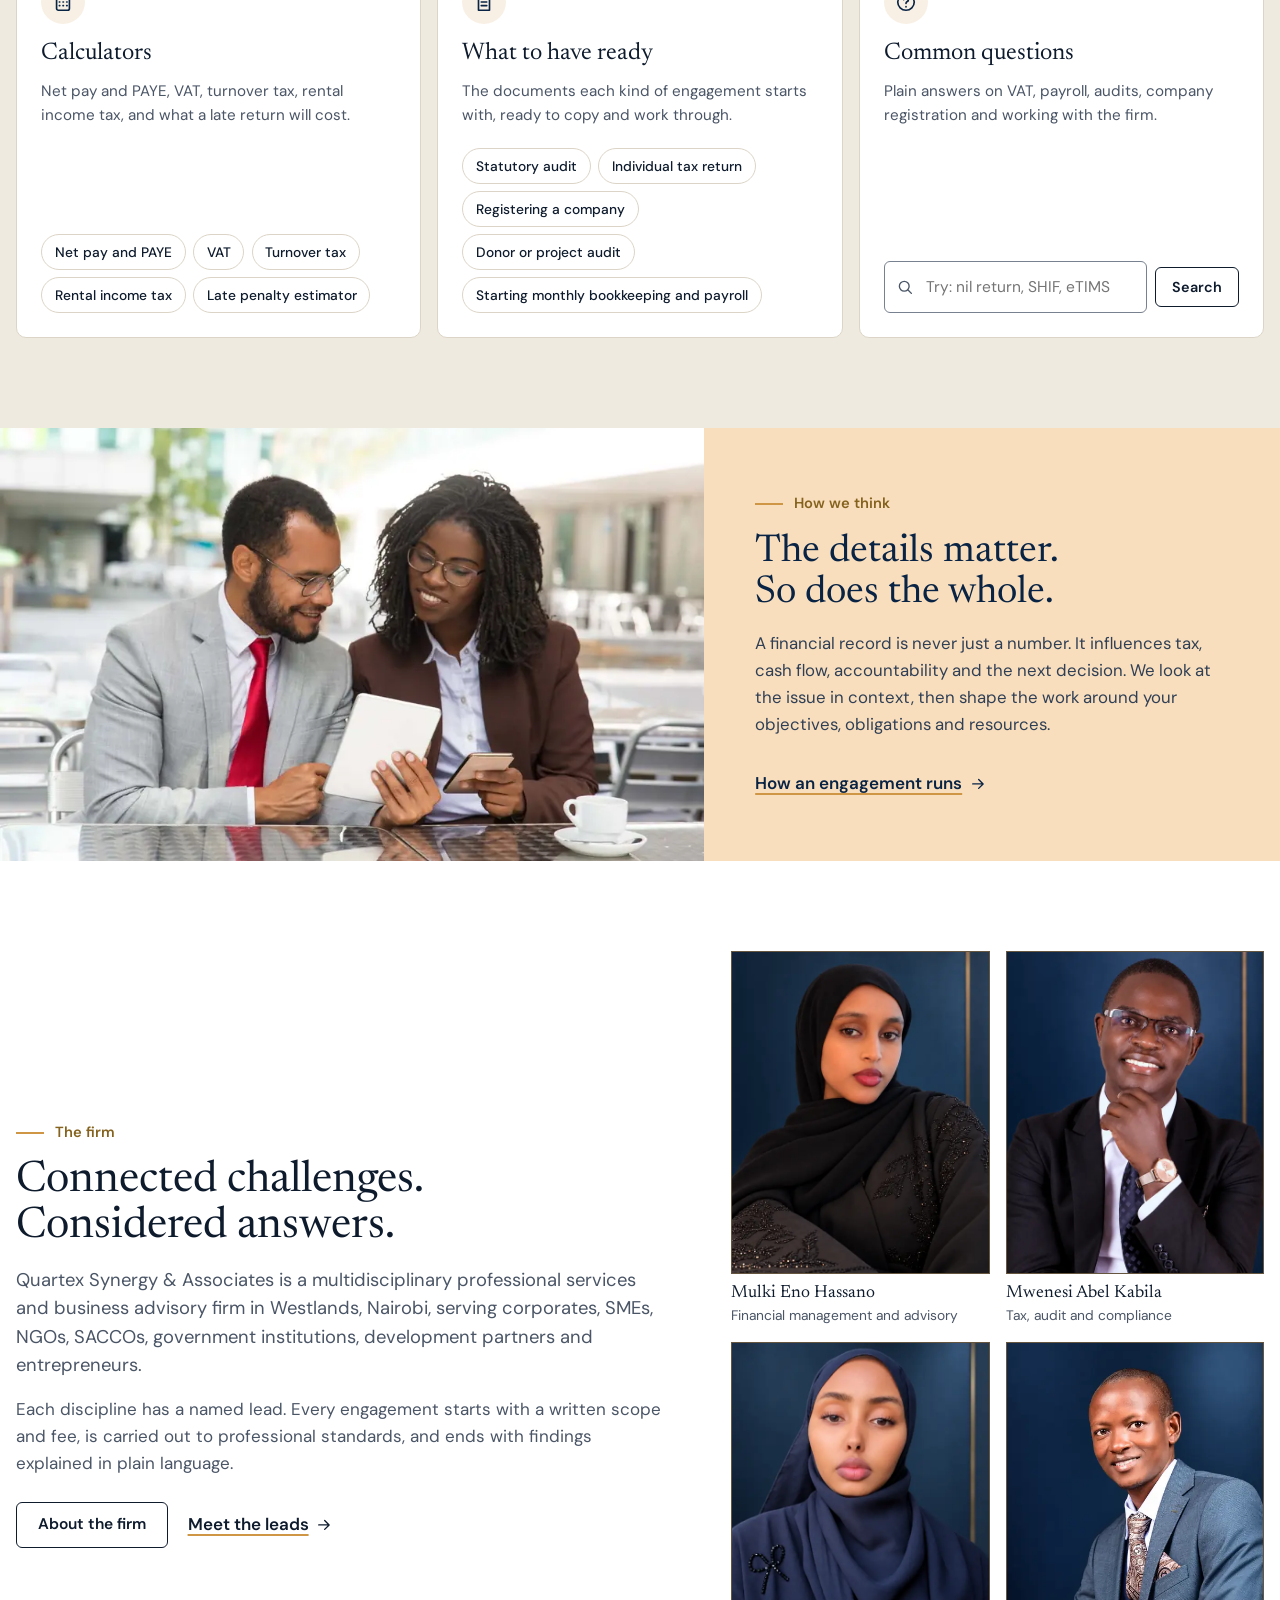
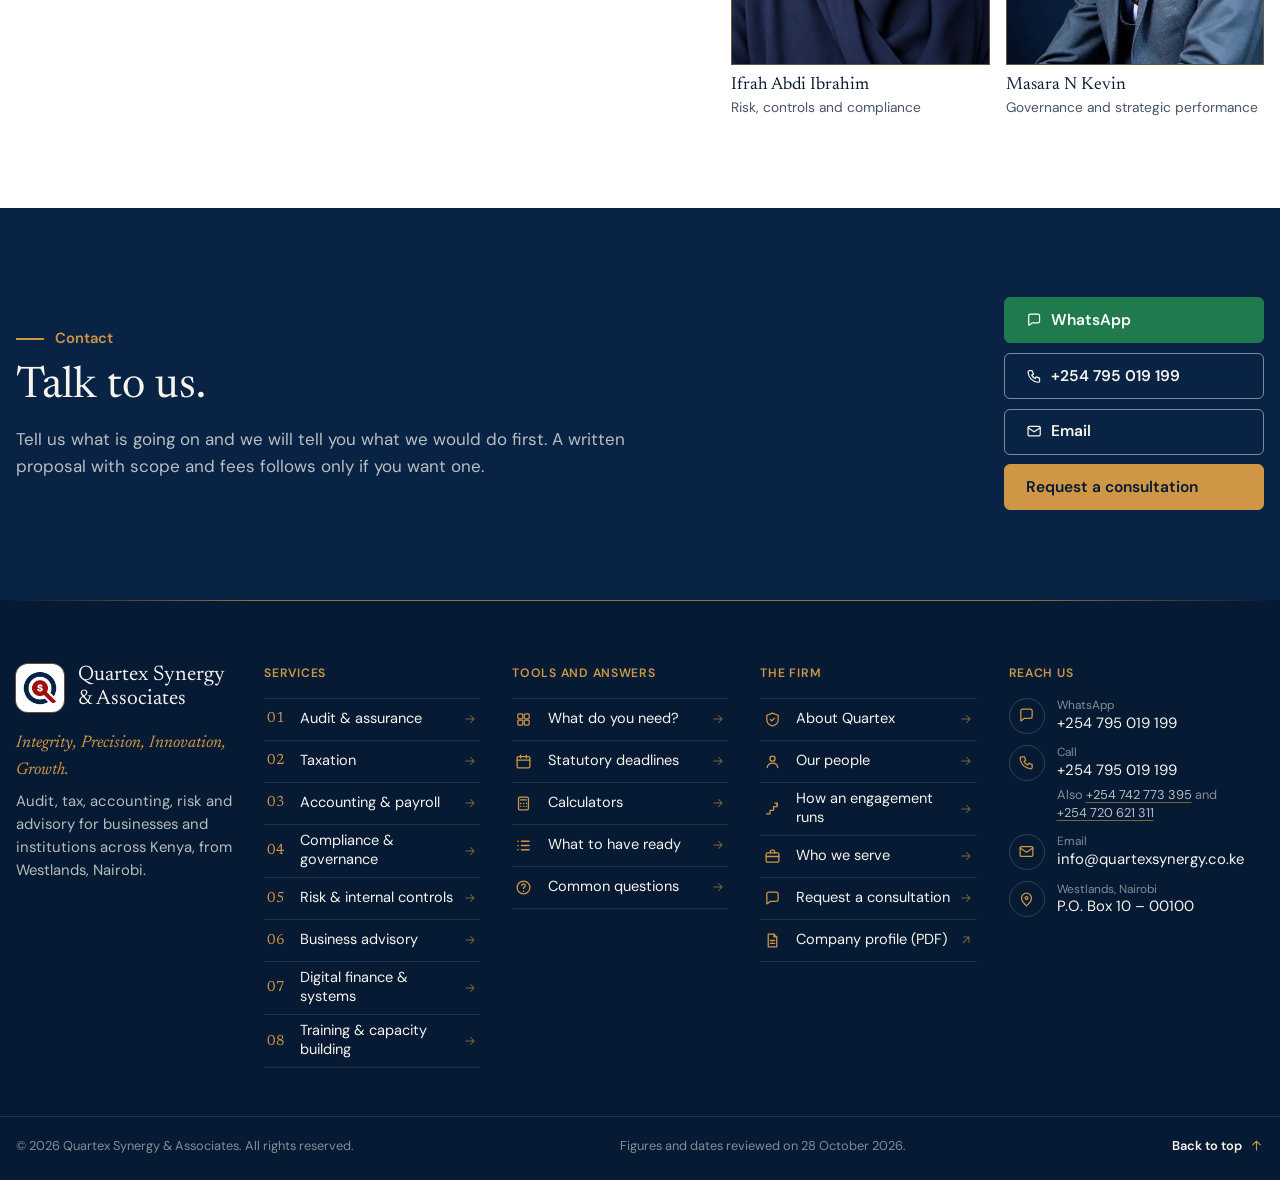
==== commit 007ee60c: "Footer: navy sign-off with tappable links and contact rows - Mark and name instead of a second full " ====
--- a/index.html
+++ b/index.html
@@ -28,9 +28,9 @@
   <link rel="preconnect" href="https://fonts.gstatic.com" crossorigin>
   <link rel="stylesheet" href="https://fonts.googleapis.com/css2?family=Newsreader:ital,opsz,wght@0,6..72,400;0,6..72,500;1,6..72,400&display=swap">
   <link rel="stylesheet" href="assets/fonts/fonts.css">
-  <link rel="stylesheet" href="styles.css?v=4ae63d7a8e">
-  <script defer src="content.js?v=4ae63d7a8e"></script>
-  <script defer src="app.js?v=4ae63d7a8e"></script>
+  <link rel="stylesheet" href="styles.css?v=60690c9692">
+  <script defer src="content.js?v=60690c9692"></script>
+  <script defer src="app.js?v=60690c9692"></script>
   <script type="application/ld+json">
   {"@context":"https://schema.org","@type":"AccountingService","name":"Quartex Synergy & Associates","alternateName":"Quartex","url":"https://quartexsynergy.com/","logo":"https://quartexsynergy.com/assets/apple-touch-icon.png","image":"https://quartexsynergy.com/assets/og-image.jpg","description":"A multidisciplinary professional services and business advisory firm providing audit, taxation, accounting, risk management, regulatory compliance, corporate advisory and business transformation services in Kenya.","email":"info@quartexsynergy.co.ke","telephone":"+254795019199","address":{"@type":"PostalAddress","addressLocality":"Westlands","addressRegion":"Nairobi","addressCountry":"KE","postOfficeBoxNumber":"10 – 00100"},"areaServed":{"@type":"Country","name":"Kenya"},"slogan":"Integrity, Precision, Innovation, Growth."}
   </script>
@@ -63,6 +63,8 @@
   <symbol id="i-menu" viewBox="0 0 24 24"><path d="M4 7h16M4 12h16M4 17h16"/></symbol>
   <symbol id="i-grid" viewBox="0 0 24 24"><rect x="4" y="4" width="7" height="7" rx="1.5"/><rect x="13" y="4" width="7" height="7" rx="1.5"/><rect x="4" y="13" width="7" height="7" rx="1.5"/><rect x="13" y="13" width="7" height="7" rx="1.5"/></symbol>
   <symbol id="i-calendar" viewBox="0 0 24 24"><rect x="3" y="5" width="18" height="16" rx="2"/><path d="M3 10h18M8 3v4M16 3v4"/></symbol>
+  <symbol id="i-user" viewBox="0 0 24 24"><circle cx="12" cy="8" r="3.6"/><path d="M4.5 20.5c.6-3.9 3.7-6.3 7.5-6.3s6.9 2.4 7.5 6.3"/></symbol>
+  <symbol id="i-steps" viewBox="0 0 24 24"><path d="M3.5 19.5h5v-5h5v-5h5v-5"/><path d="M15.5 4.5h3v3"/></symbol>
   <symbol id="i-list" viewBox="0 0 24 24"><path d="M9 6h11M9 12h11M9 18h11"/><path d="M4 6h.5M4 12h.5M4 18h.5"/></symbol>
 </defs></svg>
 
@@ -282,41 +284,52 @@
 
 </main>
 
-<footer class="foot">
-  <div class="wrap cols">
-    <div>
-      <a class="brand" href="index.html" aria-label="Quartex Synergy &amp; Associates, home"><img src="assets/quartex-official-logo.svg" alt="Quartex Synergy &amp; Associates" width="474" height="119" loading="lazy"></a>
+<footer class="foot" id="site-foot">
+  <div class="wrap foot-grid">
+    <div class="foot-brand">
+      <a class="foot-name" href="index.html" aria-label="Quartex Synergy &amp; Associates, home"><span class="foot-mark"><img src="assets/quartex-mark.webp" alt="" width="238" height="240" loading="lazy"></span><span>Quartex Synergy<br>&amp; Associates</span></a>
       <p class="tag">Integrity, Precision, Innovation, Growth.</p>
-      <p>Audit, tax, accounting, risk and advisory for businesses and institutions across Kenya.</p>
-    </div>
-    <div>
-      <h4>Services</h4>
+      <p class="desc">Audit, tax, accounting, risk and advisory for businesses and institutions across Kenya, from Westlands, Nairobi.</p>
+    </div>
+    <div class="foot-reach">
+      <h4>Reach us</h4>
+      <ul class="reach">
+        <li><a href="https://wa.me/254795019199?text=Hello%20Quartex%2C%20I%27d%20like%20to%20talk%20about%20my%20accounts." target="_blank" rel="noopener"><span class="ri"><svg class="icon"><use href="#i-chat"/></svg></span><span class="rt"><small>WhatsApp</small>+254 795 019 199</span></a></li>
+        <li><a href="tel:+254795019199"><span class="ri"><svg class="icon"><use href="#i-phone"/></svg></span><span class="rt"><small>Call</small>+254 795 019 199</span></a><p class="also">Also <a href="tel:+254742773395">+254 742 773 395</a> and <a href="tel:+254720621311">+254 720 621 311</a></p></li>
+        <li><a href="mailto:info@quartexsynergy.co.ke"><span class="ri"><svg class="icon"><use href="#i-mail"/></svg></span><span class="rt"><small>Email</small>info@<wbr>quartexsynergy.co.ke</span></a></li>
+        <li><a href="https://www.google.com/maps/search/?api=1&amp;query=Westlands%2C%20Nairobi%2C%20Kenya" target="_blank" rel="noopener"><span class="ri"><svg class="icon"><use href="#i-pin"/></svg></span><span class="rt"><small>Westlands, Nairobi</small>P.O. Box 10 &ndash; 00100</span></a></li>
+      </ul>
+    </div>
+    <details class="fgroup fg-1" open>
+      <summary><span class="fs-t">Services</span><small class="fs-d">Eight practice areas</small><svg class="icon fs-i" aria-hidden="true"><use href="#i-plus-s"/></svg></summary>
       <ul id="foot-services"></ul>
-    </div>
-    <div>
-      <h4>On this site</h4>
+    </details>
+    <details class="fgroup fg-2" open>
+      <summary><span class="fs-t">Tools and answers</span><small class="fs-d">Deadlines, calculators, checklists</small><svg class="icon fs-i" aria-hidden="true"><use href="#i-plus-s"/></svg></summary>
       <ul>
-        <li><a href="index.html#start">What do you need?</a></li>
-        <li><a href="tools.html#deadlines">Statutory deadlines</a></li>
-        <li><a href="tools.html#calculators">Calculators</a></li>
-        <li><a href="tools.html#checklists">What to have ready</a></li>
-        <li><a href="answers.html">Common questions</a></li>
-        <li><a href="services.html#who">Who we serve</a></li>
-        <li><a href="about.html">The firm</a></li>
-        <li><a href="about.html#people">Our people</a></li>
-        <li><a href="assets/Quartex-Company-Profile.pdf" target="_blank" rel="noopener">Company profile (PDF)</a></li>
-      </ul>
-    </div>
-    <div>
-      <h4>Reach us</h4>
-      <p>Westlands, Nairobi, Kenya<br>P.O. Box 10 – 00100, Nairobi</p>
-      <p>+254 795 019 199<br>+254 742 773 395<br>+254 720 621 311</p>
-      <p>info@quartexsynergy.co.ke</p>
-    </div>
+        <li><a href="index.html#start"><svg class="icon fl-i" aria-hidden="true"><use href="#i-grid"/></svg><span class="fl-t">What do you need?</span><svg class="icon fl-a" aria-hidden="true"><use href="#i-arrow"/></svg></a></li>
+        <li><a href="tools.html#deadlines"><svg class="icon fl-i" aria-hidden="true"><use href="#i-calendar"/></svg><span class="fl-t">Statutory deadlines</span><svg class="icon fl-a" aria-hidden="true"><use href="#i-arrow"/></svg></a></li>
+        <li><a href="tools.html#calculators"><svg class="icon fl-i" aria-hidden="true"><use href="#i-calc"/></svg><span class="fl-t">Calculators</span><svg class="icon fl-a" aria-hidden="true"><use href="#i-arrow"/></svg></a></li>
+        <li><a href="tools.html#checklists"><svg class="icon fl-i" aria-hidden="true"><use href="#i-list"/></svg><span class="fl-t">What to have ready</span><svg class="icon fl-a" aria-hidden="true"><use href="#i-arrow"/></svg></a></li>
+        <li><a href="answers.html"><svg class="icon fl-i" aria-hidden="true"><use href="#i-help"/></svg><span class="fl-t">Common questions</span><svg class="icon fl-a" aria-hidden="true"><use href="#i-arrow"/></svg></a></li>
+      </ul>
+    </details>
+    <details class="fgroup fg-3" open>
+      <summary><span class="fs-t">The firm</span><small class="fs-d">About, people and the profile</small><svg class="icon fs-i" aria-hidden="true"><use href="#i-plus-s"/></svg></summary>
+      <ul>
+        <li><a href="about.html"><svg class="icon fl-i" aria-hidden="true"><use href="#i-shield"/></svg><span class="fl-t">About Quartex</span><svg class="icon fl-a" aria-hidden="true"><use href="#i-arrow"/></svg></a></li>
+        <li><a href="about.html#people"><svg class="icon fl-i" aria-hidden="true"><use href="#i-user"/></svg><span class="fl-t">Our people</span><svg class="icon fl-a" aria-hidden="true"><use href="#i-arrow"/></svg></a></li>
+        <li><a href="about.html#process"><svg class="icon fl-i" aria-hidden="true"><use href="#i-steps"/></svg><span class="fl-t">How an engagement runs</span><svg class="icon fl-a" aria-hidden="true"><use href="#i-arrow"/></svg></a></li>
+        <li><a href="services.html#who"><svg class="icon fl-i" aria-hidden="true"><use href="#i-briefcase"/></svg><span class="fl-t">Who we serve</span><svg class="icon fl-a" aria-hidden="true"><use href="#i-arrow"/></svg></a></li>
+        <li><a href="contact.html"><svg class="icon fl-i" aria-hidden="true"><use href="#i-chat"/></svg><span class="fl-t">Request a consultation</span><svg class="icon fl-a" aria-hidden="true"><use href="#i-arrow"/></svg></a></li>
+        <li><a href="assets/Quartex-Company-Profile.pdf" target="_blank" rel="noopener"><svg class="icon fl-i" aria-hidden="true"><use href="#i-doc"/></svg><span class="fl-t">Company profile (PDF)</span><svg class="icon fl-a" aria-hidden="true"><use href="#i-out"/></svg></a></li>
+      </ul>
+    </details>
   </div>
   <div class="wrap foot-bottom">
-    <span>&copy; <span id="year">2026</span> Quartex Synergy &amp; Associates. All rights reserved.</span>
-    <span>Figures and dates on this site were reviewed on <span data-reviewed></span>.</span>
+    <p>&copy; <span id="year">2026</span> Quartex Synergy &amp; Associates. All rights reserved.</p>
+    <p>Figures and dates reviewed on <span data-reviewed></span>.</p>
+    <a class="foot-up" href="#top" data-to-top>Back to top<svg class="icon" aria-hidden="true"><use href="#i-arrow"/></svg></a>
   </div>
 </footer>
 
--- a/styles.css
+++ b/styles.css
@@ -424,16 +424,6 @@
 .company p { margin: 0; }
 
 /* ---------- Footer ---------- */
-.foot { padding-block: 3rem 2.25rem; font-size: .92rem; color: var(--ink-2); background: var(--white); border-top: 1px solid var(--rule); }
-.foot .cols { display: grid; grid-template-columns: 1.4fr 1fr 1fr 1fr; gap: 2.5rem 3rem; }
-.foot .brand img { height: 60px; }
-.foot .tag { font-family: var(--display); font-style: italic; font-size: 1.1rem; color: var(--ink); margin: 1rem 0 .25rem; }
-.foot h4 { font-family: var(--body); font-size: .88rem; font-weight: 600; color: var(--gold-ink); margin-bottom: .7rem; }
-.foot ul { list-style: none; display: grid; gap: .45rem; }
-.foot a { color: var(--ink-2); text-decoration: none; }
-.foot a:hover { color: var(--ink); }
-.foot p { margin: 0 0 .4rem; max-width: 44ch; }
-.foot-bottom { border-top: 1px solid var(--rule-2); margin-top: 2.5rem; padding-top: 1.25rem; display: flex; flex-wrap: wrap; justify-content: space-between; gap: .5rem 2rem; font-size: .86rem; color: var(--ink-3); }
 
 /* Floating WhatsApp */
 .wa-float { display: none; position: fixed; right: calc(16px + env(safe-area-inset-right, 0px)); bottom: calc(16px + env(safe-area-inset-bottom, 0px)); z-index: 40; align-items: center; gap: .5rem; background: #1f7a4d; color: #fff; text-decoration: none; font-weight: 600; font-size: .92rem; padding: .7rem 1rem; border-radius: 999px; box-shadow: 0 10px 24px rgba(8, 35, 68, 0.22); }
@@ -480,7 +470,6 @@
   .tiles, .svc-grid { grid-template-columns: repeat(2, minmax(0, 1fr)); }
   .team { grid-template-columns: repeat(2, minmax(0, 1fr)); }
   .why { grid-template-columns: repeat(2, minmax(0, 1fr)); }
-  .foot .cols { grid-template-columns: 1fr 1fr; }
   .primary ul { gap: 1.1rem; }
 }
 @media (max-width: 980px) {
@@ -525,11 +514,9 @@
   .tile .ic svg { width: 19px; height: 19px; }
   .tile b { font-size: .95rem; padding-right: .9rem; }
   .tile span.sub-l { display: none; }
-  .foot .cols { grid-template-columns: 1fr; }
   .form .row2 { grid-template-columns: 1fr; }
   .lines li { grid-template-columns: 4.6rem minmax(0, 1fr) auto; }
   .brand img { height: 42px; }
-  .foot .brand img { height: 52px; }
   .facts { gap: .45rem .85rem; margin-top: 1.5rem; font-size: .88rem; }
   .facts li { gap: .85rem; }
   .hero .wrap { gap: 1.25rem; padding-top: 1rem; }
@@ -900,7 +887,9 @@
 .sp-list .dlg-list li { font-size: .97rem; }
 .sp-list .dlg-list li::before { width: 18px; height: 18px; border-radius: 50%; margin-top: .2rem; flex: none; background: var(--gold); -webkit-mask: url("data:image/svg+xml,%3Csvg xmlns='http://www.w3.org/2000/svg' viewBox='0 0 24 24' fill='none' stroke='black' stroke-width='3' stroke-linecap='round' stroke-linejoin='round'%3E%3Cpath d='m5 12 4 4L19 6'/%3E%3C/svg%3E") center/11px no-repeat, linear-gradient(#000 0 0); -webkit-mask-composite: xor; mask: url("data:image/svg+xml,%3Csvg xmlns='http://www.w3.org/2000/svg' viewBox='0 0 24 24' fill='none' stroke='black' stroke-width='3' stroke-linecap='round' stroke-linejoin='round'%3E%3Cpath d='m5 12 4 4L19 6'/%3E%3C/svg%3E") center/11px no-repeat, linear-gradient(#000 0 0); mask-composite: exclude; }
 .sp-cards { display: grid; grid-template-columns: minmax(0, 1fr) minmax(0, 1fr); gap: 1rem; margin-top: 2rem; }
-.sp-cards .sp-card.navy { grid-column: 2; grid-row: 1 / span 2; display: flex; flex-direction: column; }
+.sp-cards .sp-card.peach { grid-column: 1; grid-row: 1 / span 2; }
+.sp-cards .sp-card:not(.peach):not(.navy) { grid-column: 2; grid-row: 1; }
+.sp-cards .sp-card.navy { grid-column: 2; grid-row: 2; display: flex; flex-direction: column; }
 .sp-cards .sp-card.navy .sp-acts { margin-top: auto; padding-top: 1.25rem; }
 .sp-card { border: 1px solid var(--rule); border-radius: var(--r-lg); padding: 1.2rem 1.25rem; background: var(--white); display: grid; align-content: start; gap: .6rem; }
 .sp-card h4 { font-family: var(--body); font-size: .82rem; font-weight: 600; color: var(--gold-ink); margin: 0; }
@@ -957,7 +946,7 @@
 @media (max-width: 640px) {
   .sp-list .dlg-list { grid-template-columns: 1fr; }
   .sp-cards { grid-template-columns: 1fr; }
-  .sp-cards .sp-card.navy { grid-column: auto; grid-row: auto; }
+  .sp-cards .sp-card, .sp-cards .sp-card.peach, .sp-cards .sp-card.navy, .sp-cards .sp-card:not(.peach):not(.navy) { grid-column: auto; grid-row: auto; }
   .sp-head-art { max-width: 250px; }
   .sp-nav a b { font-size: .95rem; }
 }
@@ -1019,31 +1008,58 @@
 .pagebar { display: none; }
 
 @media (max-width: 980px) {
+  /* Phone menu: a navy sheet that fills the visible screen. Six destinations
+     at a glance; Services, Tools and About open in place; the ways to reach
+     the firm sit at the foot. */
   body.menu-open { overflow: hidden; }
-  .menu-sheet { display: block; position: absolute; left: 0; right: 0; top: 100%; max-height: calc(100vh - var(--head-h) - 40px); overflow: auto; background: var(--paper); border-bottom: 1px solid var(--rule); box-shadow: 0 24px 40px rgba(8, 35, 68, 0.14); padding-block: 1rem 1.5rem; z-index: 55; animation: fade .18s ease-out; }
+  body.menu-open .bottom-bar, body.menu-open .wa-float, body.menu-open .to-top, body.menu-open .pagebar { visibility: hidden; }
+  .site-head.open { border-bottom-color: var(--navy); }
+  .site-head.open .progress { opacity: 0; }
+  .menu-sheet { display: block; position: fixed; left: 0; right: 0; top: var(--sheet-top, var(--head-h)); bottom: 0; z-index: 5; overflow-y: auto; overscroll-behavior: contain; -webkit-overflow-scrolling: touch; background: radial-gradient(130% 55% at 100% 0%, rgba(206, 150, 69, 0.13), rgba(206, 150, 69, 0) 60%), radial-gradient(90% 40% at 0% 100%, rgba(15, 49, 96, 0.9), rgba(15, 49, 96, 0) 70%), var(--navy); color: var(--on-navy); padding-block: 1rem calc(1.5rem + env(safe-area-inset-bottom, 0px)); animation: msIn .24s ease-out; }
   .menu-sheet[hidden] { display: none; }
-  .site-head .menu-sheet .wrap { display: block; min-height: 0; padding-block: 0; position: static; }
-  .ms-top { display: grid; grid-template-columns: repeat(4, 1fr); gap: .5rem; margin-bottom: 1rem; }
-  .ms-top a { text-decoration: none; color: var(--ink); border: 1px solid var(--rule); background: var(--white); border-radius: var(--r); padding: .65rem .5rem .6rem; display: grid; justify-items: center; gap: .3rem; font-weight: 500; font-size: .86rem; text-align: center; }
-  .ms-top a .icon { width: 20px; height: 20px; color: var(--navy); }
-  .ms-top a[aria-current="page"] { border-color: var(--navy); background: var(--peach-soft); }
-  .ms-group { padding: .85rem 0 .9rem; border-top: 1px solid var(--rule); }
-  .ms-head { display: flex; align-items: center; gap: .6rem; text-decoration: none; color: var(--ink); font-family: var(--display); font-size: 1.25rem; }
-  .ms-head small { font-family: var(--body); font-size: .8rem; color: var(--ink-3); font-weight: 500; }
-  .ms-head .icon { width: 16px; height: 16px; color: var(--gold); margin-left: auto; }
-  .ms-head[aria-current="page"] { color: var(--navy); }
-  .ms-list { list-style: none; display: grid; grid-template-columns: 1fr 1fr; gap: .15rem .9rem; margin-top: .5rem; }
-  .ms-list a { display: grid; grid-template-columns: 1.6rem minmax(0, 1fr); gap: .25rem; align-items: start; text-decoration: none; color: var(--ink-2); font-size: .93rem; padding: .35rem 0; line-height: 1.3; }
-  .ms-list a .n { font-family: var(--display); color: var(--gold-ink); font-size: .9rem; }
-  .ms-list.plain a { grid-template-columns: 1.4rem minmax(0, 1fr); }
-  .ms-list.plain .icon { width: 16px; height: 16px; color: var(--gold-ink); margin-top: .1rem; }
-  .ms-cta { margin-top: .5rem; padding-top: 1rem; border-top: 1px solid var(--rule); display: grid; gap: .6rem; }
-  .ms-cta .btn { width: 100%; }
-  .ms-routes { display: grid; grid-template-columns: repeat(3, 1fr); gap: .5rem; }
-  .ms-routes a { text-decoration: none; color: var(--ink); border: 1px solid var(--rule); background: var(--white); border-radius: var(--r); min-height: 44px; display: inline-flex; align-items: center; justify-content: center; gap: .4rem; font-size: .9rem; font-weight: 500; }
-  .ms-routes a .icon { width: 16px; height: 16px; color: var(--gold-ink); }
-  .ms-routes a.wa { border-color: #1f8f5a; color: #146a42; }
-  .ms-routes a.wa .icon { color: #1f8f5a; }
+  .site-head .menu-sheet .wrap { display: block; min-height: 0; padding-block: 0; position: static; max-width: 640px; }
+  .menu-sheet :focus-visible { outline-color: var(--gold); }
+  .ms-search { width: 100%; display: flex; align-items: center; gap: .65rem; min-height: 48px; padding: .55rem 1.1rem; border-radius: 999px; border: 1px solid rgba(247, 244, 238, 0.16); background: rgba(247, 244, 238, 0.06); color: var(--on-navy-3); font: inherit; font-size: .95rem; cursor: pointer; text-align: left; transition: border-color .15s, background .15s; }
+  .ms-search:hover { border-color: rgba(206, 150, 69, 0.6); background: rgba(247, 244, 238, 0.09); }
+  .ms-search .icon { width: 18px; height: 18px; color: var(--gold); flex: none; }
+  .ms-main { list-style: none; margin-top: .5rem; }
+  .ms-item { border-bottom: 1px solid rgba(247, 244, 238, 0.1); animation: msItem .42s ease-out both; animation-delay: calc(var(--i, 0) * 40ms + 50ms); }
+  .ms-row { width: 100%; display: grid; grid-template-columns: minmax(0, 1fr) 38px; align-items: center; gap: 1rem; padding: .72rem 0; background: none; border: 0; color: var(--on-navy); text-align: left; text-decoration: none; cursor: pointer; font: inherit; }
+  .ms-t b { display: block; font-family: var(--display); font-weight: 400; font-size: 1.5rem; line-height: 1.1; letter-spacing: -.01em; }
+  .ms-t small { display: block; font-size: .8rem; color: var(--on-navy-3); margin-top: .22rem; line-height: 1.35; }
+  .ms-ic { width: 38px; height: 38px; border-radius: 50%; border: 1px solid rgba(247, 244, 238, 0.18); display: grid; place-items: center; color: var(--gold); transition: transform .28s ease, background .2s, border-color .2s, color .2s; }
+  .ms-ic .icon { width: 16px; height: 16px; }
+  .ms-row:hover .ms-ic { border-color: var(--gold); }
+  .ms-row:active .ms-ic { transform: scale(.94); }
+  .ms-item.open > .ms-row .ms-ic { transform: rotate(45deg); background: var(--gold); border-color: var(--gold); color: var(--navy); }
+  .ms-row[aria-current="page"] b, .ms-row[data-current="true"] b { color: var(--gold); }
+  .ms-row[aria-current="page"] small::before, .ms-row[data-current="true"] small::before { content: "You are here \00B7  "; color: var(--gold); font-weight: 600; }
+  .ms-sub { display: grid; grid-template-rows: 0fr; visibility: hidden; transition: grid-template-rows .3s ease, visibility 0s linear .3s; }
+  .ms-item.open .ms-sub { grid-template-rows: 1fr; visibility: visible; transition: grid-template-rows .3s ease, visibility 0s; }
+  .ms-sub-in { overflow: hidden; min-height: 0; }
+  .ms-subl { list-style: none; padding: 0 0 .3rem; }
+  .ms-subl a { display: grid; grid-template-columns: 2.1rem minmax(0, 1fr) auto; align-items: center; gap: .3rem; min-height: 46px; padding: .4rem 0; color: var(--on-navy); text-decoration: none; font-size: 1rem; line-height: 1.3; border-top: 1px solid rgba(247, 244, 238, 0.07); }
+  .ms-subl li:first-child a { border-top: 0; }
+  .ms-subl .n { font-family: var(--display); color: var(--gold); font-size: .95rem; font-variant-numeric: tabular-nums; }
+  .ms-subl a > .icon { width: 19px; height: 19px; color: var(--gold); }
+  .ms-subl a > .icon:last-child { width: 14px; height: 14px; color: var(--on-navy-3); transition: transform .2s, color .2s; }
+  .ms-subl a:hover > .icon:last-child { transform: translateX(3px); color: var(--gold); }
+  .ms-subl .ms-l small { display: block; font-size: .78rem; color: var(--on-navy-3); margin-top: .12rem; }
+  .ms-subl a[aria-current="true"] .ms-l { color: var(--gold); }
+  .ms-pill { font-size: .72rem; font-weight: 600; color: var(--navy); background: var(--gold); border-radius: 999px; padding: .22rem .6rem; white-space: nowrap; }
+  .ms-more { display: flex; flex-wrap: wrap; gap: .4rem 1.4rem; padding: .25rem 0 1.05rem 2.4rem; }
+  .ms-more a { color: var(--gold); font-weight: 600; font-size: .9rem; text-decoration: none; display: inline-flex; align-items: center; gap: .35rem; }
+  .ms-more a .icon { width: 14px; height: 14px; transition: transform .2s; }
+  .ms-more a:hover .icon { transform: translateX(3px); }
+  .ms-cta { margin-top: 1.35rem; display: grid; gap: .55rem; animation: msItem .42s ease-out both; animation-delay: 330ms; }
+  .ms-cta .btn { width: 100%; min-height: 50px; font-size: 1rem; }
+  .ms-routes { display: grid; grid-template-columns: repeat(3, minmax(0, 1fr)); gap: .5rem; }
+  .ms-routes a { min-height: 46px; display: inline-flex; align-items: center; justify-content: center; gap: .45rem; border: 1px solid rgba(247, 244, 238, 0.22); border-radius: var(--r); color: var(--on-navy); text-decoration: none; font-size: .92rem; font-weight: 500; transition: border-color .15s, background .15s; }
+  .ms-routes a:hover { border-color: var(--gold); background: rgba(247, 244, 238, 0.05); }
+  .ms-routes a .icon { width: 17px; height: 17px; color: var(--gold); }
+  .ms-foot { margin-top: 1.15rem; display: flex; justify-content: space-between; align-items: baseline; flex-wrap: wrap; gap: .3rem 1rem; font-size: .8rem; color: var(--on-navy-3); animation: msItem .42s ease-out both; animation-delay: 380ms; }
+  .ms-foot em { font-family: var(--display); font-size: 1rem; color: var(--on-navy-2); }
+  .ms-foot span { font-size: .78rem; }
   .ms-fallback { display: none; }
 
   /* The on-this-page bar: fixed under the header, shown once the chips or the index have scrolled away */
@@ -1072,9 +1088,6 @@
   .pb-list button[aria-current="true"] .icon { opacity: 1; }
 }
 @media (max-width: 640px) {
-  .foot .cols { grid-template-columns: 1fr 1fr; gap: 1.75rem 1.25rem; }
-  .foot .cols > div:first-child, .foot .cols > div:last-child { grid-column: 1 / -1; }
-  .ms-top a { font-size: .8rem; }
 }
 
 /* Micro-interactions: arrows nudge, photographs breathe */
@@ -1083,8 +1096,164 @@
 .band .photo, .who-layout .pic, .profile .pic { overflow: hidden; }
 .band .photo img, .who-layout .pic img, .profile .pic img { transition: transform .8s ease; }
 .band:hover .photo img, .who-layout:hover .pic img { transform: scale(1.03); }
-.svc-index button, .pb-nav button, .ms-top a, .ms-routes a { transition: background .15s, border-color .15s, color .15s, transform .12s; }
-.svc-index button:active, .pb-nav button:active, .ms-top a:active, .ms-routes a:active { transform: scale(.98); }
+.svc-index button, .pb-nav button, .ms-routes a { transition: background .15s, border-color .15s, color .15s, transform .12s; }
+.svc-index button:active, .pb-nav button:active, .ms-routes a:active { transform: scale(.98); }
 @media (prefers-reduced-motion: reduce) {
   .band:hover .photo img, .who-layout:hover .pic img { transform: none; }
 }
+
+@keyframes msIn { from { opacity: 0; transform: translateY(-6px); } to { opacity: 1; transform: none; } }
+@keyframes msItem { from { opacity: 0; transform: translateY(8px); } to { opacity: 1; transform: none; } }
+@media (prefers-reduced-motion: reduce) {
+  .menu-sheet, .ms-item, .ms-cta, .ms-foot { animation: none; }
+  .ms-sub, .ms-item.open .ms-sub { transition: none; }
+}
+
+@media (max-width: 980px) and (max-height: 800px) {
+  .menu-sheet { padding-top: .8rem; }
+  .ms-search { min-height: 44px; }
+  .ms-row { padding: .5rem 0; }
+  .ms-t b { font-size: 1.38rem; }
+  .ms-t small { margin-top: .15rem; }
+  .ms-ic { width: 36px; height: 36px; }
+  .ms-cta { margin-top: 1.05rem; }
+  .ms-cta .btn { min-height: 48px; }
+  .ms-routes a { min-height: 44px; }
+  .ms-foot { margin-top: .9rem; }
+}
+@media (max-width: 480px) { .ms-foot span { display: none; } }
+
+/* ============================================================
+   v2.5 From the critique: what you receive, start from who you
+   are, and a closing question on every inner page.
+   ============================================================ */
+/* What you receive */
+.sp-card.peach .deliv { list-style: none; display: grid; gap: .5rem; margin: .1rem 0 0; }
+.sp-card.peach .deliv li { display: grid; grid-template-columns: 18px minmax(0, 1fr); gap: .6rem; align-items: start; font-size: .95rem; line-height: 1.45; color: var(--ink); }
+.sp-card.peach .deliv li::before { content: ""; width: 18px; height: 18px; margin-top: .12rem; border-radius: 50%; background: var(--gold); -webkit-mask: url("data:image/svg+xml,%3Csvg xmlns='http://www.w3.org/2000/svg' viewBox='0 0 24 24' fill='none' stroke='black' stroke-width='3' stroke-linecap='round' stroke-linejoin='round'%3E%3Cpath d='m5 12 4 4L19 6'/%3E%3C/svg%3E") center/11px no-repeat, linear-gradient(#000 0 0); -webkit-mask-composite: xor; mask: url("data:image/svg+xml,%3Csvg xmlns='http://www.w3.org/2000/svg' viewBox='0 0 24 24' fill='none' stroke='black' stroke-width='3' stroke-linecap='round' stroke-linejoin='round'%3E%3Cpath d='m5 12 4 4L19 6'/%3E%3C/svg%3E") center/11px no-repeat, linear-gradient(#000 0 0); mask-composite: exclude; }
+.sp-card.peach p.out { margin-top: .55rem; padding-top: .7rem; border-top: 1px solid rgba(206, 150, 69, 0.4); font-family: var(--display); font-style: italic; font-size: 1.02rem; line-height: 1.4; color: var(--ink); }
+
+/* Start from who you are */
+.svc-who { margin-top: 1.1rem; display: grid; gap: .45rem; }
+.svc-who-l { font-size: .78rem; font-weight: 600; letter-spacing: .04em; text-transform: uppercase; color: var(--gold-ink); }
+.select-wrap { position: relative; }
+.select-wrap select { width: 100%; appearance: none; -webkit-appearance: none; min-height: 46px; padding: .55rem 2.4rem .55rem .9rem; border: 1px solid var(--rule); border-radius: var(--r); background: var(--white); color: var(--ink); font: inherit; font-size: .95rem; cursor: pointer; transition: border-color .15s, box-shadow .15s; }
+.select-wrap select:hover { border-color: var(--ink-3); }
+.select-wrap select:focus-visible { border-color: var(--gold); box-shadow: 0 0 0 3px rgba(206, 150, 69, 0.25); outline: none; }
+.select-wrap .icon { position: absolute; right: .8rem; top: 50%; width: 16px; height: 16px; transform: translateY(-50%); color: var(--gold-ink); pointer-events: none; }
+.svc-main { min-width: 0; }
+.svc-who-note { background: var(--peach-soft); border: 1px solid #f1d8b5; border-left: 3px solid var(--gold); border-radius: 0 var(--r-lg) var(--r-lg) 0; padding: 1rem 1.25rem 1.05rem; margin-bottom: 2rem; font-size: .93rem; color: var(--ink-2); animation: fade .25s ease-out; }
+.svc-who-note[hidden] { display: none; }
+.svc-who-note p { margin: 0; }
+.svc-who-note b { color: var(--ink); }
+.who-head { display: flex; justify-content: space-between; align-items: baseline; gap: 1rem; }
+.svc-who-note ul { list-style: none; margin: .6rem 0 .8rem; display: grid; grid-template-columns: repeat(3, minmax(0, 1fr)); gap: .4rem 1.5rem; }
+.svc-who-note li { position: relative; padding-left: 1rem; color: var(--ink); line-height: 1.4; }
+.svc-who-note li::before { content: ""; position: absolute; left: 0; top: .5em; width: 6px; height: 6px; border-radius: 50%; background: var(--gold); }
+.who-acts { display: flex; flex-wrap: wrap; align-items: center; justify-content: space-between; gap: .6rem 1.5rem; padding-top: .75rem; border-top: 1px solid rgba(206, 150, 69, 0.35); }
+.who-areas { display: flex; flex-wrap: wrap; align-items: center; gap: .4rem; }
+.who-areas span { font-size: .72rem; font-weight: 700; letter-spacing: .06em; text-transform: uppercase; color: var(--gold-ink); margin-right: .2rem; }
+.who-areas button { font: inherit; font-size: .86rem; font-weight: 500; color: var(--ink); background: var(--white); border: 1px solid #ecd2ad; border-radius: 999px; padding: .28rem .75rem; cursor: pointer; transition: border-color .15s, background .15s; }
+.who-areas button:hover { border-color: var(--gold); }
+.who-acts .textlink { font-size: .9rem; }
+.who-clear { background: none; border: 0; padding: .2rem 0; color: var(--ink-3); font: inherit; font-size: .85rem; text-decoration: underline; text-underline-offset: 3px; cursor: pointer; flex: none; }
+.who-clear:hover { color: var(--ink); }
+.svc-index button[data-start="true"] .t::after, .svc-index button[data-start="true"] .ts::after { content: "Start here"; display: block; margin-top: .25rem; font-family: var(--body); font-size: .66rem; font-weight: 700; letter-spacing: .06em; text-transform: uppercase; color: var(--gold-ink); }
+.svc-index button[data-start="true"] .n::before { content: ""; display: inline-block; width: 6px; height: 6px; border-radius: 50%; background: var(--gold); margin-right: .3rem; vertical-align: middle; }
+.svc-index button[data-start="true"][aria-current="true"] .ts::after { color: var(--gold); }
+.aud-pick { margin-top: .85rem; font-size: .9rem; }
+
+/* Closing question on inner pages */
+.closing-band h2 { max-width: 20ch; }
+
+@media (max-width: 980px) {
+  .svc-who { margin-top: .9rem; }
+  .svc-index button[data-start="true"] .t::after { display: none; }
+}
+@media (max-width: 980px) {
+  .svc-who-note { margin-bottom: 1.5rem; }
+  .svc-who-note ul { grid-template-columns: 1fr; }
+}
+
+/* ============================================================
+   v2.6 Footer: a navy sign-off. Identity, four ways to reach the
+   firm, the site map (folded on phones), and the small print.
+   ============================================================ */
+.foot { position: relative; background: var(--navy-deep); color: var(--on-navy-2); font-size: .93rem; padding-block: clamp(2.75rem, 5vw, 4rem) 1.5rem; }
+.foot::before { content: ""; position: absolute; left: 0; right: 0; top: 0; height: 1px; background: linear-gradient(90deg, rgba(206, 150, 69, 0), rgba(206, 150, 69, 0.7) 20%, rgba(206, 150, 69, 0.7) 80%, rgba(206, 150, 69, 0)); }
+.foot a { color: var(--on-navy); text-decoration: none; }
+.foot :focus-visible { outline-color: var(--gold); }
+.foot-grid { display: grid; grid-template-columns: 1.1fr 1.1fr 1.1fr 1.1fr 1.3fr; grid-template-areas: "brand g1 g2 g3 reach"; gap: 2.5rem 2rem; align-items: start; }
+.foot-brand { grid-area: brand; }
+.foot-reach { grid-area: reach; }
+.fg-1 { grid-area: g1; } .fg-2 { grid-area: g2; } .fg-3 { grid-area: g3; }
+.foot-name { display: inline-flex; align-items: center; gap: .85rem; font-family: var(--display); font-size: 1.32rem; line-height: 1.12; color: var(--on-navy); }
+.foot-mark { flex: none; width: 48px; height: 48px; border-radius: 12px; background: #fff; display: grid; place-items: center; box-shadow: 0 0 0 1px rgba(206, 150, 69, 0.45); }
+.foot-mark img { width: 34px; height: auto; display: block; }
+.foot .tag { font-family: var(--display); font-style: italic; font-size: 1.05rem; color: var(--gold); margin: 1.1rem 0 .35rem; }
+.foot .desc { margin: 0; max-width: 34ch; line-height: 1.55; }
+.foot h4, .fgroup .fs-t { font-family: var(--body); font-size: .76rem; font-weight: 600; letter-spacing: .06em; text-transform: uppercase; color: var(--gold); }
+.foot h4 { margin: 0 0 .9rem; }
+.fgroup summary { list-style: none; display: flex; align-items: center; justify-content: space-between; gap: 1rem; margin-bottom: .9rem; cursor: default; }
+.fgroup summary::-webkit-details-marker { display: none; }
+.fgroup .fs-d, .fgroup .fs-i { display: none; }
+/* Each link reads as a row you can press: a gold number or icon, the label, an arrow. */
+.fgroup ul { list-style: none; display: grid; gap: 0; border-top: 1px solid rgba(247, 244, 238, 0.1); }
+.fgroup ul a { display: grid; grid-template-columns: 1.55rem minmax(0, 1fr) 14px; align-items: center; gap: .5rem; min-height: 42px; padding: .45rem .2rem; border-bottom: 1px solid rgba(247, 244, 238, 0.1); color: var(--on-navy); font-size: .91rem; line-height: 1.3; transition: color .15s, background .15s, padding .15s; }
+.fgroup ul a:hover, .fgroup ul a:focus-visible { color: var(--gold); background: linear-gradient(90deg, rgba(206, 150, 69, 0.1), rgba(206, 150, 69, 0)); padding-left: .45rem; }
+.fl-n { font-family: var(--display); font-size: .92rem; color: var(--gold); font-variant-numeric: tabular-nums; }
+.fl-i { width: 17px; height: 17px; color: var(--gold); }
+.fl-a { width: 14px; height: 14px; color: var(--gold); opacity: .6; transition: transform .2s, opacity .2s; }
+.fgroup ul a:hover .fl-a, .fgroup ul a:focus-visible .fl-a { opacity: 1; transform: translateX(3px); }
+.reach { list-style: none; display: grid; gap: .7rem; }
+.reach li > a { display: grid; grid-template-columns: 36px minmax(0, 1fr); gap: .75rem; align-items: center; }
+.reach .ri { width: 36px; height: 36px; border-radius: 50%; border: 1px solid rgba(247, 244, 238, 0.18); display: grid; place-items: center; color: var(--gold); transition: border-color .15s, background .15s; }
+.reach .ri .icon { width: 17px; height: 17px; }
+.reach li > a:hover .ri { border-color: var(--gold); background: rgba(206, 150, 69, 0.12); }
+.reach .rt { display: grid; min-width: 0; line-height: 1.3; color: var(--on-navy); }
+.reach .rt small { font-size: .74rem; color: var(--on-navy-3); }
+.reach .also { margin: .3rem 0 0 calc(36px + .75rem); font-size: .8rem; color: var(--on-navy-3); line-height: 1.45; }
+.reach .also a { white-space: nowrap; color: var(--on-navy-2); text-decoration: underline; text-decoration-color: rgba(206, 150, 69, 0.6); text-underline-offset: 3px; }
+.foot-bottom { margin-top: clamp(2.25rem, 4vw, 3rem); padding-top: 1.15rem; border-top: 1px solid rgba(247, 244, 238, 0.12); display: flex; flex-wrap: wrap; align-items: center; justify-content: space-between; gap: .4rem 2rem; font-size: .8rem; color: var(--on-navy-3); }
+.foot-bottom p { margin: 0; }
+.foot-up { display: inline-flex; align-items: center; gap: .45rem; font-weight: 600; color: var(--on-navy) !important; }
+.foot-up .icon { width: 15px; height: 15px; transform: rotate(-90deg); color: var(--gold); transition: transform .2s; }
+.foot-up:hover .icon { transform: rotate(-90deg) translateX(3px); }
+
+/* The floating WhatsApp and back-to-top buttons step aside when the closing section or the footer is on screen. */
+.wa-float, .to-top { transition: opacity .2s, transform .2s, visibility .2s; }
+body.at-end .wa-float, body.at-end .to-top { opacity: 0; visibility: hidden; transform: translateY(12px); pointer-events: none; }
+
+@media (max-width: 1120px) {
+  .foot-grid { grid-template-columns: repeat(3, minmax(0, 1fr)); grid-template-areas: "brand reach reach" "g1 g2 g3"; }
+  .foot-reach .reach { grid-template-columns: 1fr 1fr; gap: .9rem 1.5rem; }
+}
+@media (max-width: 640px) {
+  .foot { padding-block: 2.25rem 1.25rem; }
+  .foot-grid { grid-template-columns: 1fr; grid-template-areas: "brand" "reach" "g1" "g2" "g3"; gap: 0; }
+  .foot-brand { padding-bottom: 1.5rem; }
+  .foot-name { font-size: 1.22rem; }
+  .foot-mark { width: 44px; height: 44px; }
+  .foot-mark img { width: 31px; }
+  .foot .tag { margin-top: .9rem; }
+  .foot-reach { padding: 1.25rem 0 1.4rem; border-top: 1px solid rgba(247, 244, 238, 0.12); }
+  .foot-reach .reach { grid-template-columns: 1fr; gap: .55rem; }
+  .reach li > a { min-height: 48px; }
+  .fgroup { border-top: 1px solid rgba(247, 244, 238, 0.12); }
+  .fgroup:last-of-type { border-bottom: 1px solid rgba(247, 244, 238, 0.12); }
+  .fgroup summary { margin: 0; min-height: 64px; padding: .55rem 0; cursor: pointer; display: grid; grid-template-columns: minmax(0, 1fr) 34px; grid-template-areas: "t i" "d i"; align-items: center; align-content: center; column-gap: 1rem; row-gap: 0; }
+  .fgroup .fs-t { grid-area: t; font-family: var(--display); font-size: 1.28rem; font-weight: 400; letter-spacing: -.005em; text-transform: none; color: var(--on-navy); line-height: 1.15; }
+  .fgroup .fs-d { grid-area: d; display: block; font-size: .78rem; color: var(--on-navy-3); margin-top: .15rem; }
+  .fgroup .fs-i { grid-area: i; display: block; width: 34px; height: 34px; padding: 8px; border-radius: 50%; border: 1px solid rgba(247, 244, 238, 0.2); color: var(--gold); transition: transform .25s, background .2s, color .2s, border-color .2s; }
+  .fgroup[open] .fs-i { transform: rotate(45deg); background: var(--gold); border-color: var(--gold); color: var(--navy); }
+  .fgroup[open] .fs-t { color: var(--gold); }
+  .fgroup ul { grid-template-columns: 1fr 1fr; gap: .5rem; padding: .2rem 0 1.1rem; border-top: 0; }
+  .fgroup ul a { grid-template-columns: minmax(0, 1fr) 14px; grid-template-areas: "lead arrow" "label label"; align-content: start; row-gap: .35rem; min-height: 74px; height: 100%; padding: .7rem .8rem .75rem; border: 1px solid rgba(247, 244, 238, 0.13); border-radius: 12px; background: rgba(247, 244, 238, 0.05); font-size: .92rem; }
+  .fgroup ul a:hover, .fgroup ul a:focus-visible { padding-left: .8rem; background: rgba(206, 150, 69, 0.12); border-color: rgba(206, 150, 69, 0.55); color: var(--on-navy); }
+  .fgroup ul a:active { transform: scale(.98); }
+  .fgroup ul a .fl-n, .fgroup ul a .fl-i { grid-area: lead; }
+  .fgroup ul a .fl-t { grid-area: label; }
+  .fgroup ul a .fl-a { grid-area: arrow; justify-self: end; }
+  .foot-bottom { margin-top: 1.25rem; flex-direction: column; align-items: flex-start; gap: .35rem; }
+  .foot-up { margin-top: .5rem; }
+}
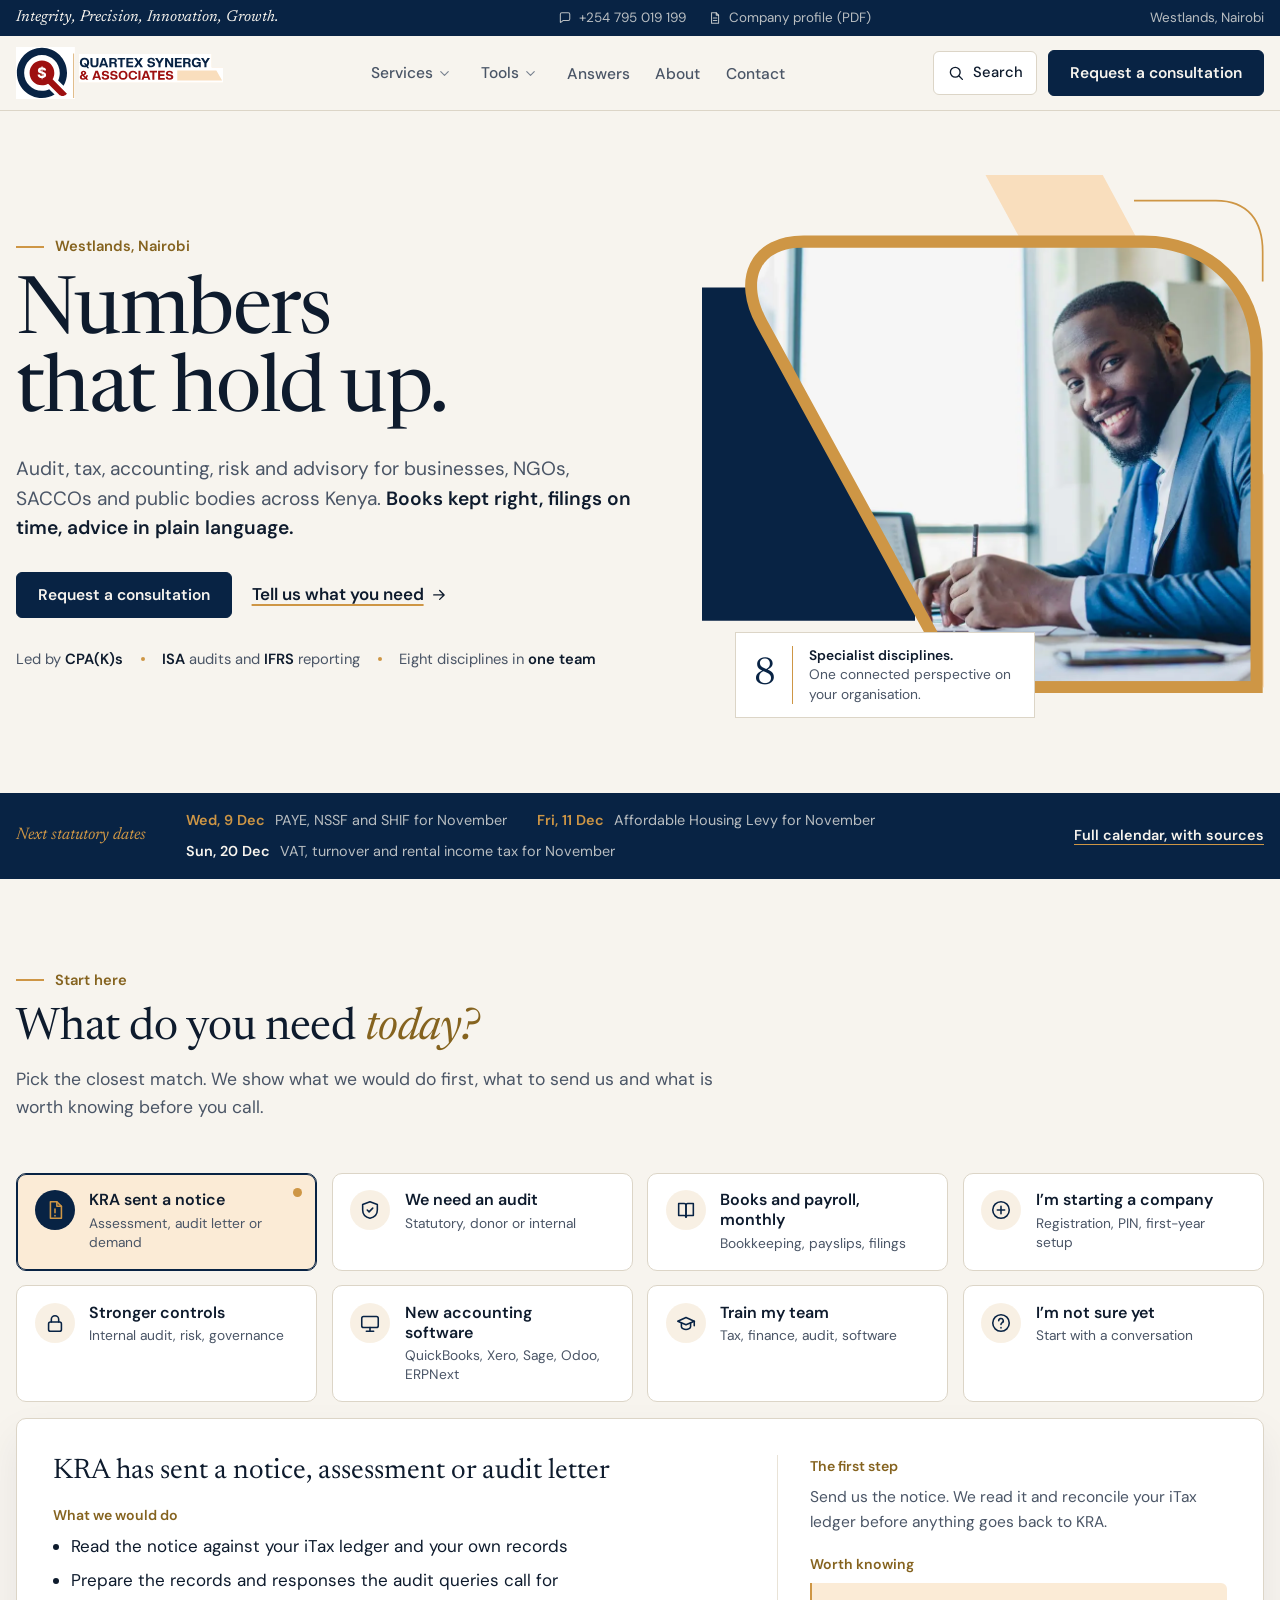
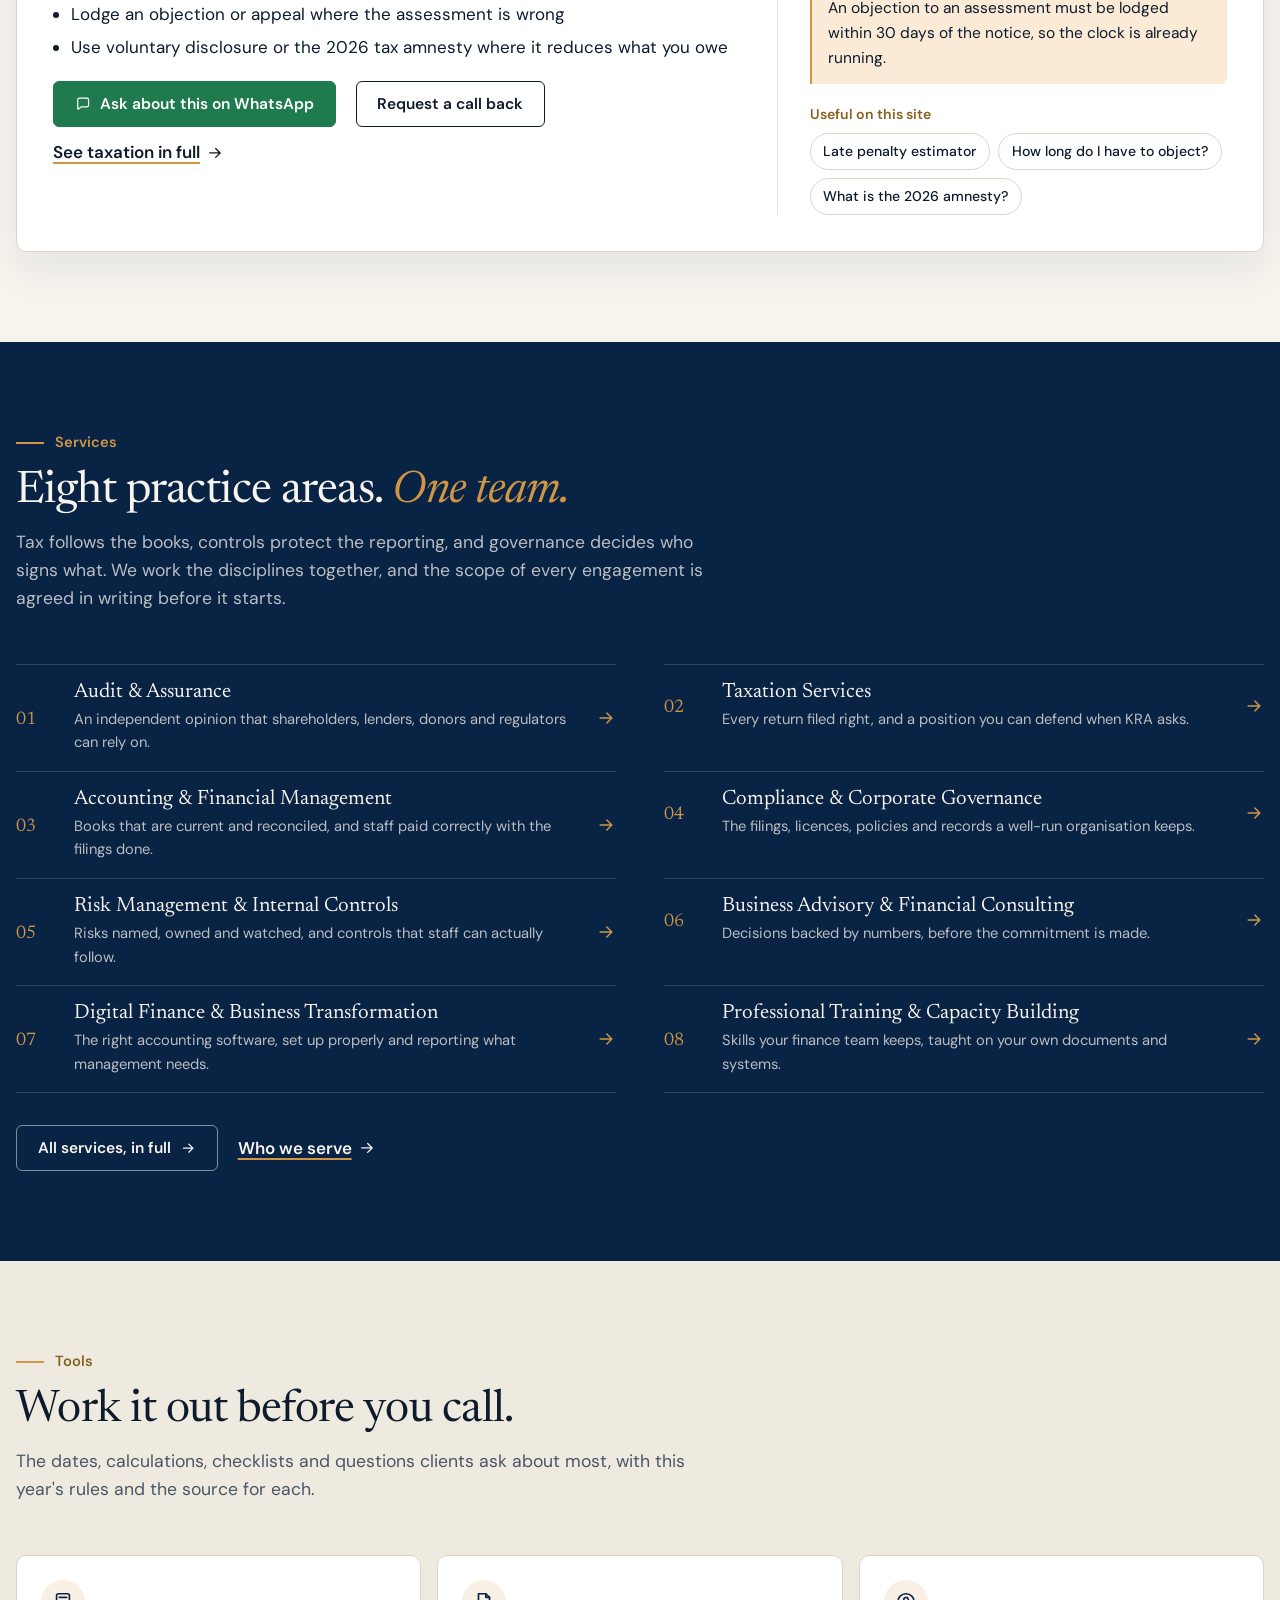
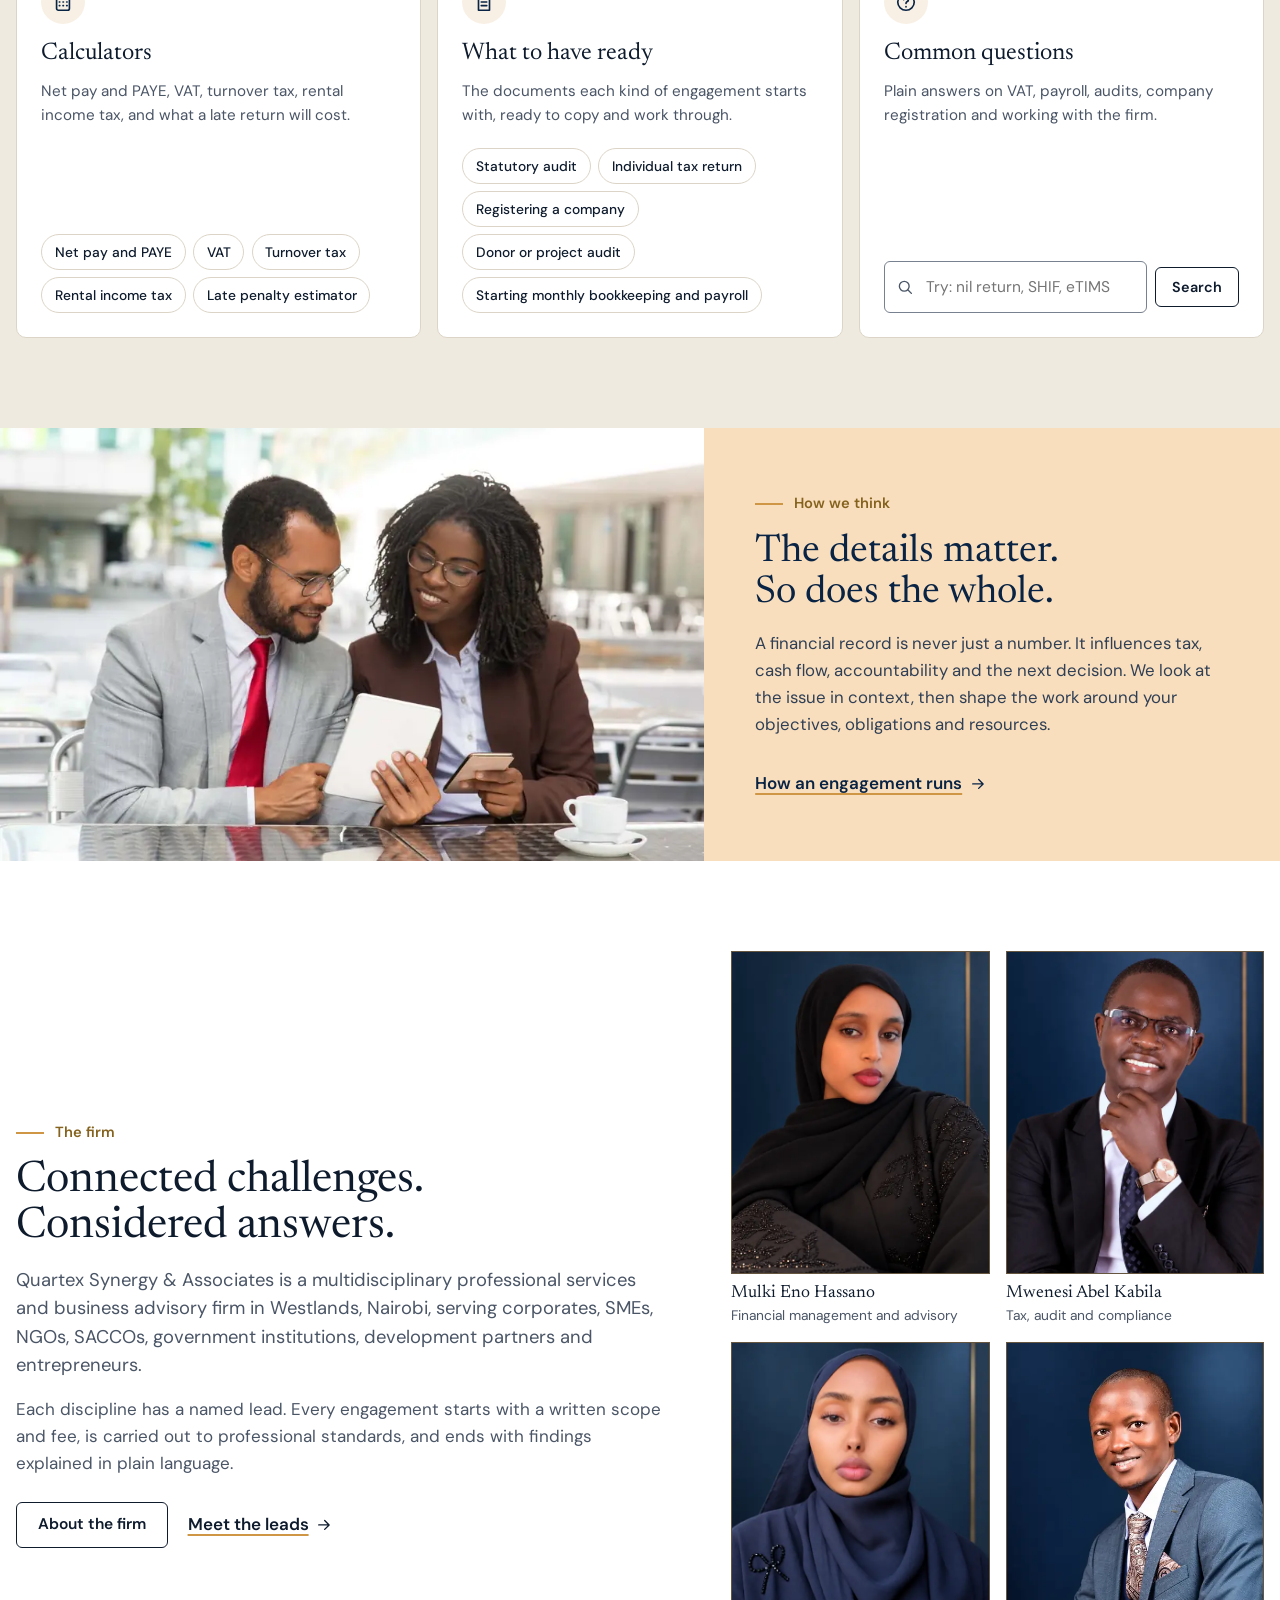
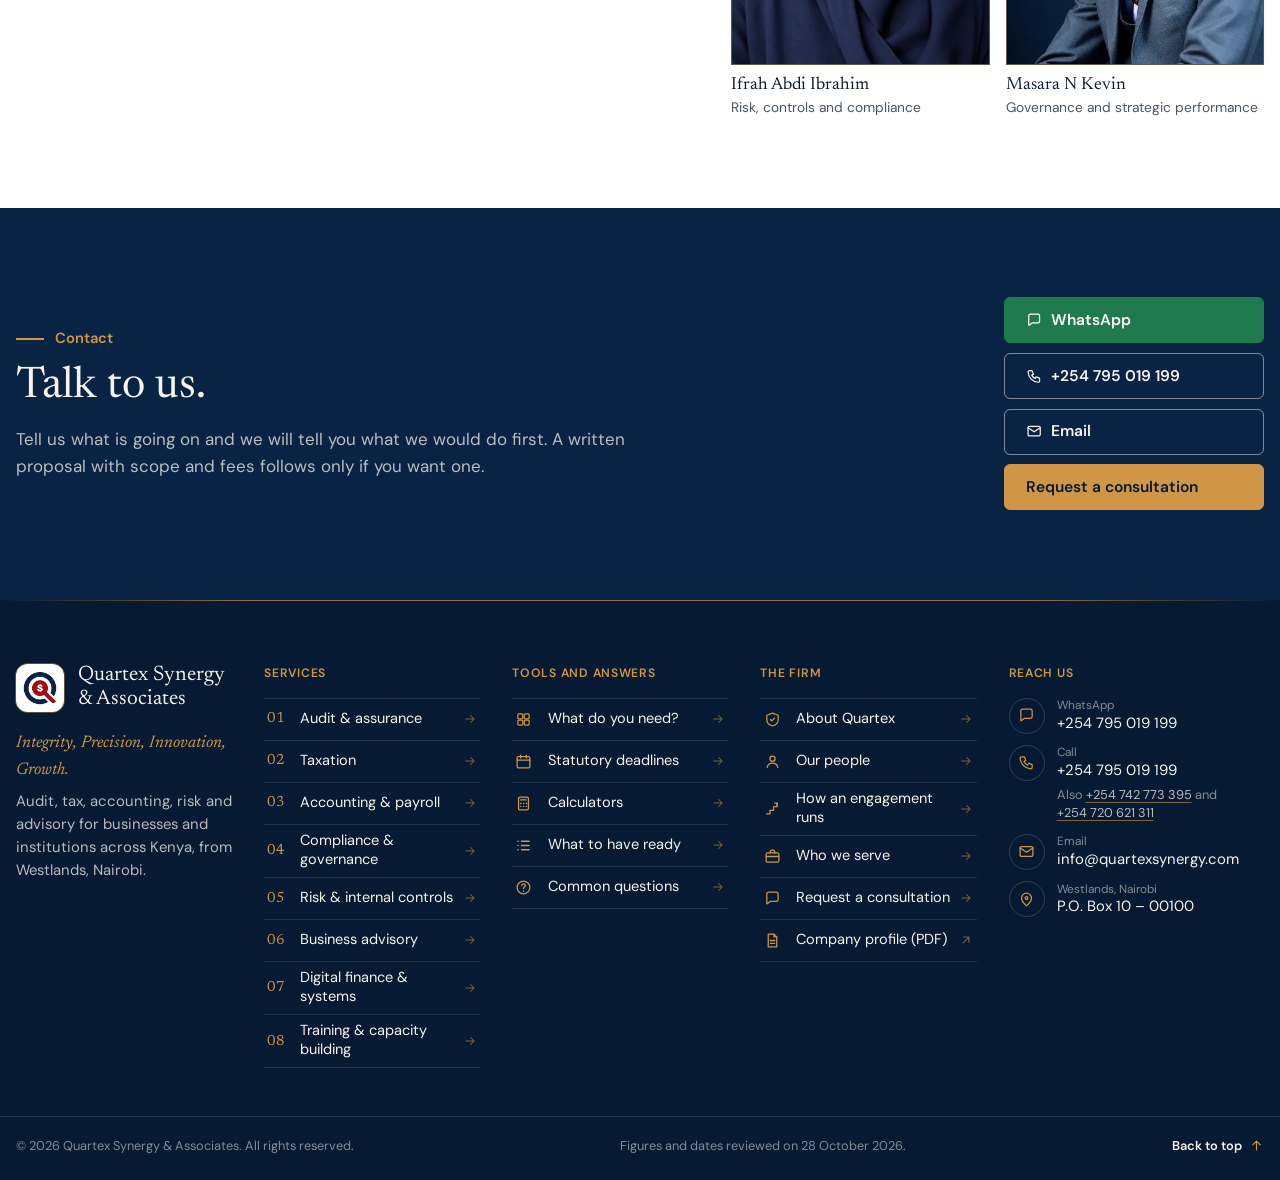
==== commit feac0440: "Official email: info@quartexsynergy.com across the site Contact page, copy button, email buttons, fo" ====
--- a/index.html
+++ b/index.html
@@ -28,11 +28,11 @@
   <link rel="preconnect" href="https://fonts.gstatic.com" crossorigin>
   <link rel="stylesheet" href="https://fonts.googleapis.com/css2?family=Newsreader:ital,opsz,wght@0,6..72,400;0,6..72,500;1,6..72,400&display=swap">
   <link rel="stylesheet" href="assets/fonts/fonts.css">
-  <link rel="stylesheet" href="styles.css?v=60690c9692">
-  <script defer src="content.js?v=60690c9692"></script>
-  <script defer src="app.js?v=60690c9692"></script>
+  <link rel="stylesheet" href="styles.css?v=9b1e788c88">
+  <script defer src="content.js?v=9b1e788c88"></script>
+  <script defer src="app.js?v=9b1e788c88"></script>
   <script type="application/ld+json">
-  {"@context":"https://schema.org","@type":"AccountingService","name":"Quartex Synergy & Associates","alternateName":"Quartex","url":"https://quartexsynergy.com/","logo":"https://quartexsynergy.com/assets/apple-touch-icon.png","image":"https://quartexsynergy.com/assets/og-image.jpg","description":"A multidisciplinary professional services and business advisory firm providing audit, taxation, accounting, risk management, regulatory compliance, corporate advisory and business transformation services in Kenya.","email":"info@quartexsynergy.co.ke","telephone":"+254795019199","address":{"@type":"PostalAddress","addressLocality":"Westlands","addressRegion":"Nairobi","addressCountry":"KE","postOfficeBoxNumber":"10 – 00100"},"areaServed":{"@type":"Country","name":"Kenya"},"slogan":"Integrity, Precision, Innovation, Growth."}
+  {"@context":"https://schema.org","@type":"AccountingService","name":"Quartex Synergy & Associates","alternateName":"Quartex","url":"https://quartexsynergy.com/","logo":"https://quartexsynergy.com/assets/apple-touch-icon.png","image":"https://quartexsynergy.com/assets/og-image.jpg","description":"A multidisciplinary professional services and business advisory firm providing audit, taxation, accounting, risk management, regulatory compliance, corporate advisory and business transformation services in Kenya.","email":"info@quartexsynergy.com","telephone":"+254795019199","address":{"@type":"PostalAddress","addressLocality":"Westlands","addressRegion":"Nairobi","addressCountry":"KE","postOfficeBoxNumber":"10 – 00100"},"areaServed":{"@type":"Country","name":"Kenya"},"slogan":"Integrity, Precision, Innovation, Growth."}
   </script>
 </head>
 <body data-page="index">
@@ -275,7 +275,7 @@
       <div class="actions">
         <a class="btn btn-wa" href="https://wa.me/254795019199?text=Hello%20Quartex%2C%20I%27d%20like%20to%20talk%20about%20my%20accounts." target="_blank" rel="noopener"><svg class="icon"><use href="#i-chat"/></svg>WhatsApp</a>
         <a class="btn btn-light" href="tel:+254795019199"><svg class="icon"><use href="#i-phone"/></svg>+254 795 019 199</a>
-        <a class="btn btn-light" href="mailto:info@quartexsynergy.co.ke?subject=Consultation%20request"><svg class="icon"><use href="#i-mail"/></svg>Email</a>
+        <a class="btn btn-light" href="mailto:info@quartexsynergy.com?subject=Consultation%20request"><svg class="icon"><use href="#i-mail"/></svg>Email</a>
         <a class="btn btn-gold" href="contact.html">Request a consultation</a>
       </div>
     </div>
@@ -296,7 +296,7 @@
       <ul class="reach">
         <li><a href="https://wa.me/254795019199?text=Hello%20Quartex%2C%20I%27d%20like%20to%20talk%20about%20my%20accounts." target="_blank" rel="noopener"><span class="ri"><svg class="icon"><use href="#i-chat"/></svg></span><span class="rt"><small>WhatsApp</small>+254 795 019 199</span></a></li>
         <li><a href="tel:+254795019199"><span class="ri"><svg class="icon"><use href="#i-phone"/></svg></span><span class="rt"><small>Call</small>+254 795 019 199</span></a><p class="also">Also <a href="tel:+254742773395">+254 742 773 395</a> and <a href="tel:+254720621311">+254 720 621 311</a></p></li>
-        <li><a href="mailto:info@quartexsynergy.co.ke"><span class="ri"><svg class="icon"><use href="#i-mail"/></svg></span><span class="rt"><small>Email</small>info@<wbr>quartexsynergy.co.ke</span></a></li>
+        <li><a href="mailto:info@quartexsynergy.com"><span class="ri"><svg class="icon"><use href="#i-mail"/></svg></span><span class="rt"><small>Email</small>info@<wbr>quartexsynergy.com</span></a></li>
         <li><a href="https://www.google.com/maps/search/?api=1&amp;query=Westlands%2C%20Nairobi%2C%20Kenya" target="_blank" rel="noopener"><span class="ri"><svg class="icon"><use href="#i-pin"/></svg></span><span class="rt"><small>Westlands, Nairobi</small>P.O. Box 10 &ndash; 00100</span></a></li>
       </ul>
     </div>
